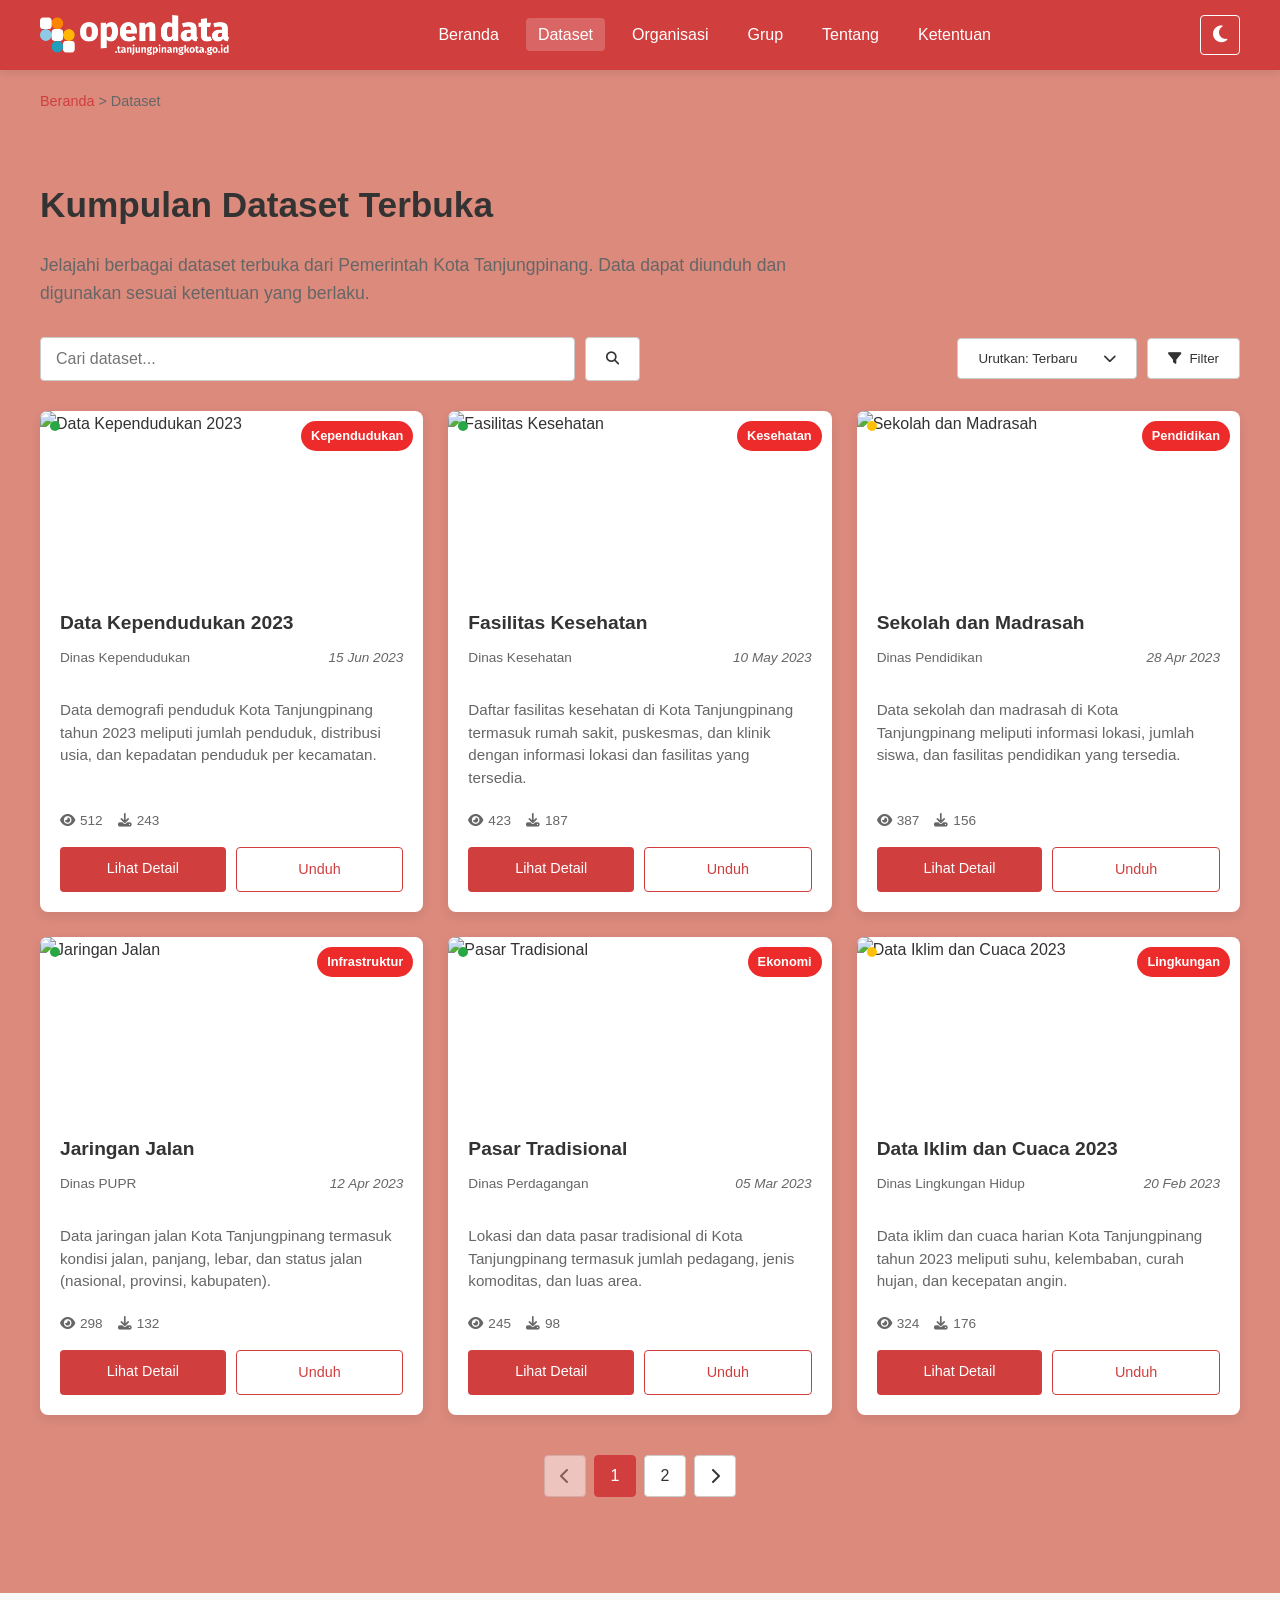
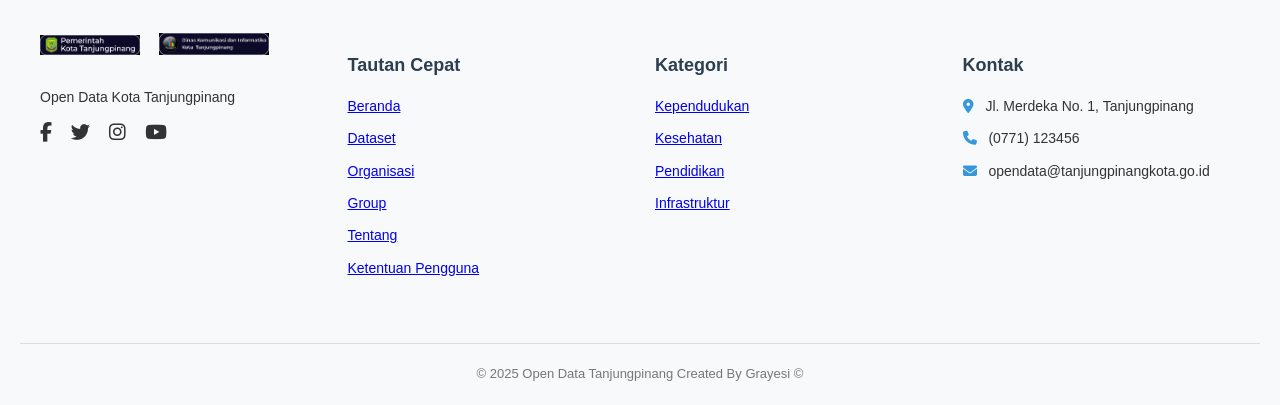
==== b.html @ 472422d4 "Update b.html" ====
<!DOCTYPE html>
<html lang="id">
<head>
    <meta charset="UTF-8">
    <meta name="viewport" content="width=device-width, initial-scale=1.0">
    <title>Dataset - Open Data Tanjungpinang</title>
    <link rel="stylesheet" href="https://cdnjs.cloudflare.com/ajax/libs/font-awesome/6.4.0/css/all.min.css">
    <link rel="stylesheet" href="C:\Front-End-Open-Data\Front-End-Open-Data\Menu Navbar\css\dataset.css">
</head>
<style>
    /* Gaya dasar yang sudah ada */
    :root {
        --primary: #d13e3e;
        --secondary: #CD1818;
        --accent: #ED2B2A;
        --light: #e7776f;
        --dark: #343a30;
        --success: #28a745;
        --bg-body: #db8a7c;
        --bg-card: white;
        --text-color: #333;
        --text-muted: #666;
        --header-bg: var(--primary);
        --header-text: white;
        --input-bg: white;
        --input-border: #ccc;
    }

    body.dark-mode {
        --primary: #e7776f;
        --secondary: #e7776f;
        --accent: #ec6b5a;
        --light: #34495e;
        --dark: #ecf0f1;
        --success: #cc4e2e;
        --bg-body: #1e2a38;
        --bg-card: #2c3e50;
        --text-color: #f8f9fa;
        --text-muted: #b0bec5;
        --header-bg: #1e2a38;
        --header-text: #f8f9fa;
        --input-bg: #34495e;
        --input-border: #4a647a;
    }

    body {
        margin: 0;
        font-family: 'Segoe UI', Arial, sans-serif;
        background-color: var(--bg-body);
        color: var(--text-color);
        line-height: 1.6;
        transition: background-color 0.5s, color 0.5s;
    }

    /* Header dan navigasi (tetap sama) */
    header {
        background-color: var(--header-bg);
        color: var(--header-text);
        padding: 15px 0;
        position: sticky;
        top: 0;
        z-index: 1000;
        box-shadow: 0 2px 10px rgba(0,0,0,0.1);
        transition: background-color 0.5s, color 0.5s;
    }

    nav {
        display: flex;
        justify-content: space-between;
        align-items: center;
        max-width: 1200px;
        margin: 0 auto;
        padding: 0 20px;
    }

    .logo {
        display: flex;
        align-items: center;
        gap: 10px;
    }

    .logo img {
        height: 40px;
        transition: transform 0.3s;
    }

    nav ul {
        list-style: none;
        margin: 0;
        padding: 0;
        display: flex;
        gap: 15px;
    }

    nav ul li a {
        color: var(--header-text);
        text-decoration: none;
        font-weight: 500;
        padding: 8px 12px;
        border-radius: 4px;
        transition: background-color 0.3s;
    }

    nav ul li a:hover, nav ul li a.active {
        background-color: rgba(255,255,255,0.2);
    }

    .mode-toggle {
        display: flex;
        gap: 10px;
        align-items: center;
    }

    .mode-toggle .icon-toggle {
        background: none;
        border: 1px solid var(--header-text);
        color: var(--header-text);
        width: 40px;
        height: 40px;
        border-radius: 4px;
        cursor: pointer;
        transition: background-color 0.3s, color 0.3s, border-color 0.3s;
        font-size: 1.2rem;
        display: flex;
        justify-content: center;
        align-items: center;
        box-sizing: border-box;
    }
    
    body.dark-mode .mode-toggle .icon-toggle {
        color: var(--dark);
        border-color: var(--dark);
    }

    .mobile-menu-btn {
        display: none;
        background: none;
        border: none;
        color: var(--header-text);
        font-size: 1.5rem;
        cursor: pointer;
    }

    /* Breadcrumb */
    .breadcrumb {
        max-width: 1200px;
        margin: 20px auto;
        padding: 0 20px;
        font-size: 0.9rem;
        color: var(--text-muted);
    }

    .breadcrumb a {
        color: var(--primary);
        text-decoration: none;
    }

    .breadcrumb a:hover {
        text-decoration: underline;
    }

    .dataset-page {
        max-width: 1200px;
        margin: 0 auto;
        padding: 20px;
    }

    .page-header {
        margin-bottom: 30px;
    }

    .page-header h1 {
        font-size: 2.2rem;
        color: var(--text-color);
        margin-bottom: 10px;
    }

    .page-description {
        color: var(--text-muted);
        font-size: 1.1rem;
        max-width: 800px;
    }

    /* Filter dan kontrol dataset */
    .dataset-controls {
        display: flex;
        flex-wrap: wrap;
        gap: 15px;
        margin-bottom: 30px;
        align-items: center;
        justify-content: space-between;
    }

    .search-filter {
        display: flex;
        gap: 10px;
        flex: 1;
        max-width: 600px;
    }

    .search-filter input {
        flex: 1;
        padding: 12px 15px;
        border: 1px solid var(--input-border);
        border-radius: 4px;
        background-color: var(--input-bg);
        color: var(--text-color);
        font-size: 1rem;
    }

    .filter-buttons {
        display: flex;
        gap: 10px;
    }

    .filter-btn {
        padding: 12px 20px;
        background-color: var(--bg-card);
        border: 1px solid var(--input-border);
        border-radius: 4px;
        color: var(--text-color);
        cursor: pointer;
        display: flex;
        align-items: center;
        gap: 8px;
        transition: all 0.3s;
    }

    .filter-btn:hover {
        background-color: var(--light);
        color: white;
    }

    .filter-btn.active {
        background-color: var(--primary);
        color: white;
        border-color: var(--primary);
    }

    .sort-dropdown {
        position: relative;
    }

    .sort-btn {
        padding: 12px 20px;
        background-color: var(--bg-card);
        border: 1px solid var(--input-border);
        border-radius: 4px;
        color: var(--text-color);
        cursor: pointer;
        display: flex;
        align-items: center;
        gap: 8px;
        min-width: 180px;
        justify-content: space-between;
    }

    .sort-options {
        position: absolute;
        top: 100%;
        left: 0;
        width: 100%;
        background-color: var(--bg-card);
        border: 1px solid var(--input-border);
        border-radius: 4px;
        margin-top: 5px;
        box-shadow: 0 4px 12px rgba(0,0,0,0.1);
        z-index: 100;
        display: none;
        overflow: hidden;
    }

    .sort-options.show {
        display: block;
    }

    .sort-option {
        padding: 12px 15px;
        cursor: pointer;
        transition: background-color 0.3s;
    }

    .sort-option:hover {
        background-color: var(--light);
        color: white;
    }

    /* Grid dataset */
    .dataset-grid {
        display: grid;
        grid-template-columns: repeat(auto-fill, minmax(300px, 1fr));
        gap: 25px;
        margin-bottom: 40px;
    }

    .dataset-card {
        background-color: var(--bg-card);
        border-radius: 8px;
        overflow: hidden;
        box-shadow: 0 4px 12px rgba(0,0,0,0.08);
        transition: transform 0.3s, box-shadow 0.3s;
        display: flex;
        flex-direction: column;
        height: 100%;
    }

    .dataset-card:hover {
        transform: translateY(-5px);
        box-shadow: 0 8px 24px rgba(0,0,0,0.12);
    }

    .card-header {
        position: relative;
    }

    .card-image {
        height: 160px;
        overflow: hidden;
    }

    .card-image img {
        width: 100%;
        height: 100%;
        object-fit: cover;
        transition: transform 0.5s;
    }

    .dataset-card:hover .card-image img {
        transform: scale(1.05);
    }

    .card-badge {
        position: absolute;
        top: 10px;
        right: 10px;
        background-color: var(--accent);
        color: white;
        padding: 5px 10px;
        border-radius: 20px;
        font-size: 0.8rem;
        font-weight: bold;
    }

    .status-indicator {
        position: absolute;
        top: 10px;
        left: 10px;
        width: 10px;
        height: 10px;
        border-radius: 50%;
    }

    .status-updated {
        background-color: var(--success);
    }

    .status-outdated {
        background-color: #ffc107;
    }

    .card-content {
        padding: 20px;
        flex-grow: 1;
        display: flex;
        flex-direction: column;
    }

    .card-title {
        font-size: 1.2rem;
        margin-bottom: 10px;
        color: var(--text-color);
        line-height: 1.4;
    }

    .card-meta {
        display: flex;
        justify-content: space-between;
        font-size: 0.85rem;
        color: var(--text-muted);
        margin-bottom: 15px;
    }

    .card-org {
        font-weight: 500;
    }

    .card-date {
        font-style: italic;
    }

    .card-desc {
        color: var(--text-muted);
        margin-bottom: 20px;
        font-size: 0.95rem;
        line-height: 1.5;
        flex-grow: 1;
    }

    .card-stats {
        display: flex;
        gap: 15px;
        margin-bottom: 15px;
        font-size: 0.85rem;
    }

    .stat {
        display: flex;
        align-items: center;
        gap: 5px;
        color: var(--text-muted);
    }

    .card-actions {
        display: flex;
        gap: 10px;
    }

    .card-btn {
        flex: 1;
        text-align: center;
        padding: 10px;
        border-radius: 4px;
        text-decoration: none;
        font-weight: 500;
        transition: all 0.3s;
        font-size: 0.9rem;
    }

    .btn-primary {
        background-color: var(--primary);
        color: white;
    }

    .btn-primary:hover {
        background-color: var(--secondary);
    }

    .btn-secondary {
        background-color: transparent;
        border: 1px solid var(--primary);
        color: var(--primary);
    }

    .btn-secondary:hover {
        background-color: var(--primary);
        color: white;
    }
    
    /* Gaya untuk pesan 'tidak ada hasil' */
    .no-results {
        text-align: center;
        margin-top: 50px;
        grid-column: 1 / -1; /* Mengambil seluruh lebar grid */
        color: var(--text-muted);
    }
    
    .no-results h3 {
        color: var(--text-color);
    }

    /* Pagination */
    .pagination {
        display: flex;
        justify-content: center;
        gap: 8px;
        margin-top: 40px;
        list-style: none;
        padding: 0;
    }

    .page-item {
        display: flex;
        align-items: center;
        justify-content: center;
    }

    .page-link {
        width: 40px;
        height: 40px;
        display: flex;
        align-items: center;
        justify-content: center;
        border-radius: 4px;
        background-color: var(--bg-card);
        color: var(--text-color);
        text-decoration: none;
        border: 1px solid var(--input-border);
        transition: all 0.3s;
    }

    .page-link:hover {
        background-color: var(--primary);
        color: white;
        border-color: var(--primary);
    }

    .page-link.active {
        background-color: var(--primary);
        color: white;
        border-color: var(--primary);
    }

    .page-link.disabled {
        opacity: 0.5;
        cursor: not-allowed;
    }

    /* Footer - Diperbaiki */
    footer {
        background-color: #f8f9fa;
        padding: 40px 0 20px;
        color: #333;
        font-size: 14px;
        transition: background-color 0.5s, color 0.5s;
        margin-top: 60px;
    }

    body.dark-mode footer {
        background-color: var(--header-bg);
        color: var(--dark);
    }

    .footer-content {
        display: flex;
        flex-wrap: wrap;
        justify-content: space-between;
        gap: 30px;
        max-width: 1200px;
        margin: 0 auto;
        padding: 0 20px;
    }

    .footer-col {
        flex: 1;
        min-width: 200px;
        margin-bottom: 20px;
    }

    /* PERUBAHAN PENTING: Gaya gambar di footer */
    .footer-col img {
        max-width: 120px;
        height: auto;
        margin-right: 15px;
        margin-bottom: 15px;
        object-fit: contain;
    }

    .footer-col img[src*="logo pemkot"] {
        max-width: 100px;
    }

    .footer-col img[src*="logo diskominfo"] {
        max-width: 110px;
    }

    .footer-col p {
        margin: 10px 0;
        line-height: 1.6;
        color: inherit;
    }

    body.dark-mode .footer-col p {
        color: var(--dark);
    }

    .footer-col .social-links a {
        color: inherit;
        margin-right: 15px;
        font-size: 1.2rem;
        transition: color 0.3s;
    }

    .footer-col .social-links a:hover {
        color: var(--primary);
    }

    .footer-col h3 {
        font-size: 18px;
        margin-bottom: 15px;
        color: #2c3e50;
    }

    body.dark-mode .footer-col h3 {
        color: var(--dark);
    }

    .footer-col ul {
        list-style: none;
        padding: 0;
    }

    .footer-col ul li {
        margin-bottom: 10px;
        color: inherit;
    }

    body.dark-mode .footer-col ul li {
        color: var(--dark);
    }

    .footer-col ul li i {
        margin-right: 8px;
        color: #3498db;
    }

    body.dark-mode .footer-col ul li i {
        color: var(--accent);
    }

    .copyright {
        text-align: center;
        margin-top: 30px;
        padding-top: 20px;
        border-top: 1px solid #ddd;
        font-size: 13px;
        color: #777;
        max-width: 1200px;
        margin: 30px auto 0;
        padding: 20px 20px 0;
    }

    body.dark-mode .copyright {
        color: var(--dark);
        border-top-color: rgba(255,255,255,0.1);
    }

    /* Responsive design */
    @media (max-width: 992px) {
        .dataset-controls {
            flex-direction: column;
            align-items: stretch;
        }
        
        .search-filter {
            max-width: 100%;
        }
    }

    @media (max-width: 768px) {
        nav ul {
            position: fixed;
            top: 70px;
            left: 0;
            width: 100%;
            background-color: var(--header-bg);
            flex-direction: column;
            align-items: center;
            padding: 20px 0;
            gap: 15px;
            transform: translateY(-150%);
            transition: transform 0.3s ease;
            z-index: 999;
        }

        nav ul.active {
            transform: translateY(0);
        }

        .mobile-menu-btn {
            display: block;
        }
        
        .dataset-grid {
            grid-template-columns: 1fr;
        }
        
        .filter-buttons {
            flex-wrap: wrap;
        }
        
        /* Responsive untuk footer */
        .footer-col {
            flex: 100%;
        }
        
        .footer-col img {
            max-width: 90px;
        }
    }

    /* Animasi */
    @keyframes fadeIn {
        from { opacity: 0; }
        to { opacity: 1; }
    }

    .fade-in {
        animation: fadeIn 0.5s ease;
    }
</style>
<body>
    <header>
        <nav>
            <div class="logo">
                <img src="../images/opendata tg.png" alt="Open Data Logo">
            </div>
            <button class="mobile-menu-btn" id="mobileMenuBtn">
                <i class="fas fa-bars"></i>
            </button>
            <ul id="mainMenu">
                <li><a href="../index.html">Beranda</a></li>
                <li><a href="dataset.html"class="active">Dataset</a></li>
                <li><a href="organisasi.html">Organisasi</a></li>
                <li><a href="grup.html">Grup</a></li>
                <li><a href="tentang.html">Tentang</a></li>
                <li><a href="ketentuan pengguna.html">Ketentuan</a></li>
            </ul>
            <div class="mode-toggle">
                <button id="darkModeBtn" class="icon-toggle" aria-label="Toggle Dark Mode">
                    <i class="fas fa-moon"></i>
                </button>
            </div>
        </nav>
    </header>

    <div class="breadcrumb">
        <a href="index.html">Beranda</a> > <span>Dataset</span>
    </div>

    <main class="dataset-page">
        <div class="page-header">
            <h1>Kumpulan Dataset Terbuka</h1>
            <p class="page-description">
                Jelajahi berbagai dataset terbuka dari Pemerintah Kota Tanjungpinang. 
                Data dapat diunduh dan digunakan sesuai ketentuan yang berlaku.
            </p>
        </div>

        <div class="dataset-controls">
            <div class="search-filter">
                <input type="text" id="datasetSearch" placeholder="Cari dataset...">
                <button class="filter-btn" id="searchBtn">
                    <i class="fas fa-search"></i>
                </button>
            </div>
            
            <div class="filter-buttons">
                <div class="sort-dropdown">
                    <button class="sort-btn" id="sortBtn">
                        <span>Urutkan: Terbaru</span>
                        <i class="fas fa-chevron-down"></i>
                    </button>
                    <div class="sort-options" id="sortOptions">
                        <div class="sort-option" data-sort="newest">Terbaru</div>
                        <div class="sort-option" data-sort="oldest">Terlama</div>
                        <div class="sort-option" data-sort="popular">Populer</div>
                        <div class="sort-option" data-sort="az">A-Z</div>
                        <div class="sort-option" data-sort="za">Z-A</div>
                    </div>
                </div>
                
                <button class="filter-btn" id="filterBtn">
                    <i class="fas fa-filter"></i>
                    Filter
                </button>
            </div>
        </div>

        <div class="dataset-grid" id="datasetGrid">
            </div>

        <ul class="pagination" id="pagination">
            </ul>
    </main>

    <footer>
        <div class="footer-content">
            <div class="footer-col">
                <img src="../images/logo pemkot.jpg" alt="Logo Pemkot">
                <img src="../images/logo diskominfo.jpg" alt="Logo Diskominfo">
                <p>Open Data Kota Tanjungpinang</p>
                <div class="social-links">
                    <a href="#"><i class="fab fa-facebook-f"></i></a>
                    <a href="#"><i class="fab fa-twitter"></i></a>
                    <a href="#"><i class="fab fa-instagram"></i></a>
                    <a href="#"><i class="fab fa-youtube"></i></a>
                </div>
            </div>
            <div class="footer-col">
                <h3>Tautan Cepat</h3>
                <ul>
                    <li><a href="index.html">Beranda</a></li>
                    <li><a href="dataset.html">Dataset</a></li>
                    <li><a href="organisasi.html">Organisasi</a></li>
                    <li><a href="grup.html">Group</a></li>
                    <li><a href="tentang.html">Tentang</a></li>
                    <li><a href="ketentuan pengguna.html">Ketentuan Pengguna</a></li>
                </ul>
            </div>
            <div class="footer-col">
                <h3>Kategori</h3>
                <ul>
                    <li><a href="#">Kependudukan</a></li>
                    <li><a href="#">Kesehatan</a></li>
                    <li><a href="#">Pendidikan</a></li>
                    <li><a href="#">Infrastruktur</a></li>
                </ul>
            </div>
            <div class="footer-col">
                <h3>Kontak</h3>
                <ul>
                    <li><i class="fas fa-map-marker-alt"></i> Jl. Merdeka No. 1, Tanjungpinang</li>
                    <li><i class="fas fa-phone"></i> (0771) 123456</li>
                    <li><i class="fas fa-envelope"></i> opendata@tanjungpinangkota.go.id</li>
                </ul>
            </div>
        </div>
        <div class="copyright">
            &copy; 2025 Open Data Tanjungpinang Created By Grayesi &copy;
        </div>
    </footer>

    <script>
        document.addEventListener('DOMContentLoaded', function() {
            // Data contoh dataset
            const datasets = [
                {
                    id: 1,
                    title: "Data Kependudukan 2023",
                    category: "Kependudukan",
                    org: "Dinas Kependudukan",
                    date: "15 Jun 2023",
                    desc: "Data demografi penduduk Kota Tanjungpinang tahun 2023 meliputi jumlah penduduk, distribusi usia, dan kepadatan penduduk per kecamatan.",
                    image: "https://images.unsplash.com/photo-1450101499163-c8848c66ca85?ixlib=rb-4.0.3&ixid=M3wxMjA3fDB8MHxwaG90by1wYWdlfHx8fGVufDB8fHx8fA%3D%3D&auto=format&fit=crop&w=1470&q=80",
                    downloads: 243,
                    views: 512,
                    format: "CSV",
                    size: "2.4 MB",
                    updated: true
                },
                {
                    id: 2,
                    title: "Fasilitas Kesehatan",
                    category: "Kesehatan",
                    org: "Dinas Kesehatan",
                    date: "10 May 2023",
                    desc: "Daftar fasilitas kesehatan di Kota Tanjungpinang termasuk rumah sakit, puskesmas, dan klinik dengan informasi lokasi dan fasilitas yang tersedia.",
                    image: "https://images.unsplash.com/photo-1576091160550-2173dba999ef?ixlib=rb-4.0.3&ixid=M3wxMjA3fDB8MHxwaG90by1wYWdlfHx8fGVufDB8fHx8fA%3D%3D&auto=format&fit=crop&w=1470&q=80",
                    downloads: 187,
                    views: 423,
                    format: "XLSX",
                    size: "1.2 MB",
                    updated: true
                },
                {
                    id: 3,
                    title: "Sekolah dan Madrasah",
                    category: "Pendidikan",
                    org: "Dinas Pendidikan",
                    date: "28 Apr 2023",
                    desc: "Data sekolah dan madrasah di Kota Tanjungpinang meliputi informasi lokasi, jumlah siswa, dan fasilitas pendidikan yang tersedia.",
                    image: "https://images.unsplash.com/photo-1523050854058-8df90110c9f1?ixlib=rb-4.0.3&ixid=M3wxMjA3fDB8MHxwaG90by1wYWdlfHx8fGVufDB8fHx8fA%3D%3D&auto=format&fit=crop&w=1470&q=80",
                    downloads: 156,
                    views: 387,
                    format: "CSV",
                    size: "1.8 MB",
                    updated: false
                },
                {
                    id: 4,
                    title: "Jaringan Jalan",
                    category: "Infrastruktur",
                    org: "Dinas PUPR",
                    date: "12 Apr 2023",
                    desc: "Data jaringan jalan Kota Tanjungpinang termasuk kondisi jalan, panjang, lebar, dan status jalan (nasional, provinsi, kabupaten).",
                    image: "https://images.unsplash.com/photo-1477959858617-67f85cf4f1df?ixlib=rb-4.0.3&ixid=M3wxMjA3fDB8MHxwaG90by1wYWdlfHx8fGVufDB8fHx8fA%3D%3D&auto=format&fit=crop&w=1413&q=80",
                    downloads: 132,
                    views: 298,
                    format: "SHP",
                    size: "4.5 MB",
                    updated: true
                },
                {
                    id: 5,
                    title: "Pasar Tradisional",
                    category: "Ekonomi",
                    org: "Dinas Perdagangan",
                    date: "05 Mar 2023",
                    desc: "Lokasi dan data pasar tradisional di Kota Tanjungpinang termasuk jumlah pedagang, jenis komoditas, dan luas area.",
                    image: "https://images.unsplash.com/photo-1580828343064-fde4fc206bc6?ixlib=rb-4.0.3&ixid=M3wxMjA3fDB8MHxwaG90by1wYWdlfHx8fGVufDB8fHx8fA%3D%3D&auto=format&fit=crop&w=1471&q=80",
                    downloads: 98,
                    views: 245,
                    format: "CSV",
                    size: "0.9 MB",
                    updated: true
                },
                {
                    id: 6,
                    title: "Data Iklim dan Cuaca 2023",
                    category: "Lingkungan",
                    org: "Dinas Lingkungan Hidup",
                    date: "20 Feb 2023",
                    desc: "Data iklim dan cuaca harian Kota Tanjungpinang tahun 2023 meliputi suhu, kelembaban, curah hujan, dan kecepatan angin.",
                    image: "https://images.unsplash.com/photo-1504608524841-42fe6f032b4b?ixlib=rb-4.0.3&ixid=M3wxMjA3fDB8MHxwaG90by1wYWdlfHx8fGVufDB8fHx8fA%3D%3D&auto=format&fit=crop&w=1465&q=80",
                    downloads: 176,
                    views: 324,
                    format: "CSV",
                    size: "3.2 MB",
                    updated: false
                },
                {
                    id: 7,
                    title: "Potensi Pariwisata",
                    category: "Pariwisata",
                    org: "Dinas Pariwisata",
                    date: "08 Feb 2023",
                    desc: "Data potensi pariwisata Kota Tanjungpinang termasuk objek wisata, jumlah pengunjung, dan fasilitas pendukung pariwisata.",
                    image: "https://images.unsplash.com/photo-1467269204594-9661b134dd2b?ixlib=rb-4.0.3&ixid=M3wxMjA3fDB8MHxwaG90by1wYWdlfHx8fGVufDB8fHx8fA%3D%3D&auto=format&fit=crop&w=1470&q=80",
                    downloads: 214,
                    views: 467,
                    format: "PDF",
                    size: "5.1 MB",
                    updated: true
                },
                {
                    id: 8,
                    title: "Data UMKM Terdaftar",
                    category: "Ekonomi",
                    org: "Dinas Koperasi dan UKM",
                    date: "25 Jan 2023",
                    desc: "Data Usaha Mikro, Kecil dan Menengah (UMKM) terdaftar di Kota Tanjungpinang meliputi jenis usaha, omzet, dan jumlah tenaga kerja.",
                    image: "https://images.unsplash.com/photo-1556742049-0cfed4f6a45d?ixlib=rb-4.0.3&ixid=M3wxMjA3fDB8MHxwaG90by1wYWdlfHx8fGVufDB8fHx8fA%3D%3D&auto=format&fit=crop&w=1470&q=80",
                    downloads: 198,
                    views: 412,
                    format: "XLSX",
                    size: "2.7 MB",
                    updated: true
                },
                {
                    id: 9,
                    title: "Peta Batas Administrasi",
                    category: "Infrastruktur",
                    org: "Dinas Komunikasi dan Informatika",
                    date: "17 Jan 2023",
                    desc: "Data geospasial batas wilayah administrasi kecamatan dan kelurahan di Kota Tanjungpinang.",
                    image: "https://images.unsplash.com/photo-1533720743609-b6846938a163?ixlib=rb-4.0.3&ixid=M3wxMjA3fDB8MHxwaG90by1wYWdlfHx8fGVufDB8fHx8fA%3D%3D&auto=format&fit=crop&w=1470&q=80",
                    downloads: 310,
                    views: 654,
                    format: "KML",
                    size: "3.5 MB",
                    updated: true
                },
                {
                    id: 10,
                    title: "Laporan Angka Kelahiran",
                    category: "Kependudukan",
                    org: "Dinas Kependudukan",
                    date: "10 Jan 2023",
                    desc: "Laporan tahunan angka kelahiran di Kota Tanjungpinang, dikelompokkan berdasarkan jenis kelamin dan kecamatan.",
                    image: "https://images.unsplash.com/photo-1517404215738-15263e9f9178?ixlib=rb-4.0.3&ixid=M3wxMjA3fDB8MHxwaG90by1wYWdlfHx8fGVufDB8fHx8fA%3D%3D&auto=format&fit=crop&w=1470&q=80",
                    downloads: 85,
                    views: 199,
                    format: "PDF",
                    size: "1.1 MB",
                    updated: false
                }
            ];

            // Variabel global
            let currentPage = 1;
            const itemsPerPage = 6;
            let filteredDatasets = [];
            let currentSort = 'newest';
            
            // Elemen DOM
            const datasetGrid = document.getElementById('datasetGrid');
            const pagination = document.getElementById('pagination');
            const searchInput = document.getElementById('datasetSearch');
            const searchBtn = document.getElementById('searchBtn');
            const sortBtn = document.getElementById('sortBtn');
            const sortBtnText = sortBtn.querySelector('span');
            const sortOptions = document.getElementById('sortOptions');
            const darkModeBtn = document.getElementById('darkModeBtn');
            const mobileMenuBtn = document.getElementById('mobileMenuBtn');
            const mainMenu = document.getElementById('mainMenu');

            // --- Fungsionalitas Utama ---

            /**
             * Merender kartu dataset ke dalam grid.
             */
            function renderDatasets() {
                datasetGrid.innerHTML = '';
                
                const startIndex = (currentPage - 1) * itemsPerPage;
                const endIndex = startIndex + itemsPerPage;
                const datasetsToRender = filteredDatasets.slice(startIndex, endIndex);
                
                if (datasetsToRender.length === 0) {
                    datasetGrid.innerHTML = `
                        <div class="no-results">
                            <i class="fas fa-box-open" style="font-size: 3rem; margin-bottom: 1rem;"></i>
                            <h3>Tidak ada dataset yang ditemukan</h3>
                            <p>Coba gunakan kata kunci lain atau ubah filter Anda.</p>
                        </div>
                    `;
                    return;
                }
                
                datasetsToRender.forEach(dataset => {
                    const card = document.createElement('div');
                    card.className = 'dataset-card fade-in';
                    card.innerHTML = `
                        <div class="card-header">
                            <div class="card-image">
                                <img src="${dataset.image}" alt="${dataset.title}" loading="lazy">
                            </div>
                            <span class="card-badge">${dataset.category}</span>
                            <span class="status-indicator ${dataset.updated ? 'status-updated' : 'status-outdated'}" title="${dataset.updated ? 'Telah Diperbarui' : 'Data Lama'}"></span>
                        </div>
                        <div class="card-content">
                            <h3 class="card-title">${dataset.title}</h3>
                            <div class="card-meta">
                                <span class="card-org">${dataset.org}</span>
                                <span class="card-date">${dataset.date}</span>
                            </div>
                            <p class="card-desc">${dataset.desc}</p>
                            <div class="card-stats">
                                <span class="stat"><i class="fas fa-eye"></i> ${dataset.views.toLocaleString('id-ID')}</span>
                                <span class="stat"><i class="fas fa-download"></i> ${dataset.downloads.toLocaleString('id-ID')}</span>
                            </div>
                            <div class="card-actions">
                                <a href="#" class="card-btn btn-primary">Lihat Detail</a>
                                <a href="#" class="card-btn btn-secondary">Unduh</a>
                            </div>
                        </div>
                    `;
                    datasetGrid.appendChild(card);
                });
            }

            /**
             * Merender kontrol paginasi.
             */
            function renderPagination() {
                pagination.innerHTML = '';
                const totalPages = Math.ceil(filteredDatasets.length / itemsPerPage);

                if (totalPages <= 1) return;

                const createPageLink = (page, content, isDisabled = false, isActive = false) => {
                    const li = document.createElement('li');
                    li.className = 'page-item';
                    const a = document.createElement('a');
                    a.href = '#';
                    a.className = 'page-link';
                    a.innerHTML = content;
                    if (isDisabled) a.classList.add('disabled');
                    if (isActive) a.classList.add('active');
                    if (!isDisabled) {
                        a.addEventListener('click', (e) => {
                            e.preventDefault();
                            currentPage = page;
                            renderDatasets();
                            renderPagination();
                            // Scroll to top for better UX on page change
                            window.scrollTo({ top: 0, behavior: 'smooth' });
                        });
                    }
                    li.appendChild(a);
                    return li;
                };
                
                // Tombol "Sebelumnya"
                pagination.appendChild(createPageLink(currentPage - 1, '<i class="fas fa-chevron-left"></i>', currentPage === 1));

                // Nomor halaman
                for (let i = 1; i <= totalPages; i++) {
                    pagination.appendChild(createPageLink(i, i, false, i === currentPage));
                }

                // Tombol "Berikutnya"
                pagination.appendChild(createPageLink(currentPage + 1, '<i class="fas fa-chevron-right"></i>', currentPage === totalPages));
            }

            /**
             * Mengaplikasikan pengurutan pada array dataset.
             * @param {Array} data - Array dataset yang akan diurutkan.
             * @returns {Array} Array yang sudah diurutkan.
             */
            function applySort(data) {
                 const sortedData = [...data];
                 switch(currentSort) {
                    case 'oldest':
                        sortedData.sort((a, b) => new Date(a.date) - new Date(b.date));
                        break;
                    case 'popular':
                        sortedData.sort((a, b) => b.views - a.views);
                        break;
                    case 'az':
                        sortedData.sort((a, b) => a.title.localeCompare(b.title));
                        break;
                    case 'za':
                        sortedData.sort((a, b) => b.title.localeCompare(a.title));
                        break;
                    case 'newest':
                    default:
                        sortedData.sort((a, b) => new Date(b.date) - new Date(a.date));
                        break;
                }
                return sortedData;
            }

            /**
             * Melakukan filter pencarian dan pengurutan, lalu merender ulang tampilan.
             */
            function performSearchAndFilter() {
                const searchTerm = searchInput.value.toLowerCase();
                
                let results = datasets.filter(d => 
                    d.title.toLowerCase().includes(searchTerm) ||
                    d.desc.toLowerCase().includes(searchTerm) ||
                    d.org.toLowerCase().includes(searchTerm) ||
                    d.category.toLowerCase().includes(searchTerm)
                );

                filteredDatasets = applySort(results);
                
                currentPage = 1;
                renderDatasets();
                renderPagination();
            }

            // --- Event Listeners ---

            // Pencarian
            searchBtn.addEventListener('click', performSearchAndFilter);
            searchInput.addEventListener('input', performSearchAndFilter); // Pencarian live

            // Dropdown Pengurutan
            sortBtn.addEventListener('click', (e) => {
                e.stopPropagation(); // Mencegah window click event
                sortOptions.classList.toggle('show');
            });

            sortOptions.addEventListener('click', (e) => {
                if (e.target.classList.contains('sort-option')) {
                    currentSort = e.target.dataset.sort;
                    sortBtnText.textContent = `Urutkan: ${e.target.textContent}`;
                    sortOptions.classList.remove('show');
                    performSearchAndFilter();
                }
            });

            // Menutup dropdown jika klik di luar area
            window.addEventListener('click', () => {
                if (sortOptions.classList.contains('show')) {
                    sortOptions.classList.remove('show');
                }
            });

            // Dark Mode
            const darkModeIcon = darkModeBtn.querySelector('i');
            function setDarkMode(isDark) {
                if (isDark) {
                    document.body.classList.add('dark-mode');
                    darkModeIcon.classList.replace('fa-moon', 'fa-sun');
                    localStorage.setItem('darkMode', 'enabled');
                } else {
                    document.body.classList.remove('dark-mode');
                    darkModeIcon.classList.replace('fa-sun', 'fa-moon');
                    localStorage.setItem('darkMode', 'disabled');
                }
            }
            darkModeBtn.addEventListener('click', () => setDarkMode(!document.body.classList.contains('dark-mode')));
            
            // Mobile Menu
            mobileMenuBtn.addEventListener('click', () => {
                mainMenu.classList.toggle('active');
                const icon = mobileMenuBtn.querySelector('i');
                icon.classList.toggle('fa-bars');
                icon.classList.toggle('fa-times');
            });

            // --- Inisialisasi ---
            function init() {
                // Mengecek preferensi dark mode yang tersimpan
                if (localStorage.getItem('darkMode') === 'enabled') {
                    setDarkMode(true);
                }
                // Memuat dan merender data awal
                performSearchAndFilter();
            }
            
            init();
        });
    </script>
</body>
</html>
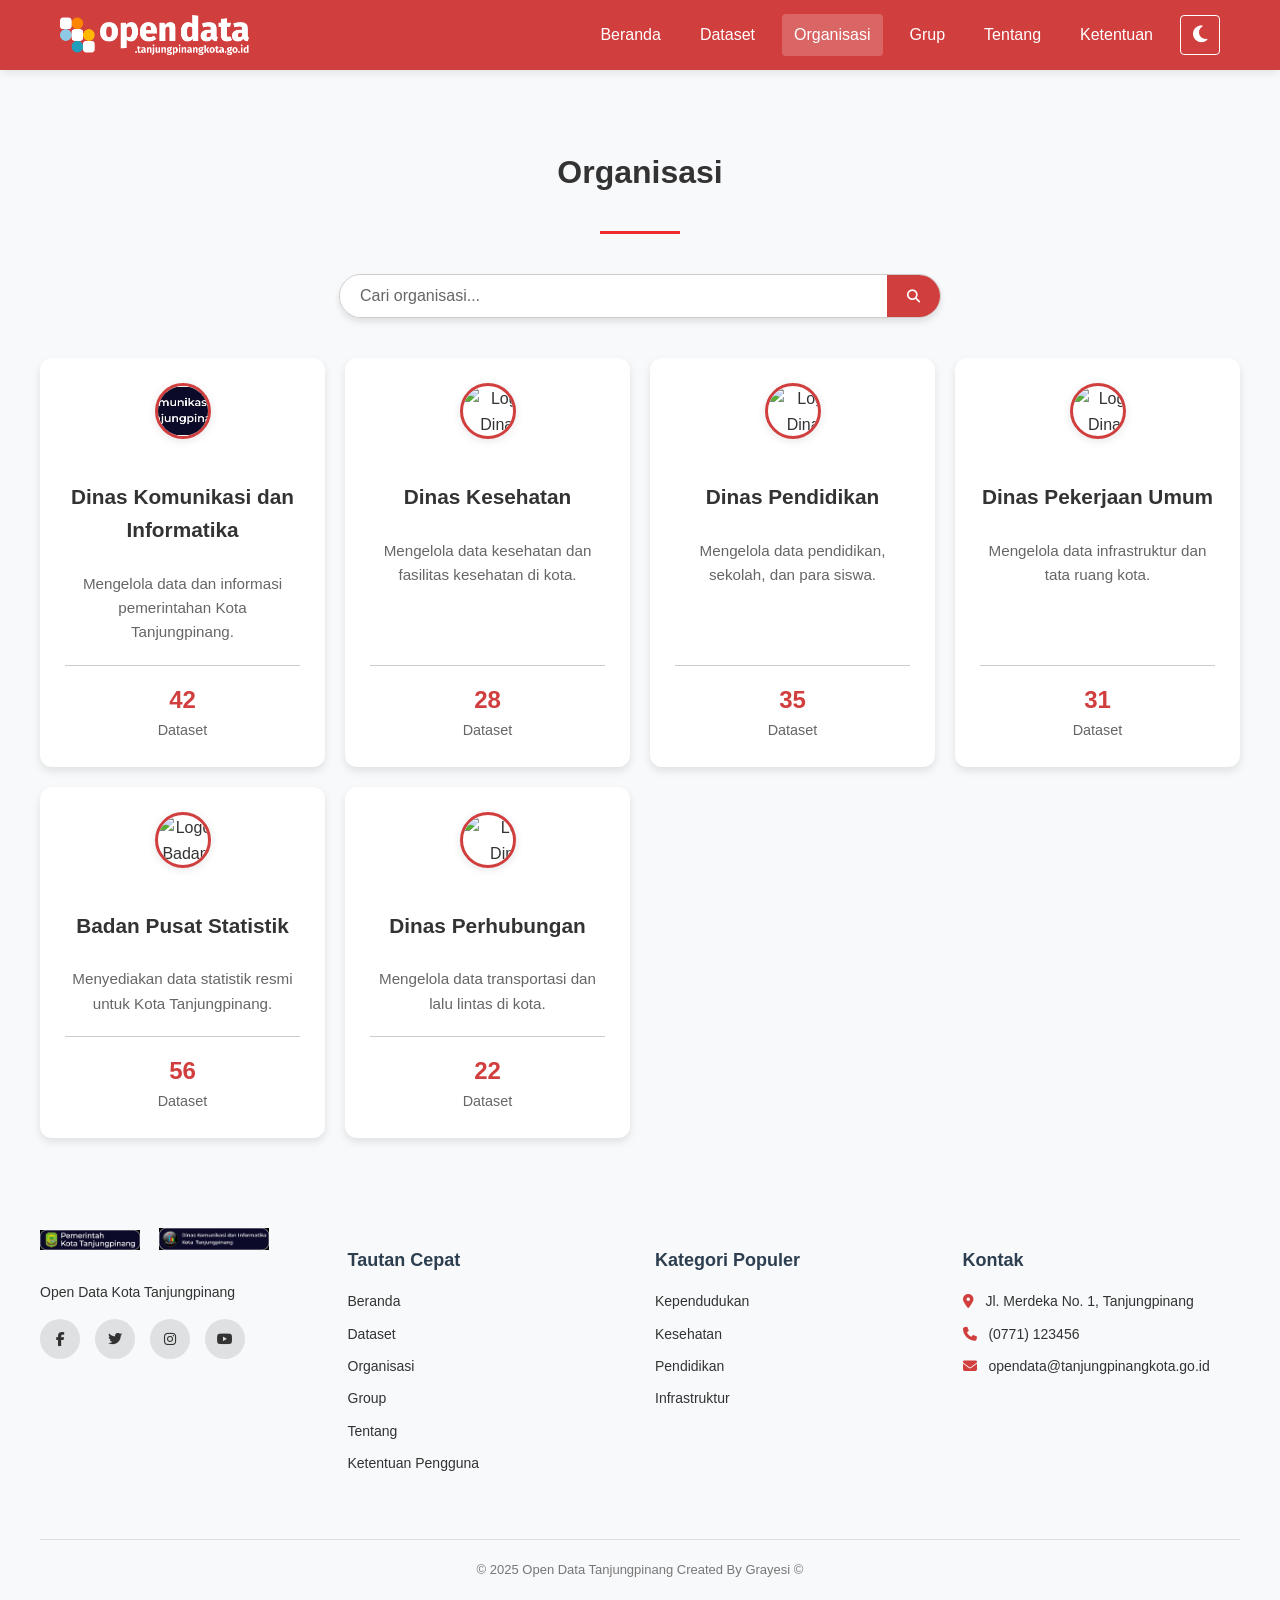
==== commit 4f20fd62: "update" ====
--- a/b.html
+++ b/b.html
@@ -3,692 +3,540 @@
 <head>
     <meta charset="UTF-8">
     <meta name="viewport" content="width=device-width, initial-scale=1.0">
-    <title>Dataset - Open Data Tanjungpinang</title>
+    <title>Organisasi - Open Data Tanjungpinang</title>
     <link rel="stylesheet" href="https://cdnjs.cloudflare.com/ajax/libs/font-awesome/6.4.0/css/all.min.css">
-    <link rel="stylesheet" href="C:\Front-End-Open-Data\Front-End-Open-Data\Menu Navbar\css\dataset.css">
-</head>
-<style>
-    /* Gaya dasar yang sudah ada */
-    :root {
-        --primary: #d13e3e;
-        --secondary: #CD1818;
-        --accent: #ED2B2A;
-        --light: #e7776f;
-        --dark: #343a30;
-        --success: #28a745;
-        --bg-body: #db8a7c;
-        --bg-card: white;
-        --text-color: #333;
-        --text-muted: #666;
-        --header-bg: var(--primary);
-        --header-text: white;
-        --input-bg: white;
-        --input-border: #ccc;
-    }
-
-    body.dark-mode {
-        --primary: #e7776f;
-        --secondary: #e7776f;
-        --accent: #ec6b5a;
-        --light: #34495e;
-        --dark: #ecf0f1;
-        --success: #cc4e2e;
-        --bg-body: #1e2a38;
-        --bg-card: #2c3e50;
-        --text-color: #f8f9fa;
-        --text-muted: #b0bec5;
-        --header-bg: #1e2a38;
-        --header-text: #f8f9fa;
-        --input-bg: #34495e;
-        --input-border: #4a647a;
-    }
-
-    body {
-        margin: 0;
-        font-family: 'Segoe UI', Arial, sans-serif;
-        background-color: var(--bg-body);
-        color: var(--text-color);
-        line-height: 1.6;
-        transition: background-color 0.5s, color 0.5s;
-    }
-
-    /* Header dan navigasi (tetap sama) */
-    header {
-        background-color: var(--header-bg);
-        color: var(--header-text);
-        padding: 15px 0;
-        position: sticky;
-        top: 0;
-        z-index: 1000;
-        box-shadow: 0 2px 10px rgba(0,0,0,0.1);
-        transition: background-color 0.5s, color 0.5s;
-    }
-
-    nav {
-        display: flex;
-        justify-content: space-between;
-        align-items: center;
-        max-width: 1200px;
-        margin: 0 auto;
-        padding: 0 20px;
-    }
-
-    .logo {
-        display: flex;
-        align-items: center;
-        gap: 10px;
-    }
-
-    .logo img {
-        height: 40px;
-        transition: transform 0.3s;
-    }
-
-    nav ul {
-        list-style: none;
-        margin: 0;
-        padding: 0;
-        display: flex;
-        gap: 15px;
-    }
-
-    nav ul li a {
-        color: var(--header-text);
-        text-decoration: none;
-        font-weight: 500;
-        padding: 8px 12px;
-        border-radius: 4px;
-        transition: background-color 0.3s;
-    }
-
-    nav ul li a:hover, nav ul li a.active {
-        background-color: rgba(255,255,255,0.2);
-    }
-
-    .mode-toggle {
-        display: flex;
-        gap: 10px;
-        align-items: center;
-    }
-
-    .mode-toggle .icon-toggle {
-        background: none;
-        border: 1px solid var(--header-text);
-        color: var(--header-text);
-        width: 40px;
-        height: 40px;
-        border-radius: 4px;
-        cursor: pointer;
-        transition: background-color 0.3s, color 0.3s, border-color 0.3s;
-        font-size: 1.2rem;
-        display: flex;
-        justify-content: center;
-        align-items: center;
-        box-sizing: border-box;
-    }
     
-    body.dark-mode .mode-toggle .icon-toggle {
-        color: var(--dark);
-        border-color: var(--dark);
-    }
-
-    .mobile-menu-btn {
-        display: none;
-        background: none;
-        border: none;
-        color: var(--header-text);
-        font-size: 1.5rem;
-        cursor: pointer;
-    }
-
-    /* Breadcrumb */
-    .breadcrumb {
-        max-width: 1200px;
-        margin: 20px auto;
-        padding: 0 20px;
-        font-size: 0.9rem;
-        color: var(--text-muted);
-    }
-
-    .breadcrumb a {
-        color: var(--primary);
-        text-decoration: none;
-    }
-
-    .breadcrumb a:hover {
-        text-decoration: underline;
-    }
-
-    .dataset-page {
-        max-width: 1200px;
-        margin: 0 auto;
-        padding: 20px;
-    }
-
-    .page-header {
-        margin-bottom: 30px;
-    }
-
-    .page-header h1 {
-        font-size: 2.2rem;
-        color: var(--text-color);
-        margin-bottom: 10px;
-    }
-
-    .page-description {
-        color: var(--text-muted);
-        font-size: 1.1rem;
-        max-width: 800px;
-    }
-
-    /* Filter dan kontrol dataset */
-    .dataset-controls {
-        display: flex;
-        flex-wrap: wrap;
-        gap: 15px;
-        margin-bottom: 30px;
-        align-items: center;
-        justify-content: space-between;
-    }
-
-    .search-filter {
-        display: flex;
-        gap: 10px;
-        flex: 1;
-        max-width: 600px;
-    }
-
-    .search-filter input {
-        flex: 1;
-        padding: 12px 15px;
-        border: 1px solid var(--input-border);
-        border-radius: 4px;
-        background-color: var(--input-bg);
-        color: var(--text-color);
-        font-size: 1rem;
-    }
-
-    .filter-buttons {
-        display: flex;
-        gap: 10px;
-    }
-
-    .filter-btn {
-        padding: 12px 20px;
-        background-color: var(--bg-card);
-        border: 1px solid var(--input-border);
-        border-radius: 4px;
-        color: var(--text-color);
-        cursor: pointer;
-        display: flex;
-        align-items: center;
-        gap: 8px;
-        transition: all 0.3s;
-    }
-
-    .filter-btn:hover {
-        background-color: var(--light);
-        color: white;
-    }
-
-    .filter-btn.active {
-        background-color: var(--primary);
-        color: white;
-        border-color: var(--primary);
-    }
-
-    .sort-dropdown {
-        position: relative;
-    }
-
-    .sort-btn {
-        padding: 12px 20px;
-        background-color: var(--bg-card);
-        border: 1px solid var(--input-border);
-        border-radius: 4px;
-        color: var(--text-color);
-        cursor: pointer;
-        display: flex;
-        align-items: center;
-        gap: 8px;
-        min-width: 180px;
-        justify-content: space-between;
-    }
-
-    .sort-options {
-        position: absolute;
-        top: 100%;
-        left: 0;
-        width: 100%;
-        background-color: var(--bg-card);
-        border: 1px solid var(--input-border);
-        border-radius: 4px;
-        margin-top: 5px;
-        box-shadow: 0 4px 12px rgba(0,0,0,0.1);
-        z-index: 100;
-        display: none;
-        overflow: hidden;
-    }
-
-    .sort-options.show {
-        display: block;
-    }
-
-    .sort-option {
-        padding: 12px 15px;
-        cursor: pointer;
-        transition: background-color 0.3s;
-    }
-
-    .sort-option:hover {
-        background-color: var(--light);
-        color: white;
-    }
-
-    /* Grid dataset */
-    .dataset-grid {
-        display: grid;
-        grid-template-columns: repeat(auto-fill, minmax(300px, 1fr));
-        gap: 25px;
-        margin-bottom: 40px;
-    }
-
-    .dataset-card {
-        background-color: var(--bg-card);
-        border-radius: 8px;
-        overflow: hidden;
-        box-shadow: 0 4px 12px rgba(0,0,0,0.08);
-        transition: transform 0.3s, box-shadow 0.3s;
-        display: flex;
-        flex-direction: column;
-        height: 100%;
-    }
-
-    .dataset-card:hover {
-        transform: translateY(-5px);
-        box-shadow: 0 8px 24px rgba(0,0,0,0.12);
-    }
-
-    .card-header {
-        position: relative;
-    }
-
-    .card-image {
-        height: 160px;
-        overflow: hidden;
-    }
-
-    .card-image img {
-        width: 100%;
-        height: 100%;
-        object-fit: cover;
-        transition: transform 0.5s;
-    }
-
-    .dataset-card:hover .card-image img {
-        transform: scale(1.05);
-    }
-
-    .card-badge {
-        position: absolute;
-        top: 10px;
-        right: 10px;
-        background-color: var(--accent);
-        color: white;
-        padding: 5px 10px;
-        border-radius: 20px;
-        font-size: 0.8rem;
-        font-weight: bold;
-    }
-
-    .status-indicator {
-        position: absolute;
-        top: 10px;
-        left: 10px;
-        width: 10px;
-        height: 10px;
-        border-radius: 50%;
-    }
-
-    .status-updated {
-        background-color: var(--success);
-    }
-
-    .status-outdated {
-        background-color: #ffc107;
-    }
-
-    .card-content {
-        padding: 20px;
-        flex-grow: 1;
-        display: flex;
-        flex-direction: column;
-    }
-
-    .card-title {
-        font-size: 1.2rem;
-        margin-bottom: 10px;
-        color: var(--text-color);
-        line-height: 1.4;
-    }
-
-    .card-meta {
-        display: flex;
-        justify-content: space-between;
-        font-size: 0.85rem;
-        color: var(--text-muted);
-        margin-bottom: 15px;
-    }
-
-    .card-org {
-        font-weight: 500;
-    }
-
-    .card-date {
-        font-style: italic;
-    }
-
-    .card-desc {
-        color: var(--text-muted);
-        margin-bottom: 20px;
-        font-size: 0.95rem;
-        line-height: 1.5;
-        flex-grow: 1;
-    }
-
-    .card-stats {
-        display: flex;
-        gap: 15px;
-        margin-bottom: 15px;
-        font-size: 0.85rem;
-    }
-
-    .stat {
-        display: flex;
-        align-items: center;
-        gap: 5px;
-        color: var(--text-muted);
-    }
-
-    .card-actions {
-        display: flex;
-        gap: 10px;
-    }
-
-    .card-btn {
-        flex: 1;
-        text-align: center;
-        padding: 10px;
-        border-radius: 4px;
-        text-decoration: none;
-        font-weight: 500;
-        transition: all 0.3s;
-        font-size: 0.9rem;
-    }
-
-    .btn-primary {
-        background-color: var(--primary);
-        color: white;
-    }
-
-    .btn-primary:hover {
-        background-color: var(--secondary);
-    }
-
-    .btn-secondary {
-        background-color: transparent;
-        border: 1px solid var(--primary);
-        color: var(--primary);
-    }
-
-    .btn-secondary:hover {
-        background-color: var(--primary);
-        color: white;
-    }
-    
-    /* Gaya untuk pesan 'tidak ada hasil' */
-    .no-results {
-        text-align: center;
-        margin-top: 50px;
-        grid-column: 1 / -1; /* Mengambil seluruh lebar grid */
-        color: var(--text-muted);
-    }
-    
-    .no-results h3 {
-        color: var(--text-color);
-    }
-
-    /* Pagination */
-    .pagination {
-        display: flex;
-        justify-content: center;
-        gap: 8px;
-        margin-top: 40px;
-        list-style: none;
-        padding: 0;
-    }
-
-    .page-item {
-        display: flex;
-        align-items: center;
-        justify-content: center;
-    }
-
-    .page-link {
-        width: 40px;
-        height: 40px;
-        display: flex;
-        align-items: center;
-        justify-content: center;
-        border-radius: 4px;
-        background-color: var(--bg-card);
-        color: var(--text-color);
-        text-decoration: none;
-        border: 1px solid var(--input-border);
-        transition: all 0.3s;
-    }
-
-    .page-link:hover {
-        background-color: var(--primary);
-        color: white;
-        border-color: var(--primary);
-    }
-
-    .page-link.active {
-        background-color: var(--primary);
-        color: white;
-        border-color: var(--primary);
-    }
-
-    .page-link.disabled {
-        opacity: 0.5;
-        cursor: not-allowed;
-    }
-
-    /* Footer - Diperbaiki */
-    footer {
-        background-color: #f8f9fa;
-        padding: 40px 0 20px;
-        color: #333;
-        font-size: 14px;
-        transition: background-color 0.5s, color 0.5s;
-        margin-top: 60px;
-    }
-
-    body.dark-mode footer {
-        background-color: var(--header-bg);
-        color: var(--dark);
-    }
-
-    .footer-content {
-        display: flex;
-        flex-wrap: wrap;
-        justify-content: space-between;
-        gap: 30px;
-        max-width: 1200px;
-        margin: 0 auto;
-        padding: 0 20px;
-    }
-
-    .footer-col {
-        flex: 1;
-        min-width: 200px;
-        margin-bottom: 20px;
-    }
-
-    /* PERUBAHAN PENTING: Gaya gambar di footer */
-    .footer-col img {
-        max-width: 120px;
-        height: auto;
-        margin-right: 15px;
-        margin-bottom: 15px;
-        object-fit: contain;
-    }
-
-    .footer-col img[src*="logo pemkot"] {
-        max-width: 100px;
-    }
-
-    .footer-col img[src*="logo diskominfo"] {
-        max-width: 110px;
-    }
-
-    .footer-col p {
-        margin: 10px 0;
-        line-height: 1.6;
-        color: inherit;
-    }
-
-    body.dark-mode .footer-col p {
-        color: var(--dark);
-    }
-
-    .footer-col .social-links a {
-        color: inherit;
-        margin-right: 15px;
-        font-size: 1.2rem;
-        transition: color 0.3s;
-    }
-
-    .footer-col .social-links a:hover {
-        color: var(--primary);
-    }
-
-    .footer-col h3 {
-        font-size: 18px;
-        margin-bottom: 15px;
-        color: #2c3e50;
-    }
-
-    body.dark-mode .footer-col h3 {
-        color: var(--dark);
-    }
-
-    .footer-col ul {
-        list-style: none;
-        padding: 0;
-    }
-
-    .footer-col ul li {
-        margin-bottom: 10px;
-        color: inherit;
-    }
-
-    body.dark-mode .footer-col ul li {
-        color: var(--dark);
-    }
-
-    .footer-col ul li i {
-        margin-right: 8px;
-        color: #3498db;
-    }
-
-    body.dark-mode .footer-col ul li i {
-        color: var(--accent);
-    }
-
-    .copyright {
-        text-align: center;
-        margin-top: 30px;
-        padding-top: 20px;
-        border-top: 1px solid #ddd;
-        font-size: 13px;
-        color: #777;
-        max-width: 1200px;
-        margin: 30px auto 0;
-        padding: 20px 20px 0;
-    }
-
-    body.dark-mode .copyright {
-        color: var(--dark);
-        border-top-color: rgba(255,255,255,0.1);
-    }
-
-    /* Responsive design */
-    @media (max-width: 992px) {
-        .dataset-controls {
+    <style>
+        /* CSS yang Anda berikan telah digabungkan di sini */
+        :root {
+            --primary: #d13e3e;
+            --secondary: #CD1818;
+            --accent: #ED2B2A;
+            --light: #e7776f;
+            --dark: #343a30;
+            --success: #28a745;
+            --bg-body: #f8f9fa;
+            --bg-card: white;
+            --text-color: #333;
+            --text-muted: #666;
+            --header-bg: var(--primary);
+            --header-text: white;
+            --input-bg: white;
+            --input-border: #ccc;
+        }
+
+        body.dark-mode {
+            --primary: #e7776f;
+            --secondary: #e7776f;
+            --accent: #ec6b5a;
+            --light: #34495e;
+            --dark: #ecf0f1;
+            --success: #cc4e2e;
+            --bg-body: #1e2a38;
+            --bg-card: #2c3e50;
+            --text-color: #f8f9fa;
+            --text-muted: #b0bec5;
+            --header-bg: #1e2a38;
+            --header-text: #f8f9fa;
+            --input-bg: #34495e;
+            --input-border: #4a647a;
+        }
+
+        body {
+            margin: 0;
+            font-family: 'Segoe UI', Arial, sans-serif;
+            background-color: var(--bg-body);
+            color: var(--text-color);
+            line-height: 1.6;
+            transition: background-color 0.5s, color 0.5s;
+            min-height: 100vh;
+            display: flex;
             flex-direction: column;
-            align-items: stretch;
-        }
-        
-        .search-filter {
-            max-width: 100%;
-        }
-    }
-
-    @media (max-width: 768px) {
-        nav ul {
+        }
+
+        /* Header Styles */
+        header {
+            background-color: var(--header-bg);
+            color: var(--header-text);
+            position: sticky;
+            top: 0;
+            z-index: 1000;
+            box-shadow: 0 2px 10px rgba(0,0,0,0.1);
+            transition: background-color 0.5s, color 0.5s;
+            width: 100%;
+        }
+
+        nav {
+            display: flex;
+            justify-content: space-between;
+            align-items: center;
+            max-width: 1200px;
+            margin: 0 auto;
+            padding: 15px 20px;
+            height: 70px;
+            box-sizing: border-box;
+        }
+
+        .logo {
+            display: flex;
+            align-items: center;
+            gap: 10px;
+        }
+
+        .logo img {
+            height: 40px;
+            transition: transform 0.3s;
+        }
+
+        .logo:hover img {
+            transform: scale(1.05);
+        }
+
+        #mainMenu {
+            list-style: none;
+            margin: 0;
+            padding: 0;
+            display: flex;
+            gap: 15px;
+            align-items: center;
+        }
+
+        #mainMenu li a {
+            color: var(--header-text);
+            text-decoration: none;
+            font-weight: 500;
+            padding: 8px 12px;
+            border-radius: 4px;
+            transition: background-color 0.3s;
+            display: block;
+        }
+
+        #mainMenu li a:hover, #mainMenu li a.active {
+            background-color: rgba(255,255,255,0.2);
+        }
+
+        .icon-toggle {
+            background: none;
+            border: 1px solid var(--header-text);
+            color: var(--header-text);
+            width: 40px;
+            height: 40px;
+            border-radius: 4px;
+            cursor: pointer;
+            transition: background-color 0.3s, color 0.3s, border-color 0.3s;
+            font-size: 1.2rem;
+            display: flex;
+            justify-content: center;
+            align-items: center;
+            box-sizing: border-box;
+        }
+
+        .icon-toggle:hover {
+            background-color: var(--header-text);
+            color: var(--header-bg);
+        }
+
+        .mobile-menu-btn {
+            display: none;
+            background: none;
+            border: none;
+            color: var(--header-text);
+            font-size: 1.5rem;
+            cursor: pointer;
+        }
+
+        /* Main Content Styles */
+        main {
+            flex: 1;
+            padding: 50px 0;
+        }
+
+        .container {
+            max-width: 1200px;
+            margin: 0 auto;
+            padding: 0 20px;
+        }
+
+        .section-title {
+            text-align: center;
+            margin-bottom: 40px;
+            position: relative;
+        }
+
+        .section-title h2 {
+            font-size: 2rem;
+            color: var(--text-color);
+            display: inline-block;
+            padding-bottom: 10px;
+        }
+
+        .section-title h2::after {
+            content: '';
+            position: absolute;
+            bottom: 0;
+            left: 50%;
+            transform: translateX(-50%);
+            width: 80px;
+            height: 3px;
+            background-color: var(--accent);
+        }
+
+        /* Pencarian Organisasi */
+        .org-search-container {
+            max-width: 600px;
+            margin: 0 auto 40px;
+            display: flex;
+            border-radius: 50px;
+            overflow: hidden;
+            box-shadow: 0 4px 6px rgba(0, 0, 0, 0.1);
+            border: 1px solid var(--input-border);
+            transition: background-color 0.5s, border-color 0.5s;
+        }
+
+        .org-search-container input {
+            flex: 1;
+            padding: 12px 20px;
+            border: none;
+            font-size: 1rem;
+            outline: none;
+            background: var(--input-bg);
+            color: var(--text-color);
+        }
+
+        .org-search-container input::placeholder {
+            color: var(--text-muted);
+        }
+
+        .org-search-container button {
+            padding: 0 20px;
+            border: none;
+            background-color: var(--primary);
+            color: white;
+            cursor: pointer;
+            transition: background-color 0.3s;
+        }
+
+        .org-search-container button:hover {
+            background-color: var(--secondary);
+        }
+
+        /* Grid Organisasi */
+        .organizations-grid {
+            display: grid;
+            grid-template-columns: repeat(auto-fill, minmax(250px, 1fr));
+            gap: 20px;
+        }
+
+        .organization-card {
+            background-color: var(--bg-card);
+            border-radius: 12px;
+            box-shadow: 0 4px 8px rgba(0,0,0,0.1);
+            overflow: hidden;
+            transition: transform 0.3s, box-shadow 0.3s, background-color 0.5s;
+            display: flex;
+            flex-direction: column;
+            align-items: center;
+            text-align: center;
+            padding: 25px;
+        }
+
+        .organization-card:hover {
+            transform: translateY(-8px);
+            box-shadow: 0 8px 25px rgba(0,0,0,0.15);
+        }
+
+        .org-logo {
+            width: 50px;
+            height: 50px;
+            border-radius: 50%;
+            overflow: hidden;
+            margin-bottom: 20px;
+            border: 3px solid var(--primary);
+            box-shadow: 0 2px 10px rgba(0,0,0,0.1);
+            background-color: white;
+        }
+
+        .org-logo img {
+            width: 100%;
+            height: 100%;
+            object-fit: cover;
+        }
+
+        .org-name {
+            font-size: 1.3rem;
+            font-weight: 600;
+            color: var(--text-color);
+            margin-bottom: 10px;
+        }
+
+        .org-description {
+            font-size: 0.95rem;
+            color: var(--text-muted);
+            margin-bottom: 20px;
+            flex-grow: 1;
+        }
+
+        .org-stats {
+            display: flex;
+            justify-content: center;
+            width: 100%;
+            border-top: 1px solid var(--input-border);
+            padding-top: 15px;
+        }
+
+        .stat-item .count {
+            font-size: 1.5rem;
+            font-weight: bold;
+            color: var(--primary);
+        }
+
+        .stat-item .label {
+            font-size: 0.9rem;
+            color: var(--text-muted);
+        }
+
+        /* Footer Styles */
+        footer {
+            background-color: #f8f9fa;
+            padding: 40px 0 20px;
+            color: #333;
+            font-size: 14px;
+            transition: background-color 0.5s, color 0.5s;
+        }
+
+        body.dark-mode footer {
+            background-color: var(--header-bg);
+            color: var(--dark);
+        }
+
+        .footer-content {
+            display: flex;
+            flex-wrap: wrap;
+            justify-content: space-between;
+            gap: 30px;
+        }
+
+        .footer-col {
+            flex: 1;
+            min-width: 200px;
+            margin-bottom: 20px;
+        }
+
+        .footer-col img {
+            max-width: 120px;
+            height: auto;
+            margin-right: 15px;
+            margin-bottom: 15px;
+            object-fit: contain;
+        }
+
+        .footer-col img[src*="logo pemkot"] {
+            max-width: 100px;
+        }
+
+        .footer-col img[src*="logo diskominfo"] {
+            max-width: 110px;
+        }
+
+        .footer-col p {
+            margin: 10px 0;
+            line-height: 1.6;
+            color: inherit;
+        }
+
+        body.dark-mode .footer-col p {
+            color: var(--dark);
+        }
+
+        .social-links {
+            display: flex;
+            gap: 15px;
+            margin-top: 15px;
+        }
+
+        .social-links a {
+            display: flex;
+            align-items: center;
+            justify-content: center;
+            width: 40px;
+            height: 40px;
+            background-color: rgba(0,0,0,0.1);
+            border-radius: 50%;
+            color: #333;
+            text-decoration: none;
+            transition: all 0.3s;
+        }
+
+        body.dark-mode .social-links a {
+            background-color: rgba(255,255,255,0.1);
+            color: var(--dark);
+        }
+
+        .social-links a:hover {
+            background-color: var(--accent);
+            color: white;
+        }
+
+        .footer-col h3 {
+            font-size: 18px;
+            margin-bottom: 15px;
+            color: #2c3e50;
+        }
+
+        body.dark-mode .footer-col h3 {
+            color: var(--dark);
+        }
+
+        .footer-col ul {
+            list-style: none;
+            padding: 0;
+        }
+
+        .footer-col ul li {
+            margin-bottom: 10px;
+        }
+        .footer-col ul a {
+            color: inherit;
+            text-decoration: none;
+            transition: color 0.3s;
+        }
+        .footer-col ul a:hover {
+            color: var(--primary);
+        }
+
+        .footer-col ul li i {
+            margin-right: 8px;
+            color: var(--primary);
+        }
+
+        .copyright {
+            text-align: center;
+            margin-top: 30px;
+            padding-top: 20px;
+            border-top: 1px solid #ddd;
+            font-size: 13px;
+            color: #777;
+        }
+
+        body.dark-mode .copyright {
+            color: var(--dark);
+            border-top-color: rgba(255,255,255,0.1);
+        }
+
+        /* Loader */
+        .loader {
             position: fixed;
-            top: 70px;
+            top: 0;
             left: 0;
             width: 100%;
-            background-color: var(--header-bg);
-            flex-direction: column;
+            height: 100%;
+            background-color: var(--bg-body); /* Menggunakan variabel agar konsisten */
+            display: flex;
+            justify-content: center;
             align-items: center;
-            padding: 20px 0;
-            gap: 15px;
-            transform: translateY(-150%);
-            transition: transform 0.3s ease;
-            z-index: 999;
-        }
-
-        nav ul.active {
-            transform: translateY(0);
-        }
-
-        .mobile-menu-btn {
-            display: block;
-        }
-        
-        .dataset-grid {
-            grid-template-columns: 1fr;
-        }
-        
-        .filter-buttons {
-            flex-wrap: wrap;
-        }
-        
-        /* Responsive untuk footer */
-        .footer-col {
-            flex: 100%;
-        }
-        
-        .footer-col img {
-            max-width: 90px;
-        }
-    }
-
-    /* Animasi */
-    @keyframes fadeIn {
-        from { opacity: 0; }
-        to { opacity: 1; }
-    }
-
-    .fade-in {
-        animation: fadeIn 0.5s ease;
-    }
-</style>
+            z-index: 9999;
+            transition: opacity 0.5s;
+        }
+
+        .loader-content {
+            text-align: center;
+        }
+
+        .spinner {
+            width: 50px;
+            height: 50px;
+            border: 5px solid rgba(0, 0, 0, 0.1);
+            border-radius: 50%;
+            border-top-color: var(--primary);
+            animation: spin 1s ease-in-out infinite;
+            margin: 0 auto 15px;
+        }
+
+        @keyframes spin {
+            to { transform: rotate(360deg); }
+        }
+
+        .loader p {
+            color: var(--text-color);
+            font-size: 1.1rem;
+        }
+
+        /* Toast notification */
+        .toast {
+            position: fixed;
+            top: 20px;
+            right: -100%; /* Mulai dari luar layar */
+            padding: 15px 25px;
+            background-color: #333;
+            color: white;
+            border-radius: 5px;
+            box-shadow: 0 4px 6px rgba(0,0,0,0.1);
+            z-index: 1000;
+            transition: right 0.5s ease-in-out;
+        }
+
+        .toast.show {
+            right: 20px; /* Muncul ke dalam layar */
+        }
+
+        /* Responsive adjustments */
+        @media (max-width: 768px) {
+            .footer-col {
+                flex: 100%;
+            }
+            
+            .footer-col img {
+                max-width: 90px;
+            }
+            
+            #mainMenu {
+                position: fixed;
+                top: 70px;
+                left: -100%;
+                width: 100%;
+                height: calc(100vh - 70px);
+                background-color: var(--header-bg);
+                flex-direction: column;
+                align-items: center;
+                justify-content: center;
+                padding: 20px;
+                transition: left 0.3s ease-in-out;
+                z-index: 999;
+            }
+
+            #mainMenu.active {
+                left: 0;
+            }
+
+            #mainMenu li {
+                width: 100%;
+                text-align: center;
+            }
+
+            #mainMenu a {
+                padding: 15px;
+                font-size: 1.2rem;
+            }
+
+            .mobile-menu-btn {
+                display: block;
+            }
+
+            .organizations-grid {
+                grid-template-columns: 1fr;
+            }
+        }
+    </style>
+</head>
 <body>
+    <div class="loader" id="loader">
+        <div class="loader-content">
+            <div class="spinner"></div>
+            <p>Memuat Data...</p>
+        </div>
+    </div>
+    <div class="toast" id="toast"></div>
+
     <header>
         <nav>
             <div class="logo">
@@ -699,487 +547,242 @@
             </button>
             <ul id="mainMenu">
                 <li><a href="../index.html">Beranda</a></li>
-                <li><a href="dataset.html"class="active">Dataset</a></li>
-                <li><a href="organisasi.html">Organisasi</a></li>
+                <li><a href="dataset.html">Dataset</a></li>
+                <li><a href="organisasi.html" class="active">Organisasi</a></li>
                 <li><a href="grup.html">Grup</a></li>
                 <li><a href="tentang.html">Tentang</a></li>
                 <li><a href="ketentuan pengguna.html">Ketentuan</a></li>
+                <li>
+                    <button id="darkModeBtn" class="icon-toggle" aria-label="Toggle Dark Mode">
+                        <i class="fas fa-moon"></i>
+                    </button>
+                </li>
             </ul>
-            <div class="mode-toggle">
-                <button id="darkModeBtn" class="icon-toggle" aria-label="Toggle Dark Mode">
-                    <i class="fas fa-moon"></i>
-                </button>
-            </div>
         </nav>
     </header>
 
-    <div class="breadcrumb">
-        <a href="index.html">Beranda</a> > <span>Dataset</span>
-    </div>
-
-    <main class="dataset-page">
-        <div class="page-header">
-            <h1>Kumpulan Dataset Terbuka</h1>
-            <p class="page-description">
-                Jelajahi berbagai dataset terbuka dari Pemerintah Kota Tanjungpinang. 
-                Data dapat diunduh dan digunakan sesuai ketentuan yang berlaku.
-            </p>
-        </div>
-
-        <div class="dataset-controls">
-            <div class="search-filter">
-                <input type="text" id="datasetSearch" placeholder="Cari dataset...">
-                <button class="filter-btn" id="searchBtn">
-                    <i class="fas fa-search"></i>
-                </button>
+    <main>
+        <section class="organizations-section">
+            <div class="container">
+                <div class="section-title">
+                    <h2>Organisasi</h2>
+                </div>
+                <div class="org-search-container">
+                    <input type="text" id="orgSearchInput" placeholder="Cari organisasi...">
+                    <button id="orgSearchBtn" aria-label="Cari"><i class="fas fa-search"></i></button>
+                </div>
+                <div class="organizations-grid" id="organizationsGrid">
+                    </div>
             </div>
-            
-            <div class="filter-buttons">
-                <div class="sort-dropdown">
-                    <button class="sort-btn" id="sortBtn">
-                        <span>Urutkan: Terbaru</span>
-                        <i class="fas fa-chevron-down"></i>
-                    </button>
-                    <div class="sort-options" id="sortOptions">
-                        <div class="sort-option" data-sort="newest">Terbaru</div>
-                        <div class="sort-option" data-sort="oldest">Terlama</div>
-                        <div class="sort-option" data-sort="popular">Populer</div>
-                        <div class="sort-option" data-sort="az">A-Z</div>
-                        <div class="sort-option" data-sort="za">Z-A</div>
+        </section>
+    </main>
+
+    <footer>
+        <div class="container">
+            <div class="footer-content">
+                <div class="footer-col">
+                    <img src="../images/logo pemkot.jpg" alt="Logo Pemerintah Kota Tanjungpinang">
+                    <img src="../images/logo diskominfo.jpg" alt="Logo Diskominfo Tanjungpinang">
+                    <p>Open Data Kota Tanjungpinang</p>
+                    <div class="social-links">
+                        <a href="#" aria-label="Facebook"><i class="fab fa-facebook-f"></i></a>
+                        <a href="#" aria-label="Twitter"><i class="fab fa-twitter"></i></a>
+                        <a href="#" aria-label="Instagram"><i class="fab fa-instagram"></i></a>
+                        <a href="#" aria-label="Youtube"><i class="fab fa-youtube"></i></a>
                     </div>
                 </div>
-                
-                <button class="filter-btn" id="filterBtn">
-                    <i class="fas fa-filter"></i>
-                    Filter
-                </button>
+                <div class="footer-col">
+                    <h3>Tautan Cepat</h3>
+                    <ul>
+                        <li><a href="../index.html">Beranda</a></li>
+                        <li><a href="dataset.html">Dataset</a></li>
+                        <li><a href="organisasi.html">Organisasi</a></li>
+                        <li><a href="grup.html">Group</a></li>
+                        <li><a href="tentang.html">Tentang</a></li>
+                        <li><a href="ketentuan pengguna.html">Ketentuan Pengguna</a></li>
+                    </ul>
+                </div>
+                <div class="footer-col">
+                    <h3>Kategori Populer</h3>
+                    <ul>
+                        <li><a href="#">Kependudukan</a></li>
+                        <li><a href="#">Kesehatan</a></li>
+                        <li><a href="#">Pendidikan</a></li>
+                        <li><a href="#">Infrastruktur</a></li>
+                    </ul>
+                </div>
+                <div class="footer-col">
+                    <h3>Kontak</h3>
+                    <ul>
+                        <li><i class="fas fa-map-marker-alt"></i> Jl. Merdeka No. 1, Tanjungpinang</li>
+                        <li><i class="fas fa-phone"></i> (0771) 123456</li>
+                        <li><i class="fas fa-envelope"></i> opendata@tanjungpinangkota.go.id</li>
+                    </ul>
+                </div>
+            </div>
+            <div class="copyright">
+                &copy; 2025 Open Data Tanjungpinang Created By Grayesi &copy;
             </div>
         </div>
-
-        <div class="dataset-grid" id="datasetGrid">
-            </div>
-
-        <ul class="pagination" id="pagination">
-            </ul>
-    </main>
-
-    <footer>
-        <div class="footer-content">
-            <div class="footer-col">
-                <img src="../images/logo pemkot.jpg" alt="Logo Pemkot">
-                <img src="../images/logo diskominfo.jpg" alt="Logo Diskominfo">
-                <p>Open Data Kota Tanjungpinang</p>
-                <div class="social-links">
-                    <a href="#"><i class="fab fa-facebook-f"></i></a>
-                    <a href="#"><i class="fab fa-twitter"></i></a>
-                    <a href="#"><i class="fab fa-instagram"></i></a>
-                    <a href="#"><i class="fab fa-youtube"></i></a>
-                </div>
-            </div>
-            <div class="footer-col">
-                <h3>Tautan Cepat</h3>
-                <ul>
-                    <li><a href="index.html">Beranda</a></li>
-                    <li><a href="dataset.html">Dataset</a></li>
-                    <li><a href="organisasi.html">Organisasi</a></li>
-                    <li><a href="grup.html">Group</a></li>
-                    <li><a href="tentang.html">Tentang</a></li>
-                    <li><a href="ketentuan pengguna.html">Ketentuan Pengguna</a></li>
-                </ul>
-            </div>
-            <div class="footer-col">
-                <h3>Kategori</h3>
-                <ul>
-                    <li><a href="#">Kependudukan</a></li>
-                    <li><a href="#">Kesehatan</a></li>
-                    <li><a href="#">Pendidikan</a></li>
-                    <li><a href="#">Infrastruktur</a></li>
-                </ul>
-            </div>
-            <div class="footer-col">
-                <h3>Kontak</h3>
-                <ul>
-                    <li><i class="fas fa-map-marker-alt"></i> Jl. Merdeka No. 1, Tanjungpinang</li>
-                    <li><i class="fas fa-phone"></i> (0771) 123456</li>
-                    <li><i class="fas fa-envelope"></i> opendata@tanjungpinangkota.go.id</li>
-                </ul>
-            </div>
-        </div>
-        <div class="copyright">
-            &copy; 2025 Open Data Tanjungpinang Created By Grayesi &copy;
-        </div>
     </footer>
-
+    
     <script>
         document.addEventListener('DOMContentLoaded', function() {
-            // Data contoh dataset
-            const datasets = [
+            // === ELEMEN DOM ===
+            const loader = document.getElementById('loader');
+            const mobileMenuBtn = document.getElementById('mobileMenuBtn');
+            const mainMenu = document.getElementById('mainMenu');
+            const darkModeBtn = document.getElementById('darkModeBtn');
+            const body = document.body;
+            const orgSearchInput = document.getElementById('orgSearchInput');
+            const orgSearchBtn = document.getElementById('orgSearchBtn');
+            const organizationsGrid = document.getElementById('organizationsGrid');
+            const toast = document.getElementById('toast');
+
+            // === DATA CONTOH ===
+            const sampleOrganizations = [
                 {
-                    id: 1,
-                    title: "Data Kependudukan 2023",
-                    category: "Kependudukan",
-                    org: "Dinas Kependudukan",
-                    date: "15 Jun 2023",
-                    desc: "Data demografi penduduk Kota Tanjungpinang tahun 2023 meliputi jumlah penduduk, distribusi usia, dan kepadatan penduduk per kecamatan.",
-                    image: "https://images.unsplash.com/photo-1450101499163-c8848c66ca85?ixlib=rb-4.0.3&ixid=M3wxMjA3fDB8MHxwaG90by1wYWdlfHx8fGVufDB8fHx8fA%3D%3D&auto=format&fit=crop&w=1470&q=80",
-                    downloads: 243,
-                    views: 512,
-                    format: "CSV",
-                    size: "2.4 MB",
-                    updated: true
+                    name: "Dinas Komunikasi dan Informatika",
+                    description: "Mengelola data dan informasi pemerintahan Kota Tanjungpinang.",
+                    datasets: 42,
+                    image: "../images/logo diskominfo.jpg"
                 },
                 {
-                    id: 2,
-                    title: "Fasilitas Kesehatan",
-                    category: "Kesehatan",
-                    org: "Dinas Kesehatan",
-                    date: "10 May 2023",
-                    desc: "Daftar fasilitas kesehatan di Kota Tanjungpinang termasuk rumah sakit, puskesmas, dan klinik dengan informasi lokasi dan fasilitas yang tersedia.",
-                    image: "https://images.unsplash.com/photo-1576091160550-2173dba999ef?ixlib=rb-4.0.3&ixid=M3wxMjA3fDB8MHxwaG90by1wYWdlfHx8fGVufDB8fHx8fA%3D%3D&auto=format&fit=crop&w=1470&q=80",
-                    downloads: 187,
-                    views: 423,
-                    format: "XLSX",
-                    size: "1.2 MB",
-                    updated: true
+                    name: "Dinas Kesehatan",
+                    description: "Mengelola data kesehatan dan fasilitas kesehatan di kota.",
+                    datasets: 28,
+                    image: "https://images.unsplash.com/photo-1532938911079-1b06ac7ceec7?ixlib=rb-4.0.3&ixid=M3wxMjA3fDB8MHxwaG90by1wYWdlfHx8fGVufDB8fHx8fA%3D%3D&auto=format&fit=crop&w=1470&q=80"
                 },
                 {
-                    id: 3,
-                    title: "Sekolah dan Madrasah",
-                    category: "Pendidikan",
-                    org: "Dinas Pendidikan",
-                    date: "28 Apr 2023",
-                    desc: "Data sekolah dan madrasah di Kota Tanjungpinang meliputi informasi lokasi, jumlah siswa, dan fasilitas pendidikan yang tersedia.",
-                    image: "https://images.unsplash.com/photo-1523050854058-8df90110c9f1?ixlib=rb-4.0.3&ixid=M3wxMjA3fDB8MHxwaG90by1wYWdlfHx8fGVufDB8fHx8fA%3D%3D&auto=format&fit=crop&w=1470&q=80",
-                    downloads: 156,
-                    views: 387,
-                    format: "CSV",
-                    size: "1.8 MB",
-                    updated: false
+                    name: "Dinas Pendidikan",
+                    description: "Mengelola data pendidikan, sekolah, dan para siswa.",
+                    datasets: 35,
+                    image: "https://images.unsplash.com/photo-1523050854058-8df90110c9f1?ixlib=rb-4.0.3&ixid=M3wxMjA3fDB8MHxwaG90by1wYWdlfHx8fGVufDB8fHx8fA%3D%3D&auto=format&fit=crop&w=1470&q=80"
                 },
                 {
-                    id: 4,
-                    title: "Jaringan Jalan",
-                    category: "Infrastruktur",
-                    org: "Dinas PUPR",
-                    date: "12 Apr 2023",
-                    desc: "Data jaringan jalan Kota Tanjungpinang termasuk kondisi jalan, panjang, lebar, dan status jalan (nasional, provinsi, kabupaten).",
-                    image: "https://images.unsplash.com/photo-1477959858617-67f85cf4f1df?ixlib=rb-4.0.3&ixid=M3wxMjA3fDB8MHxwaG90by1wYWdlfHx8fGVufDB8fHx8fA%3D%3D&auto=format&fit=crop&w=1413&q=80",
-                    downloads: 132,
-                    views: 298,
-                    format: "SHP",
-                    size: "4.5 MB",
-                    updated: true
+                    name: "Dinas Pekerjaan Umum",
+                    description: "Mengelola data infrastruktur dan tata ruang kota.",
+                    datasets: 31,
+                    image: "https://images.unsplash.com/photo-1449824913935-59a10b8d2000?ixlib=rb-4.0.3&ixid=M3wxMjA3fDB8MHxwaG90by1wYWdlfHx8fGVufDB8fHx8fA%3D%3D&auto=format&fit=crop&w=1470&q=80"
                 },
                 {
-                    id: 5,
-                    title: "Pasar Tradisional",
-                    category: "Ekonomi",
-                    org: "Dinas Perdagangan",
-                    date: "05 Mar 2023",
-                    desc: "Lokasi dan data pasar tradisional di Kota Tanjungpinang termasuk jumlah pedagang, jenis komoditas, dan luas area.",
-                    image: "https://images.unsplash.com/photo-1580828343064-fde4fc206bc6?ixlib=rb-4.0.3&ixid=M3wxMjA3fDB8MHxwaG90by1wYWdlfHx8fGVufDB8fHx8fA%3D%3D&auto=format&fit=crop&w=1471&q=80",
-                    downloads: 98,
-                    views: 245,
-                    format: "CSV",
-                    size: "0.9 MB",
-                    updated: true
+                    name: "Badan Pusat Statistik",
+                    description: "Menyediakan data statistik resmi untuk Kota Tanjungpinang.",
+                    datasets: 56,
+                    image: "https://images.unsplash.com/photo-1551288049-bebda4e38f71?ixlib=rb-4.0.3&ixid=M3wxMjA3fDB8MHxwaG90by1wYWdlfHx8fGVufDB8fHx8fA%3D%3D&auto=format&fit=crop&w=1470&q=80"
                 },
                 {
-                    id: 6,
-                    title: "Data Iklim dan Cuaca 2023",
-                    category: "Lingkungan",
-                    org: "Dinas Lingkungan Hidup",
-                    date: "20 Feb 2023",
-                    desc: "Data iklim dan cuaca harian Kota Tanjungpinang tahun 2023 meliputi suhu, kelembaban, curah hujan, dan kecepatan angin.",
-                    image: "https://images.unsplash.com/photo-1504608524841-42fe6f032b4b?ixlib=rb-4.0.3&ixid=M3wxMjA3fDB8MHxwaG90by1wYWdlfHx8fGVufDB8fHx8fA%3D%3D&auto=format&fit=crop&w=1465&q=80",
-                    downloads: 176,
-                    views: 324,
-                    format: "CSV",
-                    size: "3.2 MB",
-                    updated: false
-                },
-                {
-                    id: 7,
-                    title: "Potensi Pariwisata",
-                    category: "Pariwisata",
-                    org: "Dinas Pariwisata",
-                    date: "08 Feb 2023",
-                    desc: "Data potensi pariwisata Kota Tanjungpinang termasuk objek wisata, jumlah pengunjung, dan fasilitas pendukung pariwisata.",
-                    image: "https://images.unsplash.com/photo-1467269204594-9661b134dd2b?ixlib=rb-4.0.3&ixid=M3wxMjA3fDB8MHxwaG90by1wYWdlfHx8fGVufDB8fHx8fA%3D%3D&auto=format&fit=crop&w=1470&q=80",
-                    downloads: 214,
-                    views: 467,
-                    format: "PDF",
-                    size: "5.1 MB",
-                    updated: true
-                },
-                {
-                    id: 8,
-                    title: "Data UMKM Terdaftar",
-                    category: "Ekonomi",
-                    org: "Dinas Koperasi dan UKM",
-                    date: "25 Jan 2023",
-                    desc: "Data Usaha Mikro, Kecil dan Menengah (UMKM) terdaftar di Kota Tanjungpinang meliputi jenis usaha, omzet, dan jumlah tenaga kerja.",
-                    image: "https://images.unsplash.com/photo-1556742049-0cfed4f6a45d?ixlib=rb-4.0.3&ixid=M3wxMjA3fDB8MHxwaG90by1wYWdlfHx8fGVufDB8fHx8fA%3D%3D&auto=format&fit=crop&w=1470&q=80",
-                    downloads: 198,
-                    views: 412,
-                    format: "XLSX",
-                    size: "2.7 MB",
-                    updated: true
-                },
-                {
-                    id: 9,
-                    title: "Peta Batas Administrasi",
-                    category: "Infrastruktur",
-                    org: "Dinas Komunikasi dan Informatika",
-                    date: "17 Jan 2023",
-                    desc: "Data geospasial batas wilayah administrasi kecamatan dan kelurahan di Kota Tanjungpinang.",
-                    image: "https://images.unsplash.com/photo-1533720743609-b6846938a163?ixlib=rb-4.0.3&ixid=M3wxMjA3fDB8MHxwaG90by1wYWdlfHx8fGVufDB8fHx8fA%3D%3D&auto=format&fit=crop&w=1470&q=80",
-                    downloads: 310,
-                    views: 654,
-                    format: "KML",
-                    size: "3.5 MB",
-                    updated: true
-                },
-                {
-                    id: 10,
-                    title: "Laporan Angka Kelahiran",
-                    category: "Kependudukan",
-                    org: "Dinas Kependudukan",
-                    date: "10 Jan 2023",
-                    desc: "Laporan tahunan angka kelahiran di Kota Tanjungpinang, dikelompokkan berdasarkan jenis kelamin dan kecamatan.",
-                    image: "https://images.unsplash.com/photo-1517404215738-15263e9f9178?ixlib=rb-4.0.3&ixid=M3wxMjA3fDB8MHxwaG90by1wYWdlfHx8fGVufDB8fHx8fA%3D%3D&auto=format&fit=crop&w=1470&q=80",
-                    downloads: 85,
-                    views: 199,
-                    format: "PDF",
-                    size: "1.1 MB",
-                    updated: false
+                    name: "Dinas Perhubungan",
+                    description: "Mengelola data transportasi dan lalu lintas di kota.",
+                    datasets: 22,
+                    image: "https://images.unsplash.com/photo-1544620347-c4fd4a3d5957?ixlib=rb-4.0.3&ixid=M3wxMjA3fDB8MHxwaG90by1wYWdlfHx8fGVufDB8fHx8fA%3D%3D&auto=format&fit=crop&w=1470&q=80"
                 }
             ];
 
-            // Variabel global
-            let currentPage = 1;
-            const itemsPerPage = 6;
-            let filteredDatasets = [];
-            let currentSort = 'newest';
-            
-            // Elemen DOM
-            const datasetGrid = document.getElementById('datasetGrid');
-            const pagination = document.getElementById('pagination');
-            const searchInput = document.getElementById('datasetSearch');
-            const searchBtn = document.getElementById('searchBtn');
-            const sortBtn = document.getElementById('sortBtn');
-            const sortBtnText = sortBtn.querySelector('span');
-            const sortOptions = document.getElementById('sortOptions');
-            const darkModeBtn = document.getElementById('darkModeBtn');
-            const mobileMenuBtn = document.getElementById('mobileMenuBtn');
-            const mainMenu = document.getElementById('mainMenu');
-
-            // --- Fungsionalitas Utama ---
-
-            /**
-             * Merender kartu dataset ke dalam grid.
-             */
-            function renderDatasets() {
-                datasetGrid.innerHTML = '';
-                
-                const startIndex = (currentPage - 1) * itemsPerPage;
-                const endIndex = startIndex + itemsPerPage;
-                const datasetsToRender = filteredDatasets.slice(startIndex, endIndex);
-                
-                if (datasetsToRender.length === 0) {
-                    datasetGrid.innerHTML = `
-                        <div class="no-results">
-                            <i class="fas fa-box-open" style="font-size: 3rem; margin-bottom: 1rem;"></i>
-                            <h3>Tidak ada dataset yang ditemukan</h3>
-                            <p>Coba gunakan kata kunci lain atau ubah filter Anda.</p>
-                        </div>
-                    `;
+            // === FUNGSI-FUNGSI ===
+
+            // Fungsi untuk menampilkan notifikasi toast
+            function showToast(message) {
+                toast.textContent = message;
+                toast.classList.add('show');
+                setTimeout(() => {
+                    toast.classList.remove('show');
+                }, 3000);
+            }
+
+            // Fungsi untuk merender kartu organisasi
+            function renderOrganizations(organizations) {
+                organizationsGrid.innerHTML = '';
+                if (organizations.length === 0) {
+                    organizationsGrid.innerHTML = `
+                        <div class="no-results" style="grid-column: 1 / -1; text-align: center; padding: 40px;">
+                            <i class="fas fa-search" style="font-size: 3rem; color: var(--text-muted); margin-bottom: 20px;"></i>
+                            <h3 style="color: var(--text-color);">Tidak ada organisasi ditemukan</h3>
+                            <p style="color: var(--text-muted);">Coba gunakan kata kunci pencarian yang berbeda.</p>
+                        </div>`;
                     return;
                 }
-                
-                datasetsToRender.forEach(dataset => {
-                    const card = document.createElement('div');
-                    card.className = 'dataset-card fade-in';
-                    card.innerHTML = `
-                        <div class="card-header">
-                            <div class="card-image">
-                                <img src="${dataset.image}" alt="${dataset.title}" loading="lazy">
+                organizations.forEach(org => {
+                    const orgCard = document.createElement('div');
+                    orgCard.className = 'organization-card';
+                    orgCard.innerHTML = `
+                        <div class="org-logo">
+                            <img src="${org.image}" alt="Logo ${org.name}">
+                        </div>
+                        <h3 class="org-name">${org.name}</h3>
+                        <p class="org-description">${org.description}</p>
+                        <div class="org-stats">
+                            <div class="stat-item">
+                                <div class="count">${org.datasets}</div>
+                                <div class="label">Dataset</div>
                             </div>
-                            <span class="card-badge">${dataset.category}</span>
-                            <span class="status-indicator ${dataset.updated ? 'status-updated' : 'status-outdated'}" title="${dataset.updated ? 'Telah Diperbarui' : 'Data Lama'}"></span>
-                        </div>
-                        <div class="card-content">
-                            <h3 class="card-title">${dataset.title}</h3>
-                            <div class="card-meta">
-                                <span class="card-org">${dataset.org}</span>
-                                <span class="card-date">${dataset.date}</span>
-                            </div>
-                            <p class="card-desc">${dataset.desc}</p>
-                            <div class="card-stats">
-                                <span class="stat"><i class="fas fa-eye"></i> ${dataset.views.toLocaleString('id-ID')}</span>
-                                <span class="stat"><i class="fas fa-download"></i> ${dataset.downloads.toLocaleString('id-ID')}</span>
-                            </div>
-                            <div class="card-actions">
-                                <a href="#" class="card-btn btn-primary">Lihat Detail</a>
-                                <a href="#" class="card-btn btn-secondary">Unduh</a>
-                            </div>
-                        </div>
-                    `;
-                    datasetGrid.appendChild(card);
+                        </div>`;
+                    organizationsGrid.appendChild(orgCard);
                 });
             }
-
-            /**
-             * Merender kontrol paginasi.
-             */
-            function renderPagination() {
-                pagination.innerHTML = '';
-                const totalPages = Math.ceil(filteredDatasets.length / itemsPerPage);
-
-                if (totalPages <= 1) return;
-
-                const createPageLink = (page, content, isDisabled = false, isActive = false) => {
-                    const li = document.createElement('li');
-                    li.className = 'page-item';
-                    const a = document.createElement('a');
-                    a.href = '#';
-                    a.className = 'page-link';
-                    a.innerHTML = content;
-                    if (isDisabled) a.classList.add('disabled');
-                    if (isActive) a.classList.add('active');
-                    if (!isDisabled) {
-                        a.addEventListener('click', (e) => {
-                            e.preventDefault();
-                            currentPage = page;
-                            renderDatasets();
-                            renderPagination();
-                            // Scroll to top for better UX on page change
-                            window.scrollTo({ top: 0, behavior: 'smooth' });
-                        });
-                    }
-                    li.appendChild(a);
-                    return li;
-                };
-                
-                // Tombol "Sebelumnya"
-                pagination.appendChild(createPageLink(currentPage - 1, '<i class="fas fa-chevron-left"></i>', currentPage === 1));
-
-                // Nomor halaman
-                for (let i = 1; i <= totalPages; i++) {
-                    pagination.appendChild(createPageLink(i, i, false, i === currentPage));
-                }
-
-                // Tombol "Berikutnya"
-                pagination.appendChild(createPageLink(currentPage + 1, '<i class="fas fa-chevron-right"></i>', currentPage === totalPages));
-            }
-
-            /**
-             * Mengaplikasikan pengurutan pada array dataset.
-             * @param {Array} data - Array dataset yang akan diurutkan.
-             * @returns {Array} Array yang sudah diurutkan.
-             */
-            function applySort(data) {
-                 const sortedData = [...data];
-                 switch(currentSort) {
-                    case 'oldest':
-                        sortedData.sort((a, b) => new Date(a.date) - new Date(b.date));
-                        break;
-                    case 'popular':
-                        sortedData.sort((a, b) => b.views - a.views);
-                        break;
-                    case 'az':
-                        sortedData.sort((a, b) => a.title.localeCompare(b.title));
-                        break;
-                    case 'za':
-                        sortedData.sort((a, b) => b.title.localeCompare(a.title));
-                        break;
-                    case 'newest':
-                    default:
-                        sortedData.sort((a, b) => new Date(b.date) - new Date(a.date));
-                        break;
-                }
-                return sortedData;
-            }
-
-            /**
-             * Melakukan filter pencarian dan pengurutan, lalu merender ulang tampilan.
-             */
-            function performSearchAndFilter() {
-                const searchTerm = searchInput.value.toLowerCase();
-                
-                let results = datasets.filter(d => 
-                    d.title.toLowerCase().includes(searchTerm) ||
-                    d.desc.toLowerCase().includes(searchTerm) ||
-                    d.org.toLowerCase().includes(searchTerm) ||
-                    d.category.toLowerCase().includes(searchTerm)
+            
+            // Fungsi untuk memfilter organisasi
+            function filterOrganizations() {
+                const searchTerm = orgSearchInput.value.toLowerCase();
+                const filteredOrgs = sampleOrganizations.filter(org => 
+                    org.name.toLowerCase().includes(searchTerm) || 
+                    org.description.toLowerCase().includes(searchTerm)
                 );
-
-                filteredDatasets = applySort(results);
-                
-                currentPage = 1;
-                renderDatasets();
-                renderPagination();
-            }
-
-            // --- Event Listeners ---
-
-            // Pencarian
-            searchBtn.addEventListener('click', performSearchAndFilter);
-            searchInput.addEventListener('input', performSearchAndFilter); // Pencarian live
-
-            // Dropdown Pengurutan
-            sortBtn.addEventListener('click', (e) => {
-                e.stopPropagation(); // Mencegah window click event
-                sortOptions.classList.toggle('show');
-            });
-
-            sortOptions.addEventListener('click', (e) => {
-                if (e.target.classList.contains('sort-option')) {
-                    currentSort = e.target.dataset.sort;
-                    sortBtnText.textContent = `Urutkan: ${e.target.textContent}`;
-                    sortOptions.classList.remove('show');
-                    performSearchAndFilter();
-                }
-            });
-
-            // Menutup dropdown jika klik di luar area
-            window.addEventListener('click', () => {
-                if (sortOptions.classList.contains('show')) {
-                    sortOptions.classList.remove('show');
-                }
-            });
-
-            // Dark Mode
-            const darkModeIcon = darkModeBtn.querySelector('i');
+                renderOrganizations(filteredOrgs);
+            }
+
+            // Fungsi untuk Dark Mode
             function setDarkMode(isDark) {
                 if (isDark) {
-                    document.body.classList.add('dark-mode');
-                    darkModeIcon.classList.replace('fa-moon', 'fa-sun');
+                    body.classList.add('dark-mode');
+                    darkModeBtn.innerHTML = '<i class="fas fa-sun"></i>';
                     localStorage.setItem('darkMode', 'enabled');
                 } else {
-                    document.body.classList.remove('dark-mode');
-                    darkModeIcon.classList.replace('fa-sun', 'fa-moon');
+                    body.classList.remove('dark-mode');
+                    darkModeBtn.innerHTML = '<i class="fas fa-moon"></i>';
                     localStorage.setItem('darkMode', 'disabled');
                 }
             }
-            darkModeBtn.addEventListener('click', () => setDarkMode(!document.body.classList.contains('dark-mode')));
+
+            // === EVENT LISTENERS ===
             
-            // Mobile Menu
+            // Loader
+            setTimeout(() => {
+                loader.style.opacity = '0';
+                setTimeout(() => loader.style.display = 'none', 500);
+            }, 1000);
+            
+            // Menu Mobile
             mobileMenuBtn.addEventListener('click', () => {
                 mainMenu.classList.toggle('active');
                 const icon = mobileMenuBtn.querySelector('i');
-                icon.classList.toggle('fa-bars');
-                icon.classList.toggle('fa-times');
+                icon.className = mainMenu.classList.contains('active') ? 'fas fa-times' : 'fas fa-bars';
             });
-
-            // --- Inisialisasi ---
+            
+            // Dark Mode
+            darkModeBtn.addEventListener('click', () => setDarkMode(!body.classList.contains('dark-mode')));
+
+            // Pencarian
+            orgSearchBtn.addEventListener('click', () => {
+                filterOrganizations();
+                showToast(`Menampilkan hasil untuk: "${orgSearchInput.value}"`);
+            });
+            orgSearchInput.addEventListener('input', filterOrganizations); // Live search
+            orgSearchInput.addEventListener('keypress', (e) => {
+                if (e.key === 'Enter') {
+                    filterOrganizations();
+                    showToast(`Menampilkan hasil untuk: "${orgSearchInput.value}"`);
+                }
+            });
+            
+            // === INISIALISASI ===
             function init() {
-                // Mengecek preferensi dark mode yang tersimpan
+                // Muat preferensi dark mode
                 if (localStorage.getItem('darkMode') === 'enabled') {
                     setDarkMode(true);
                 }
-                // Memuat dan merender data awal
-                performSearchAndFilter();
+                // Render semua organisasi saat pertama kali halaman dimuat
+                renderOrganizations(sampleOrganizations);
             }
             
             init();
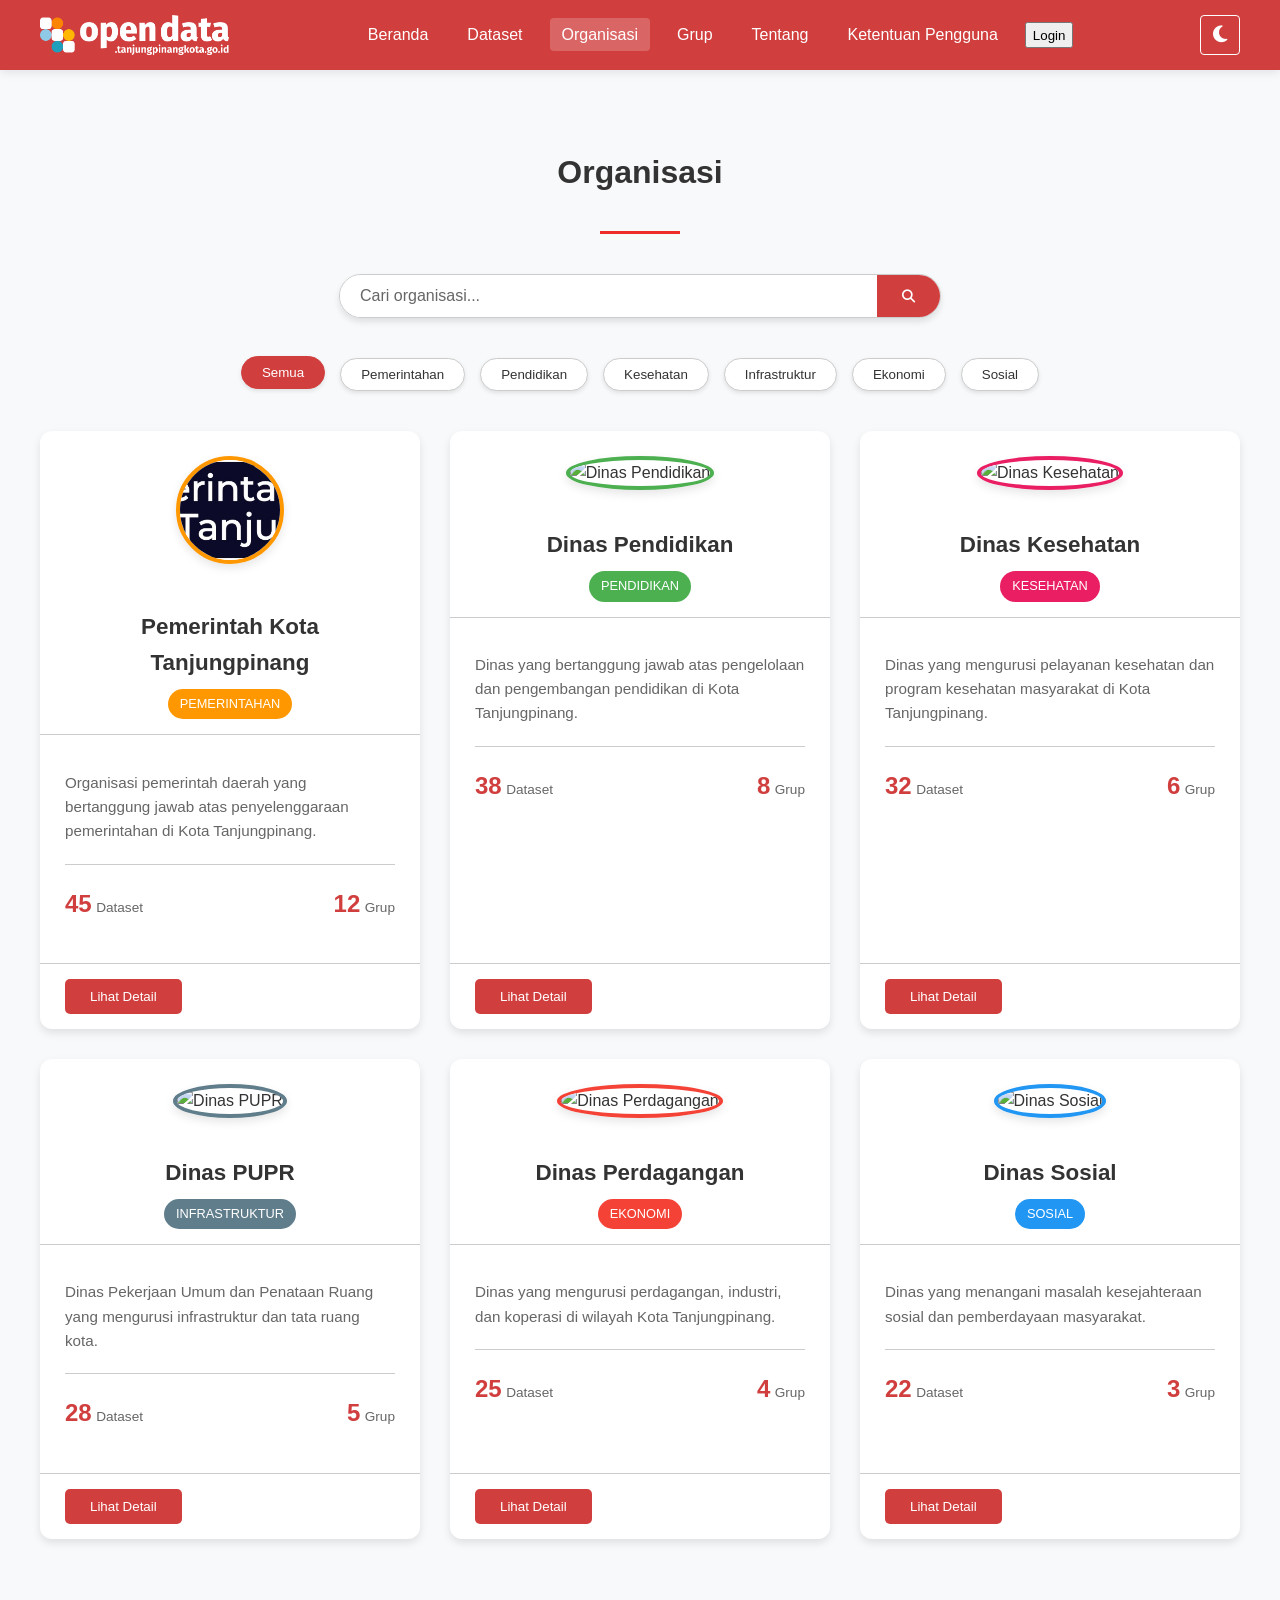
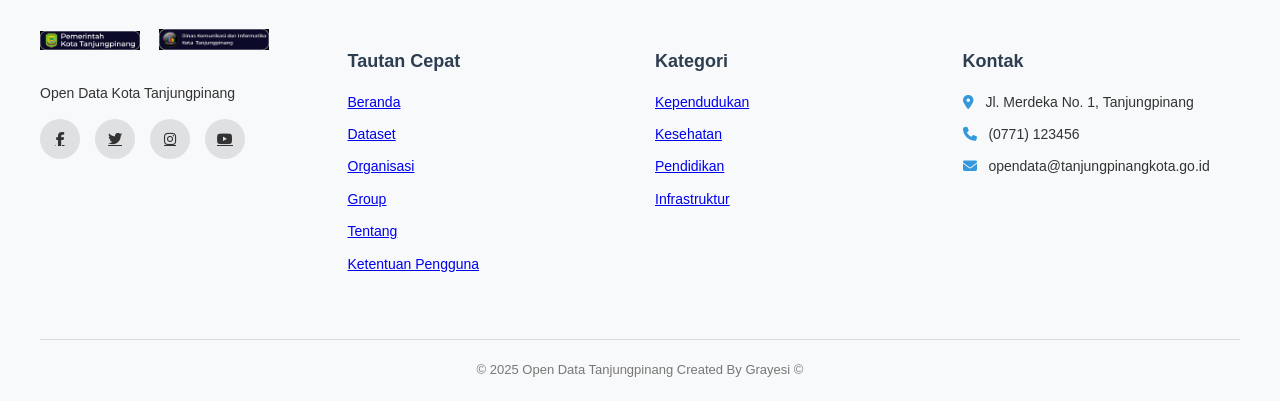
==== commit db12b705: "update" ====
--- a/b.html
+++ b/b.html
@@ -5,9 +5,7 @@
     <meta name="viewport" content="width=device-width, initial-scale=1.0">
     <title>Organisasi - Open Data Tanjungpinang</title>
     <link rel="stylesheet" href="https://cdnjs.cloudflare.com/ajax/libs/font-awesome/6.4.0/css/all.min.css">
-    
     <style>
-        /* CSS yang Anda berikan telah digabungkan di sini */
         :root {
             --primary: #d13e3e;
             --secondary: #CD1818;
@@ -49,21 +47,18 @@
             color: var(--text-color);
             line-height: 1.6;
             transition: background-color 0.5s, color 0.5s;
-            min-height: 100vh;
-            display: flex;
-            flex-direction: column;
         }
 
         /* Header Styles */
         header {
             background-color: var(--header-bg);
             color: var(--header-text);
+            padding: 15px 0;
             position: sticky;
             top: 0;
             z-index: 1000;
             box-shadow: 0 2px 10px rgba(0,0,0,0.1);
             transition: background-color 0.5s, color 0.5s;
-            width: 100%;
         }
 
         nav {
@@ -72,9 +67,7 @@
             align-items: center;
             max-width: 1200px;
             margin: 0 auto;
-            padding: 15px 20px;
-            height: 70px;
-            box-sizing: border-box;
+            padding: 0 20px;
         }
 
         .logo {
@@ -92,30 +85,39 @@
             transform: scale(1.05);
         }
 
-        #mainMenu {
+        .logo-text {
+            font-weight: bold;
+            font-size: 1.2rem;
+        }
+
+        nav ul {
             list-style: none;
             margin: 0;
             padding: 0;
             display: flex;
             gap: 15px;
-            align-items: center;
-        }
-
-        #mainMenu li a {
+        }
+
+        nav ul li a {
             color: var(--header-text);
             text-decoration: none;
             font-weight: 500;
             padding: 8px 12px;
             border-radius: 4px;
             transition: background-color 0.3s;
-            display: block;
-        }
-
-        #mainMenu li a:hover, #mainMenu li a.active {
+        }
+
+        nav ul li a:hover, nav ul li a.active {
             background-color: rgba(255,255,255,0.2);
         }
 
-        .icon-toggle {
+        .mode-toggle {
+            display: flex;
+            gap: 10px;
+            align-items: center;
+        }
+
+        .mode-toggle .icon-toggle {
             background: none;
             border: 1px solid var(--header-text);
             color: var(--header-text);
@@ -131,9 +133,15 @@
             box-sizing: border-box;
         }
 
-        .icon-toggle:hover {
+        .mode-toggle .icon-toggle:hover {
             background-color: var(--header-text);
             color: var(--header-bg);
+        }
+
+        .mode-toggle .icon-toggle.active {
+            background-color: var(--accent);
+            border-color: var(--accent);
+            color: white;
         }
 
         .mobile-menu-btn {
@@ -181,7 +189,7 @@
             background-color: var(--accent);
         }
 
-        /* Pencarian Organisasi */
+        /* Pencarian dan Filter Organisasi */
         .org-search-container {
             max-width: 600px;
             margin: 0 auto 40px;
@@ -208,7 +216,7 @@
         }
 
         .org-search-container button {
-            padding: 0 20px;
+            padding: 0 25px;
             border: none;
             background-color: var(--primary);
             color: white;
@@ -220,14 +228,41 @@
             background-color: var(--secondary);
         }
 
+        .categories-filter {
+            display: flex;
+            flex-wrap: wrap;
+            justify-content: center;
+            gap: 15px;
+            margin-bottom: 40px;
+        }
+
+        .category-btn {
+            padding: 8px 20px;
+            border: 1px solid var(--input-border);
+            border-radius: 30px;
+            background-color: var(--bg-card);
+            color: var(--text-color);
+            cursor: pointer;
+            transition: all 0.3s;
+            box-shadow: 0 2px 4px rgba(0,0,0,0.1);
+            font-weight: 500;
+        }
+
+        .category-btn:hover, .category-btn.active {
+            background-color: var(--primary);
+            color: white;
+            transform: translateY(-2px);
+            border-color: var(--primary);
+        }
+
         /* Grid Organisasi */
-        .organizations-grid {
+        .orgs-grid {
             display: grid;
-            grid-template-columns: repeat(auto-fill, minmax(250px, 1fr));
-            gap: 20px;
-        }
-
-        .organization-card {
+            grid-template-columns: repeat(auto-fill, minmax(300px, 1fr));
+            gap: 30px;
+        }
+
+        .org-card {
             background-color: var(--bg-card);
             border-radius: 12px;
             box-shadow: 0 4px 8px rgba(0,0,0,0.1);
@@ -235,53 +270,83 @@
             transition: transform 0.3s, box-shadow 0.3s, background-color 0.5s;
             display: flex;
             flex-direction: column;
-            align-items: center;
-            text-align: center;
-            padding: 25px;
-        }
-
-        .organization-card:hover {
+        }
+
+        .org-card:hover {
             transform: translateY(-8px);
             box-shadow: 0 8px 25px rgba(0,0,0,0.15);
         }
 
-        .org-logo {
-            width: 50px;
-            height: 50px;
+        .org-header {
+            padding: 25px 25px 15px;
+            text-align: center;
+            border-bottom: 1px solid var(--input-border);
+        }
+
+        .org-image {
+            width: 100px;
+            height: 100px;
             border-radius: 50%;
-            overflow: hidden;
-            margin-bottom: 20px;
-            border: 3px solid var(--primary);
-            box-shadow: 0 2px 10px rgba(0,0,0,0.1);
-            background-color: white;
-        }
-
-        .org-logo img {
-            width: 100%;
-            height: 100%;
             object-fit: cover;
-        }
+            margin: 0 auto 15px;
+            border: 4px solid #fff;
+            box-shadow: 0 4px 10px rgba(0,0,0,0.1);
+        }
+
+        /* Warna untuk kategori */
+        .government .org-image { border-color: #FF9800; }
+        .education .org-image { border-color: #4CAF50; }
+        .health .org-image { border-color: #E91E63; }
+        .infrastructure .org-image { border-color: #607D8B; }
+        .economic .org-image { border-color: #F44336; }
+        .social .org-image { border-color: #2196F3; }
 
         .org-name {
-            font-size: 1.3rem;
+            font-size: 1.4rem;
             font-weight: 600;
             color: var(--text-color);
-            margin-bottom: 10px;
+            margin-bottom: 8px;
+        }
+
+        .org-category {
+            display: inline-block;
+            padding: 5px 12px;
+            border-radius: 20px;
+            font-size: 0.8rem;
+            font-weight: 500;
+            color: white;
+            text-transform: uppercase;
+        }
+
+        .government .org-category { background-color: #FF9800; }
+        .education .org-category { background-color: #4CAF50; }
+        .health .org-category { background-color: #E91E63; }
+        .infrastructure .org-category { background-color: #607D8B; }
+        .economic .org-category { background-color: #F44336; }
+        .social .org-category { background-color: #2196F3; }
+
+        .org-body {
+            padding: 20px 25px;
+            flex-grow: 1;
         }
 
         .org-description {
             font-size: 0.95rem;
             color: var(--text-muted);
+            line-height: 1.6;
             margin-bottom: 20px;
-            flex-grow: 1;
-        }
-
+        }
+        
         .org-stats {
             display: flex;
-            justify-content: center;
-            width: 100%;
+            justify-content: space-between;
+            margin-bottom: 20px;
             border-top: 1px solid var(--input-border);
-            padding-top: 15px;
+            padding-top: 20px;
+        }
+
+        .stat-item {
+            text-align: center;
         }
 
         .stat-item .count {
@@ -291,8 +356,32 @@
         }
 
         .stat-item .label {
-            font-size: 0.9rem;
+            font-size: 0.85rem;
             color: var(--text-muted);
+        }
+        
+        .org-footer {
+            padding: 15px 25px;
+            border-top: 1px solid var(--input-border);
+            display: flex;
+            justify-content: space-between;
+            align-items: center;
+        }
+
+        .view-btn {
+            padding: 10px 25px;
+            border: none;
+            border-radius: 5px;
+            background-color: var(--primary);
+            color: white;
+            cursor: pointer;
+            transition: background-color 0.3s, transform 0.2s;
+            font-weight: 500;
+        }
+
+        .view-btn:hover {
+            background-color: var(--secondary);
+            transform: translateY(-2px);
         }
 
         /* Footer Styles */
@@ -363,7 +452,6 @@
             background-color: rgba(0,0,0,0.1);
             border-radius: 50%;
             color: #333;
-            text-decoration: none;
             transition: all 0.3s;
         }
 
@@ -394,19 +482,20 @@
 
         .footer-col ul li {
             margin-bottom: 10px;
-        }
-        .footer-col ul a {
             color: inherit;
-            text-decoration: none;
-            transition: color 0.3s;
-        }
-        .footer-col ul a:hover {
-            color: var(--primary);
+        }
+
+        body.dark-mode .footer-col ul li {
+            color: var(--dark);
         }
 
         .footer-col ul li i {
             margin-right: 8px;
-            color: var(--primary);
+            color: #3498db;
+        }
+
+        body.dark-mode .footer-col ul li i {
+            color: var(--accent);
         }
 
         .copyright {
@@ -423,62 +512,6 @@
             border-top-color: rgba(255,255,255,0.1);
         }
 
-        /* Loader */
-        .loader {
-            position: fixed;
-            top: 0;
-            left: 0;
-            width: 100%;
-            height: 100%;
-            background-color: var(--bg-body); /* Menggunakan variabel agar konsisten */
-            display: flex;
-            justify-content: center;
-            align-items: center;
-            z-index: 9999;
-            transition: opacity 0.5s;
-        }
-
-        .loader-content {
-            text-align: center;
-        }
-
-        .spinner {
-            width: 50px;
-            height: 50px;
-            border: 5px solid rgba(0, 0, 0, 0.1);
-            border-radius: 50%;
-            border-top-color: var(--primary);
-            animation: spin 1s ease-in-out infinite;
-            margin: 0 auto 15px;
-        }
-
-        @keyframes spin {
-            to { transform: rotate(360deg); }
-        }
-
-        .loader p {
-            color: var(--text-color);
-            font-size: 1.1rem;
-        }
-
-        /* Toast notification */
-        .toast {
-            position: fixed;
-            top: 20px;
-            right: -100%; /* Mulai dari luar layar */
-            padding: 15px 25px;
-            background-color: #333;
-            color: white;
-            border-radius: 5px;
-            box-shadow: 0 4px 6px rgba(0,0,0,0.1);
-            z-index: 1000;
-            transition: right 0.5s ease-in-out;
-        }
-
-        .toast.show {
-            right: 20px; /* Muncul ke dalam layar */
-        }
-
         /* Responsive adjustments */
         @media (max-width: 768px) {
             .footer-col {
@@ -489,54 +522,43 @@
                 max-width: 90px;
             }
             
-            #mainMenu {
+            nav ul {
                 position: fixed;
                 top: 70px;
-                left: -100%;
+                left: 0;
                 width: 100%;
-                height: calc(100vh - 70px);
                 background-color: var(--header-bg);
                 flex-direction: column;
                 align-items: center;
-                justify-content: center;
-                padding: 20px;
-                transition: left 0.3s ease-in-out;
+                padding: 20px 0;
+                gap: 15px;
+                transform: translateY(-150%);
+                transition: transform 0.3s ease, background-color 0.5s;
                 z-index: 999;
             }
 
-            #mainMenu.active {
-                left: 0;
-            }
-
-            #mainMenu li {
-                width: 100%;
-                text-align: center;
-            }
-
-            #mainMenu a {
-                padding: 15px;
-                font-size: 1.2rem;
+            nav ul.active {
+                transform: translateY(0);
             }
 
             .mobile-menu-btn {
                 display: block;
             }
 
-            .organizations-grid {
-                grid-template-columns: 1fr;
+            .categories-filter {
+                overflow-x: auto;
+                justify-content: flex-start;
+                padding-bottom: 10px;
+            }
+            
+            .org-image {
+                width: 80px;
+                height: 80px;
             }
         }
     </style>
 </head>
 <body>
-    <div class="loader" id="loader">
-        <div class="loader-content">
-            <div class="spinner"></div>
-            <p>Memuat Data...</p>
-        </div>
-    </div>
-    <div class="toast" id="toast"></div>
-
     <header>
         <nav>
             <div class="logo">
@@ -551,30 +573,186 @@
                 <li><a href="organisasi.html" class="active">Organisasi</a></li>
                 <li><a href="grup.html">Grup</a></li>
                 <li><a href="tentang.html">Tentang</a></li>
-                <li><a href="ketentuan pengguna.html">Ketentuan</a></li>
-                <li>
-                    <button id="darkModeBtn" class="icon-toggle" aria-label="Toggle Dark Mode">
-                        <i class="fas fa-moon"></i>
-                    </button>
-                </li>
+                <li><a href="ketentuan-pengguna.html">Ketentuan Pengguna</a></li>
+                <button class="btn btn-outline-light" data-bs-toggle="modal" data-bs-target="#loginModal">Login</button>
             </ul>
+            <div class="mode-toggle">
+                <button id="darkModeBtn" class="icon-toggle" aria-label="Toggle Dark Mode">
+                    <i class="fas fa-moon"></i>
+                </button>
+            </div>
         </nav>
     </header>
 
     <main>
-        <section class="organizations-section">
-            <div class="container">
+        <div class="container">
+            <section class="orgs-section">
                 <div class="section-title">
                     <h2>Organisasi</h2>
                 </div>
+
                 <div class="org-search-container">
-                    <input type="text" id="orgSearchInput" placeholder="Cari organisasi...">
-                    <button id="orgSearchBtn" aria-label="Cari"><i class="fas fa-search"></i></button>
+                    <input type="text" placeholder="Cari organisasi...">
+                    <button><i class="fas fa-search"></i></button>
                 </div>
-                <div class="organizations-grid" id="organizationsGrid">
+
+                <div class="categories-filter">
+                    <button class="category-btn active">Semua</button>
+                    <button class="category-btn">Pemerintahan</button>
+                    <button class="category-btn">Pendidikan</button>
+                    <button class="category-btn">Kesehatan</button>
+                    <button class="category-btn">Infrastruktur</button>
+                    <button class="category-btn">Ekonomi</button>
+                    <button class="category-btn">Sosial</button>
+                </div>
+
+                <div class="orgs-grid">
+                    <div class="org-card government">
+                        <div class="org-header">
+                            <img src="../images/logo pemkot.jpg" alt="Pemerintah Kota Tanjungpinang" class="org-image">
+                            <h3 class="org-name">Pemerintah Kota Tanjungpinang</h3>
+                            <span class="org-category">Pemerintahan</span>
+                        </div>
+                        <div class="org-body">
+                            <p class="org-description">Organisasi pemerintah daerah yang bertanggung jawab atas penyelenggaraan pemerintahan di Kota Tanjungpinang.</p>
+                            <div class="org-stats">
+                                <div class="stat-item">
+                                    <span class="count">45</span>
+                                    <span class="label">Dataset</span>
+                                </div>
+                                <div class="stat-item">
+                                    <span class="count">12</span>
+                                    <span class="label">Grup</span>
+                                </div>
+                            </div>
+                        </div>
+                        <div class="org-footer">
+                            <button class="view-btn">Lihat Detail</button>
+                        </div>
                     </div>
-            </div>
-        </section>
+
+                    <div class="org-card education">
+                        <div class="org-header">
+                            <img src="../images/logo-dinas-pendidikan.png" alt="Dinas Pendidikan" class="org-image">
+                            <h3 class="org-name">Dinas Pendidikan</h3>
+                            <span class="org-category">Pendidikan</span>
+                        </div>
+                        <div class="org-body">
+                            <p class="org-description">Dinas yang bertanggung jawab atas pengelolaan dan pengembangan pendidikan di Kota Tanjungpinang.</p>
+                            <div class="org-stats">
+                                <div class="stat-item">
+                                    <span class="count">38</span>
+                                    <span class="label">Dataset</span>
+                                </div>
+                                <div class="stat-item">
+                                    <span class="count">8</span>
+                                    <span class="label">Grup</span>
+                                </div>
+                            </div>
+                        </div>
+                        <div class="org-footer">
+                            <button class="view-btn">Lihat Detail</button>
+                        </div>
+                    </div>
+                    
+                    <div class="org-card health">
+                        <div class="org-header">
+                            <img src="../images/logo-dinas-kesehatan.png" alt="Dinas Kesehatan" class="org-image">
+                            <h3 class="org-name">Dinas Kesehatan</h3>
+                            <span class="org-category">Kesehatan</span>
+                        </div>
+                        <div class="org-body">
+                            <p class="org-description">Dinas yang mengurusi pelayanan kesehatan dan program kesehatan masyarakat di Kota Tanjungpinang.</p>
+                            <div class="org-stats">
+                                <div class="stat-item">
+                                    <span class="count">32</span>
+                                    <span class="label">Dataset</span>
+                                </div>
+                                <div class="stat-item">
+                                    <span class="count">6</span>
+                                    <span class="label">Grup</span>
+                                </div>
+                            </div>
+                        </div>
+                        <div class="org-footer">
+                            <button class="view-btn">Lihat Detail</button>
+                        </div>
+                    </div>
+
+                    <div class="org-card infrastructure">
+                        <div class="org-header">
+                            <img src="../images/logo-dinas-pupr.png" alt="Dinas PUPR" class="org-image">
+                            <h3 class="org-name">Dinas PUPR</h3>
+                            <span class="org-category">Infrastruktur</span>
+                        </div>
+                        <div class="org-body">
+                            <p class="org-description">Dinas Pekerjaan Umum dan Penataan Ruang yang mengurusi infrastruktur dan tata ruang kota.</p>
+                            <div class="org-stats">
+                                <div class="stat-item">
+                                    <span class="count">28</span>
+                                    <span class="label">Dataset</span>
+                                </div>
+                                <div class="stat-item">
+                                    <span class="count">5</span>
+                                    <span class="label">Grup</span>
+                                </div>
+                            </div>
+                        </div>
+                        <div class="org-footer">
+                            <button class="view-btn">Lihat Detail</button>
+                        </div>
+                    </div>
+
+                    <div class="org-card economic">
+                        <div class="org-header">
+                            <img src="../images/logo-dinas-perdagangan.png" alt="Dinas Perdagangan" class="org-image">
+                            <h3 class="org-name">Dinas Perdagangan</h3>
+                            <span class="org-category">Ekonomi</span>
+                        </div>
+                        <div class="org-body">
+                            <p class="org-description">Dinas yang mengurusi perdagangan, industri, dan koperasi di wilayah Kota Tanjungpinang.</p>
+                            <div class="org-stats">
+                                <div class="stat-item">
+                                    <span class="count">25</span>
+                                    <span class="label">Dataset</span>
+                                </div>
+                                <div class="stat-item">
+                                    <span class="count">4</span>
+                                    <span class="label">Grup</span>
+                                </div>
+                            </div>
+                        </div>
+                        <div class="org-footer">
+                            <button class="view-btn">Lihat Detail</button>
+                        </div>
+                    </div>
+
+                    <div class="org-card social">
+                        <div class="org-header">
+                            <img src="../images/logo-dinas-sosial.png" alt="Dinas Sosial" class="org-image">
+                            <h3 class="org-name">Dinas Sosial</h3>
+                            <span class="org-category">Sosial</span>
+                        </div>
+                        <div class="org-body">
+                            <p class="org-description">Dinas yang menangani masalah kesejahteraan sosial dan pemberdayaan masyarakat.</p>
+                            <div class="org-stats">
+                                <div class="stat-item">
+                                    <span class="count">22</span>
+                                    <span class="label">Dataset</span>
+                                </div>
+                                <div class="stat-item">
+                                    <span class="count">3</span>
+                                    <span class="label">Grup</span>
+                                </div>
+                            </div>
+                        </div>
+                        <div class="org-footer">
+                            <button class="view-btn">Lihat Detail</button>
+                        </div>
+                    </div>
+                </div>
+            </section>
+        </div>
     </main>
 
     <footer>
@@ -585,10 +763,10 @@
                     <img src="../images/logo diskominfo.jpg" alt="Logo Diskominfo Tanjungpinang">
                     <p>Open Data Kota Tanjungpinang</p>
                     <div class="social-links">
-                        <a href="#" aria-label="Facebook"><i class="fab fa-facebook-f"></i></a>
-                        <a href="#" aria-label="Twitter"><i class="fab fa-twitter"></i></a>
-                        <a href="#" aria-label="Instagram"><i class="fab fa-instagram"></i></a>
-                        <a href="#" aria-label="Youtube"><i class="fab fa-youtube"></i></a>
+                        <a href="#"><i class="fab fa-facebook-f"></i></a>
+                        <a href="#"><i class="fab fa-twitter"></i></a>
+                        <a href="#"><i class="fab fa-instagram"></i></a>
+                        <a href="#"><i class="fab fa-youtube"></i></a>
                     </div>
                 </div>
                 <div class="footer-col">
@@ -596,14 +774,14 @@
                     <ul>
                         <li><a href="../index.html">Beranda</a></li>
                         <li><a href="dataset.html">Dataset</a></li>
-                        <li><a href="organisasi.html">Organisasi</a></li>
+                        <li><a href="organisasi.html" class="active">Organisasi</a></li>
                         <li><a href="grup.html">Group</a></li>
                         <li><a href="tentang.html">Tentang</a></li>
-                        <li><a href="ketentuan pengguna.html">Ketentuan Pengguna</a></li>
+                        <li><a href="ketentuan-pengguna.html">Ketentuan Pengguna</a></li>
                     </ul>
                 </div>
                 <div class="footer-col">
-                    <h3>Kategori Populer</h3>
+                    <h3>Kategori</h3>
                     <ul>
                         <li><a href="#">Kependudukan</a></li>
                         <li><a href="#">Kesehatan</a></li>
@@ -628,164 +806,83 @@
     
     <script>
         document.addEventListener('DOMContentLoaded', function() {
-            // === ELEMEN DOM ===
-            const loader = document.getElementById('loader');
+            // --- Logika Mode Malam ---
+            const body = document.body;
+            const darkModeBtn = document.getElementById('darkModeBtn');
+
+            function toggleDarkMode() {
+                body.classList.toggle('dark-mode');
+                const isDarkMode = body.classList.contains('dark-mode');
+                localStorage.setItem('darkMode', isDarkMode);
+                darkModeBtn.classList.toggle('active', isDarkMode);
+                
+                // Ganti ikon mode gelap/terang
+                if (isDarkMode) {
+                    darkModeBtn.innerHTML = '<i class="fas fa-sun"></i>';
+                } else {
+                    darkModeBtn.innerHTML = '<i class="fas fa-moon"></i>';
+                }
+            }
+
+            darkModeBtn.addEventListener('click', toggleDarkMode);
+
+            function loadUserPreferences() {
+                const isDarkMode = localStorage.getItem('darkMode') === 'true';
+                
+                if (isDarkMode) {
+                    body.classList.add('dark-mode');
+                    darkModeBtn.classList.add('active');
+                    darkModeBtn.innerHTML = '<i class="fas fa-sun"></i>';
+                }
+            }
+
+            // --- Akhir Logika Mode Malam ---
+
+            // Mobile menu toggle
             const mobileMenuBtn = document.getElementById('mobileMenuBtn');
             const mainMenu = document.getElementById('mainMenu');
-            const darkModeBtn = document.getElementById('darkModeBtn');
-            const body = document.body;
-            const orgSearchInput = document.getElementById('orgSearchInput');
-            const orgSearchBtn = document.getElementById('orgSearchBtn');
-            const organizationsGrid = document.getElementById('organizationsGrid');
-            const toast = document.getElementById('toast');
-
-            // === DATA CONTOH ===
-            const sampleOrganizations = [
-                {
-                    name: "Dinas Komunikasi dan Informatika",
-                    description: "Mengelola data dan informasi pemerintahan Kota Tanjungpinang.",
-                    datasets: 42,
-                    image: "../images/logo diskominfo.jpg"
-                },
-                {
-                    name: "Dinas Kesehatan",
-                    description: "Mengelola data kesehatan dan fasilitas kesehatan di kota.",
-                    datasets: 28,
-                    image: "https://images.unsplash.com/photo-1532938911079-1b06ac7ceec7?ixlib=rb-4.0.3&ixid=M3wxMjA3fDB8MHxwaG90by1wYWdlfHx8fGVufDB8fHx8fA%3D%3D&auto=format&fit=crop&w=1470&q=80"
-                },
-                {
-                    name: "Dinas Pendidikan",
-                    description: "Mengelola data pendidikan, sekolah, dan para siswa.",
-                    datasets: 35,
-                    image: "https://images.unsplash.com/photo-1523050854058-8df90110c9f1?ixlib=rb-4.0.3&ixid=M3wxMjA3fDB8MHxwaG90by1wYWdlfHx8fGVufDB8fHx8fA%3D%3D&auto=format&fit=crop&w=1470&q=80"
-                },
-                {
-                    name: "Dinas Pekerjaan Umum",
-                    description: "Mengelola data infrastruktur dan tata ruang kota.",
-                    datasets: 31,
-                    image: "https://images.unsplash.com/photo-1449824913935-59a10b8d2000?ixlib=rb-4.0.3&ixid=M3wxMjA3fDB8MHxwaG90by1wYWdlfHx8fGVufDB8fHx8fA%3D%3D&auto=format&fit=crop&w=1470&q=80"
-                },
-                {
-                    name: "Badan Pusat Statistik",
-                    description: "Menyediakan data statistik resmi untuk Kota Tanjungpinang.",
-                    datasets: 56,
-                    image: "https://images.unsplash.com/photo-1551288049-bebda4e38f71?ixlib=rb-4.0.3&ixid=M3wxMjA3fDB8MHxwaG90by1wYWdlfHx8fGVufDB8fHx8fA%3D%3D&auto=format&fit=crop&w=1470&q=80"
-                },
-                {
-                    name: "Dinas Perhubungan",
-                    description: "Mengelola data transportasi dan lalu lintas di kota.",
-                    datasets: 22,
-                    image: "https://images.unsplash.com/photo-1544620347-c4fd4a3d5957?ixlib=rb-4.0.3&ixid=M3wxMjA3fDB8MHxwaG90by1wYWdlfHx8fGVufDB8fHx8fA%3D%3D&auto=format&fit=crop&w=1470&q=80"
-                }
-            ];
-
-            // === FUNGSI-FUNGSI ===
-
-            // Fungsi untuk menampilkan notifikasi toast
-            function showToast(message) {
-                toast.textContent = message;
-                toast.classList.add('show');
-                setTimeout(() => {
-                    toast.classList.remove('show');
-                }, 3000);
-            }
-
-            // Fungsi untuk merender kartu organisasi
-            function renderOrganizations(organizations) {
-                organizationsGrid.innerHTML = '';
-                if (organizations.length === 0) {
-                    organizationsGrid.innerHTML = `
-                        <div class="no-results" style="grid-column: 1 / -1; text-align: center; padding: 40px;">
-                            <i class="fas fa-search" style="font-size: 3rem; color: var(--text-muted); margin-bottom: 20px;"></i>
-                            <h3 style="color: var(--text-color);">Tidak ada organisasi ditemukan</h3>
-                            <p style="color: var(--text-muted);">Coba gunakan kata kunci pencarian yang berbeda.</p>
-                        </div>`;
-                    return;
-                }
-                organizations.forEach(org => {
-                    const orgCard = document.createElement('div');
-                    orgCard.className = 'organization-card';
-                    orgCard.innerHTML = `
-                        <div class="org-logo">
-                            <img src="${org.image}" alt="Logo ${org.name}">
-                        </div>
-                        <h3 class="org-name">${org.name}</h3>
-                        <p class="org-description">${org.description}</p>
-                        <div class="org-stats">
-                            <div class="stat-item">
-                                <div class="count">${org.datasets}</div>
-                                <div class="label">Dataset</div>
-                            </div>
-                        </div>`;
-                    organizationsGrid.appendChild(orgCard);
+
+            mobileMenuBtn.addEventListener('click', function() {
+                mainMenu.classList.toggle('active');
+                this.innerHTML = mainMenu.classList.contains('active') ?
+                    '<i class="fas fa-times"></i>' : '<i class="fas fa-bars"></i>';
+            });
+
+            // Filter kategori
+            const categoryButtons = document.querySelectorAll('.category-btn');
+            const orgCards = document.querySelectorAll('.org-card');
+            
+            categoryButtons.forEach(button => {
+                button.addEventListener('click', () => {
+                    // Hapus kelas aktif dari semua tombol
+                    categoryButtons.forEach(btn => btn.classList.remove('active'));
+                    // Tambahkan kelas aktif ke tombol yang diklik
+                    button.classList.add('active');
+                    
+                    const filter = button.textContent.trim();
+                    
+                    if (filter === 'Semua') {
+                        orgCards.forEach(card => {
+                            card.style.display = 'flex';
+                        });
+                    } else {
+                        orgCards.forEach(card => {
+                            if (card.classList.contains(filter.toLowerCase())) {
+                                card.style.display = 'flex';
+                            } else {
+                                card.style.display = 'none';
+                            }
+                        });
+                    }
                 });
+            });
+
+            // Initialize the app
+            function initApp() {
+                loadUserPreferences();
             }
             
-            // Fungsi untuk memfilter organisasi
-            function filterOrganizations() {
-                const searchTerm = orgSearchInput.value.toLowerCase();
-                const filteredOrgs = sampleOrganizations.filter(org => 
-                    org.name.toLowerCase().includes(searchTerm) || 
-                    org.description.toLowerCase().includes(searchTerm)
-                );
-                renderOrganizations(filteredOrgs);
-            }
-
-            // Fungsi untuk Dark Mode
-            function setDarkMode(isDark) {
-                if (isDark) {
-                    body.classList.add('dark-mode');
-                    darkModeBtn.innerHTML = '<i class="fas fa-sun"></i>';
-                    localStorage.setItem('darkMode', 'enabled');
-                } else {
-                    body.classList.remove('dark-mode');
-                    darkModeBtn.innerHTML = '<i class="fas fa-moon"></i>';
-                    localStorage.setItem('darkMode', 'disabled');
-                }
-            }
-
-            // === EVENT LISTENERS ===
-            
-            // Loader
-            setTimeout(() => {
-                loader.style.opacity = '0';
-                setTimeout(() => loader.style.display = 'none', 500);
-            }, 1000);
-            
-            // Menu Mobile
-            mobileMenuBtn.addEventListener('click', () => {
-                mainMenu.classList.toggle('active');
-                const icon = mobileMenuBtn.querySelector('i');
-                icon.className = mainMenu.classList.contains('active') ? 'fas fa-times' : 'fas fa-bars';
-            });
-            
-            // Dark Mode
-            darkModeBtn.addEventListener('click', () => setDarkMode(!body.classList.contains('dark-mode')));
-
-            // Pencarian
-            orgSearchBtn.addEventListener('click', () => {
-                filterOrganizations();
-                showToast(`Menampilkan hasil untuk: "${orgSearchInput.value}"`);
-            });
-            orgSearchInput.addEventListener('input', filterOrganizations); // Live search
-            orgSearchInput.addEventListener('keypress', (e) => {
-                if (e.key === 'Enter') {
-                    filterOrganizations();
-                    showToast(`Menampilkan hasil untuk: "${orgSearchInput.value}"`);
-                }
-            });
-            
-            // === INISIALISASI ===
-            function init() {
-                // Muat preferensi dark mode
-                if (localStorage.getItem('darkMode') === 'enabled') {
-                    setDarkMode(true);
-                }
-                // Render semua organisasi saat pertama kali halaman dimuat
-                renderOrganizations(sampleOrganizations);
-            }
-            
-            init();
+            initApp();
         });
     </script>
 </body>
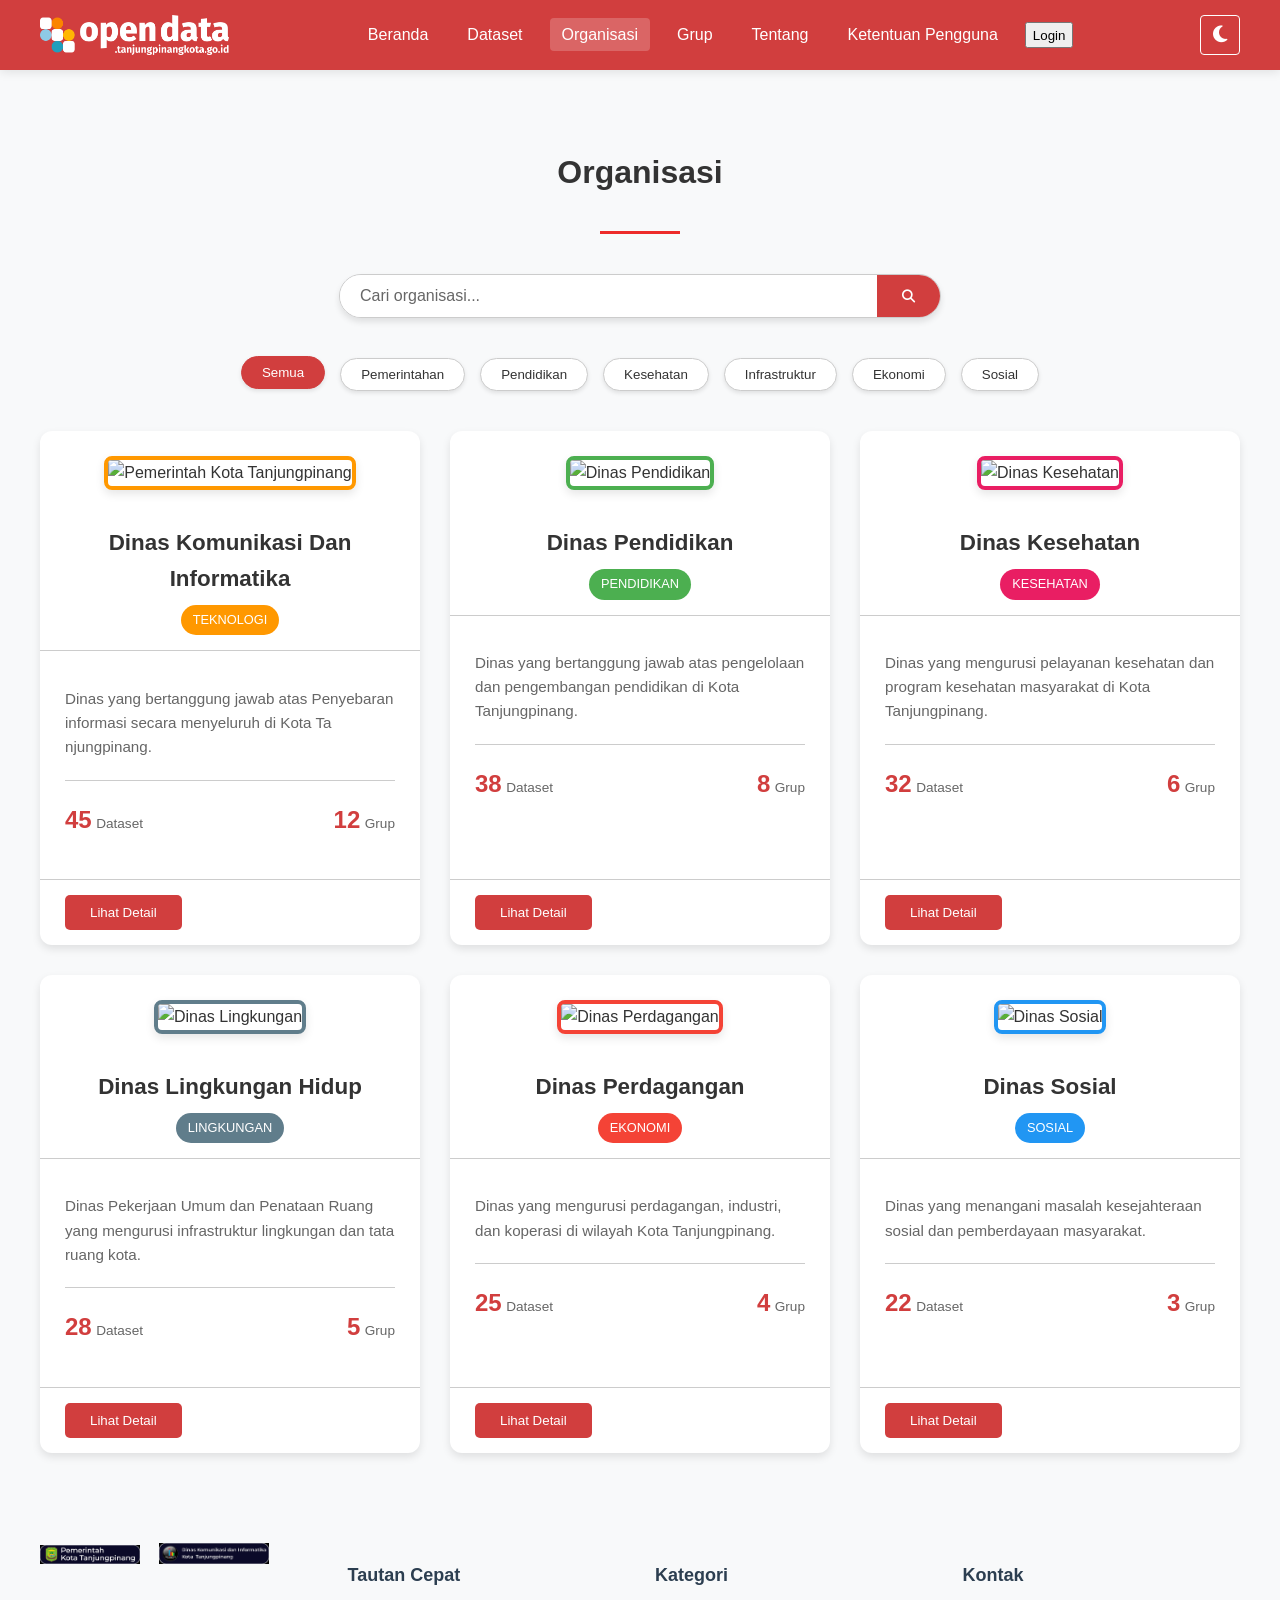
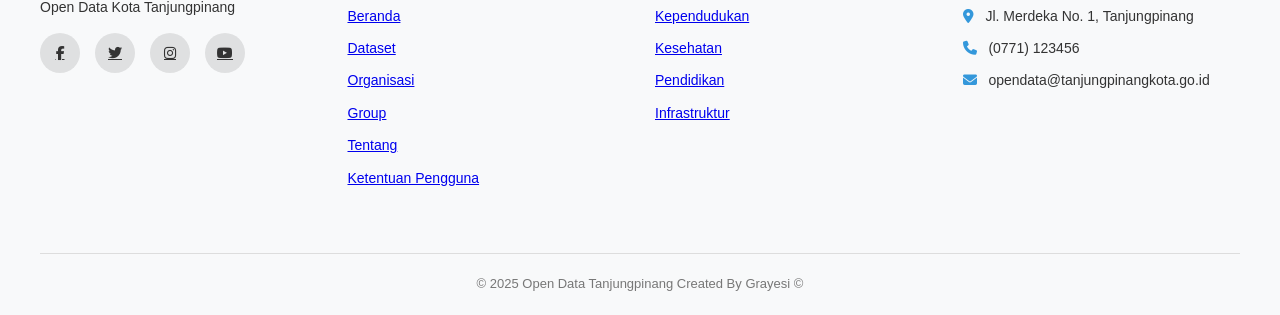
==== commit d8bb555d: "update" ====
--- a/b.html
+++ b/b.html
@@ -283,14 +283,16 @@
             border-bottom: 1px solid var(--input-border);
         }
 
+        /* PERUBAHAN: Gambar organisasi diubah menjadi kotak */
         .org-image {
             width: 100px;
             height: 100px;
-            border-radius: 50%;
-            object-fit: cover;
-            margin: 0 auto 15px;
+            object-fit: center;
+            object-position: center;
+            margin: 0 auto 13px;
             border: 4px solid #fff;
             box-shadow: 0 4px 10px rgba(0,0,0,0.1);
+            border-radius: 8px; /* Ubah dari border-radius: 50% (lingkaran) menjadi 8px (kotak dengan sudut melengkung) */
         }
 
         /* Warna untuk kategori */
@@ -569,11 +571,11 @@
             </button>
             <ul id="mainMenu">
                 <li><a href="../index.html">Beranda</a></li>
-                <li><a href="dataset.html">Dataset</a></li>
-                <li><a href="organisasi.html" class="active">Organisasi</a></li>
-                <li><a href="grup.html">Grup</a></li>
-                <li><a href="tentang.html">Tentang</a></li>
-                <li><a href="ketentuan-pengguna.html">Ketentuan Pengguna</a></li>
+                <li><a href="../Menu Navbar/dataset.html">Dataset</a></li>
+                <li><a href="../Menu Navbar/organisasi.html" class="active">Organisasi</a></li>
+                <li><a href="../Menu Navbar/grup.html">Grup</a></li>
+                <li><a href="../Menu Navbar/tentang.html">Tentang</a></li>
+                <li><a href="../Menu Navbar/ketentuan pengguna.html">Ketentuan Pengguna</a></li>
                 <button class="btn btn-outline-light" data-bs-toggle="modal" data-bs-target="#loginModal">Login</button>
             </ul>
             <div class="mode-toggle">
@@ -609,12 +611,13 @@
                 <div class="orgs-grid">
                     <div class="org-card government">
                         <div class="org-header">
-                            <img src="../images/logo pemkot.jpg" alt="Pemerintah Kota Tanjungpinang" class="org-image">
-                            <h3 class="org-name">Pemerintah Kota Tanjungpinang</h3>
-                            <span class="org-category">Pemerintahan</span>
+                            <!-- PERUBAHAN: Link gambar diubah dengan path yang jelas -->
+                            <img src="https://opendata.tanjungpinangkota.go.id/uploads/group/2022-07-21-065413.94432099diskominfo.jpg" alt="Pemerintah Kota Tanjungpinang" class="org-image">
+                            <h3 class="org-name">Dinas Komunikasi Dan Informatika</h3>
+                            <span class="org-category">TEKNOLOGI</span>
                         </div>
                         <div class="org-body">
-                            <p class="org-description">Organisasi pemerintah daerah yang bertanggung jawab atas penyelenggaraan pemerintahan di Kota Tanjungpinang.</p>
+                            <p class="org-description">Dinas yang bertanggung jawab atas Penyebaran informasi secara menyeluruh di Kota Ta    njungpinang.</p>
                             <div class="org-stats">
                                 <div class="stat-item">
                                     <span class="count">45</span>
@@ -633,7 +636,8 @@
 
                     <div class="org-card education">
                         <div class="org-header">
-                            <img src="../images/logo-dinas-pendidikan.png" alt="Dinas Pendidikan" class="org-image">
+                            <!-- PERUBAHAN: Link gambar diubah dengan path yang jelas -->
+                            <img src="https://opendata.tanjungpinangkota.go.id/uploads/group/2022-07-21-064928.082343Disdik.jpeg" alt="Dinas Pendidikan" class="org-image">
                             <h3 class="org-name">Dinas Pendidikan</h3>
                             <span class="org-category">Pendidikan</span>
                         </div>
@@ -657,7 +661,8 @@
                     
                     <div class="org-card health">
                         <div class="org-header">
-                            <img src="../images/logo-dinas-kesehatan.png" alt="Dinas Kesehatan" class="org-image">
+                            <!-- PERUBAHAN: Link gambar diubah dengan path yang jelas -->
+                            <img src="https://opendata.tanjungpinangkota.go.id/uploads/group/2022-07-21-062558.873232logo-dinkes.jpg" alt="Dinas Kesehatan" class="org-image">
                             <h3 class="org-name">Dinas Kesehatan</h3>
                             <span class="org-category">Kesehatan</span>
                         </div>
@@ -681,12 +686,13 @@
 
                     <div class="org-card infrastructure">
                         <div class="org-header">
-                            <img src="../images/logo-dinas-pupr.png" alt="Dinas PUPR" class="org-image">
-                            <h3 class="org-name">Dinas PUPR</h3>
-                            <span class="org-category">Infrastruktur</span>
+                            <!-- PERUBAHAN: Link gambar diubah dengan path yang jelas -->
+                            <img src="https://opendata.tanjungpinangkota.go.id/uploads/group/2022-07-21-065409.156444BPBD.jpg" alt="Dinas Lingkungan" class="org-image">
+                            <h3 class="org-name">Dinas Lingkungan Hidup</h3>
+                            <span class="org-category">LINGKUNGAN</span>
                         </div>
                         <div class="org-body">
-                            <p class="org-description">Dinas Pekerjaan Umum dan Penataan Ruang yang mengurusi infrastruktur dan tata ruang kota.</p>
+                            <p class="org-description">Dinas Pekerjaan Umum dan Penataan Ruang yang mengurusi infrastruktur lingkungan dan tata ruang kota.</p>
                             <div class="org-stats">
                                 <div class="stat-item">
                                     <span class="count">28</span>
@@ -705,7 +711,8 @@
 
                     <div class="org-card economic">
                         <div class="org-header">
-                            <img src="../images/logo-dinas-perdagangan.png" alt="Dinas Perdagangan" class="org-image">
+                            <!-- PERUBAHAN: Link gambar diubah dengan path yang jelas -->
+                            <img src="https://opendata.tanjungpinangkota.go.id/uploads/group/2022-07-21-070520.391301logo-disdagin.png" alt="Dinas Perdagangan" class="org-image">
                             <h3 class="org-name">Dinas Perdagangan</h3>
                             <span class="org-category">Ekonomi</span>
                         </div>
@@ -729,7 +736,8 @@
 
                     <div class="org-card social">
                         <div class="org-header">
-                            <img src="../images/logo-dinas-sosial.png" alt="Dinas Sosial" class="org-image">
+                            <!-- PERUBAHAN: Link gambar diubah dengan path yang jelas -->
+                            <img src="https://opendata.tanjungpinangkota.go.id/uploads/group/2022-07-21-065528.971808logo-dinsos.png" alt="Dinas Sosial" class="org-image">
                             <h3 class="org-name">Dinas Sosial</h3>
                             <span class="org-category">Sosial</span>
                         </div>
@@ -759,8 +767,9 @@
         <div class="container">
             <div class="footer-content">
                 <div class="footer-col">
+                    <!-- PERUBAHAN: Link gambar footer diubah dengan path yang jelas -->
                     <img src="../images/logo pemkot.jpg" alt="Logo Pemerintah Kota Tanjungpinang">
-                    <img src="../images/logo diskominfo.jpg" alt="Logo Diskominfo Tanjungpinang">
+                    <img src="..//images/logo diskominfo.jpg" alt="Logo Diskominfo Tanjungpinang">
                     <p>Open Data Kota Tanjungpinang</p>
                     <div class="social-links">
                         <a href="#"><i class="fab fa-facebook-f"></i></a>
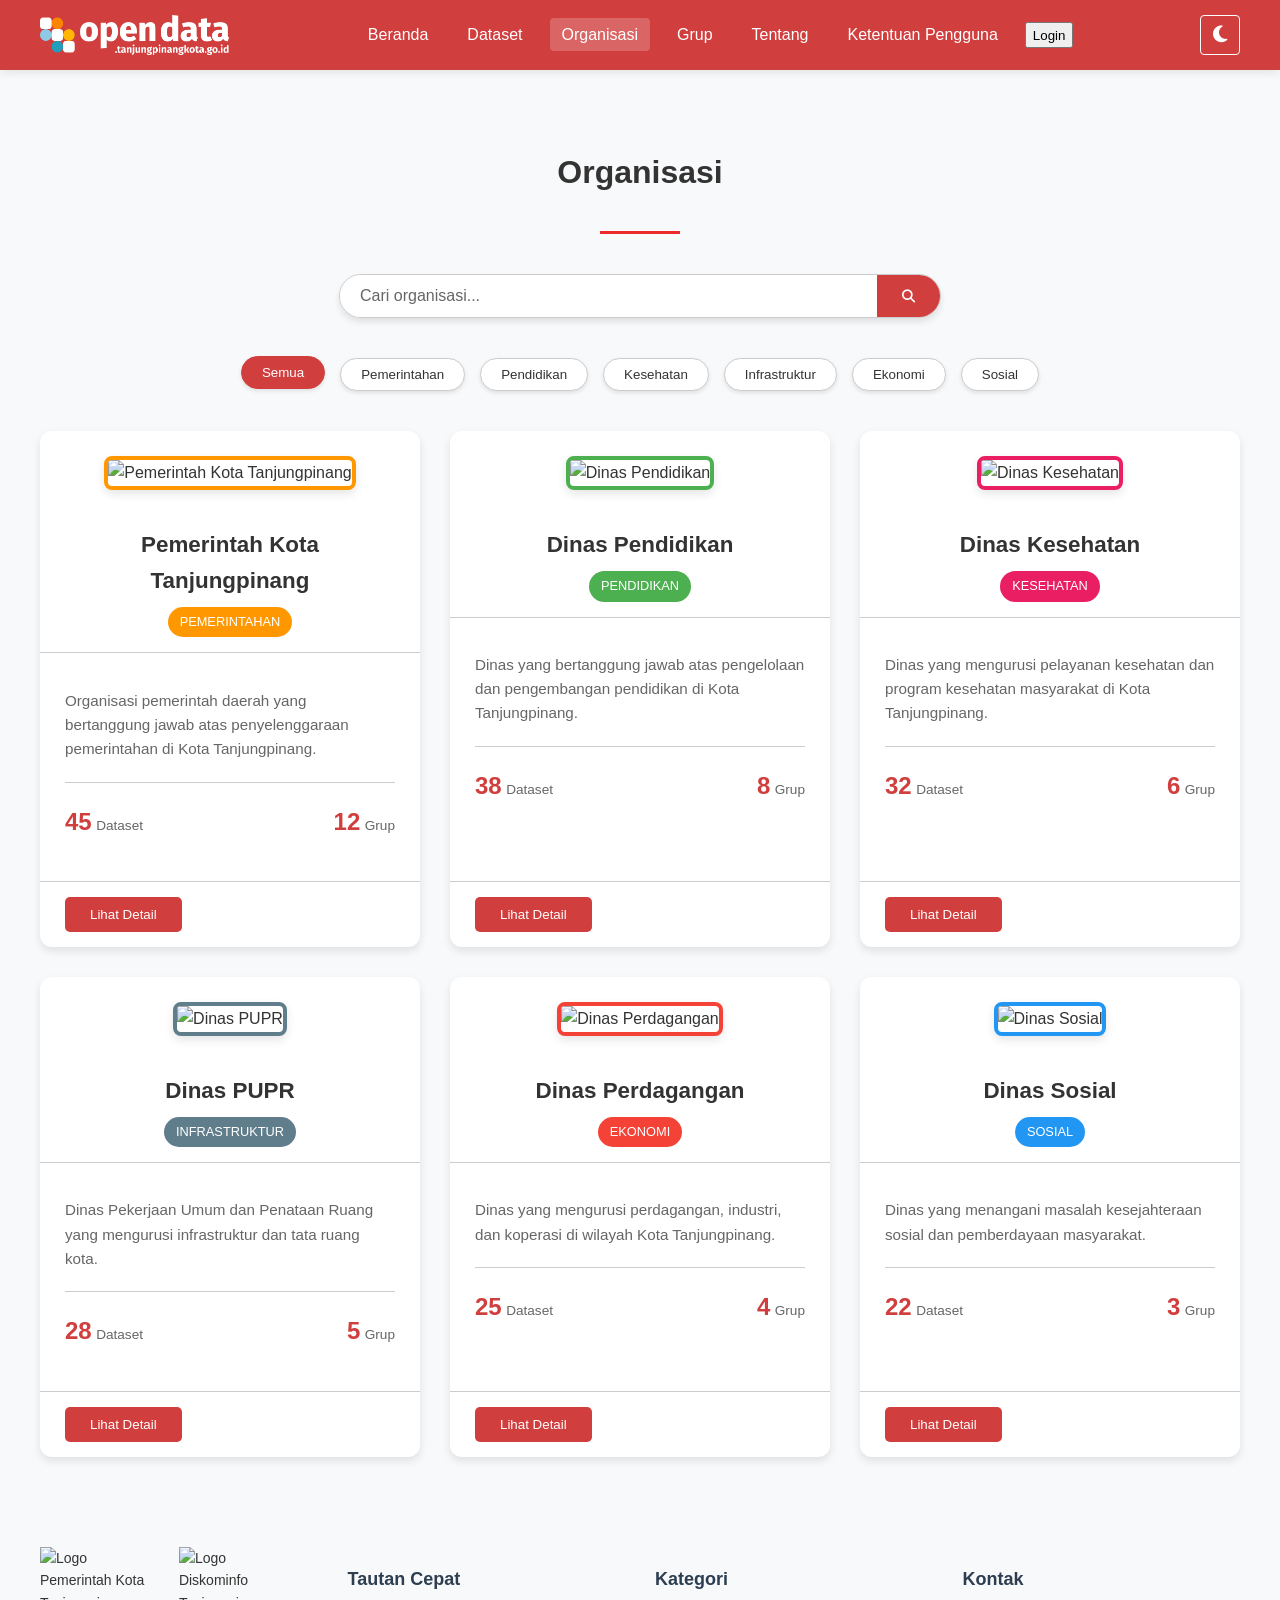
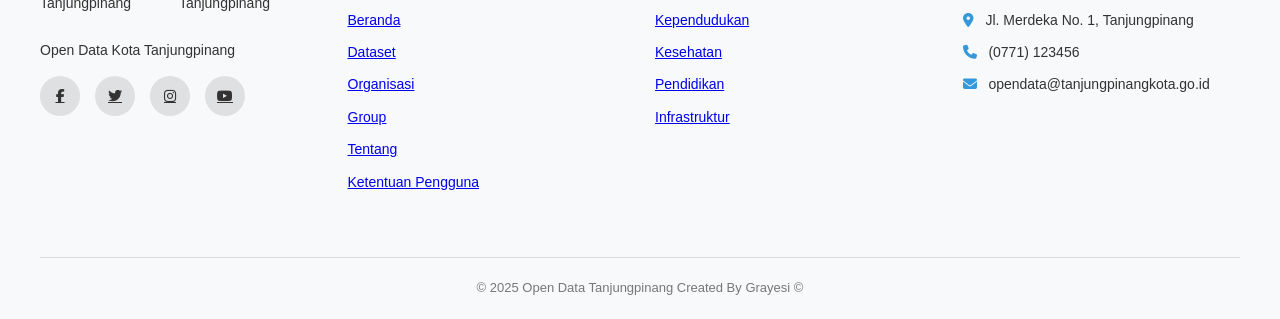
==== commit c0d4f44c: "Update b.html" ====
--- a/b.html
+++ b/b.html
@@ -287,9 +287,8 @@
         .org-image {
             width: 100px;
             height: 100px;
-            object-fit: center;
-            object-position: center;
-            margin: 0 auto 13px;
+            object-fit: cover;
+            margin: 0 auto 15px;
             border: 4px solid #fff;
             box-shadow: 0 4px 10px rgba(0,0,0,0.1);
             border-radius: 8px; /* Ubah dari border-radius: 50% (lingkaran) menjadi 8px (kotak dengan sudut melengkung) */
@@ -571,11 +570,11 @@
             </button>
             <ul id="mainMenu">
                 <li><a href="../index.html">Beranda</a></li>
-                <li><a href="../Menu Navbar/dataset.html">Dataset</a></li>
-                <li><a href="../Menu Navbar/organisasi.html" class="active">Organisasi</a></li>
-                <li><a href="../Menu Navbar/grup.html">Grup</a></li>
-                <li><a href="../Menu Navbar/tentang.html">Tentang</a></li>
-                <li><a href="../Menu Navbar/ketentuan pengguna.html">Ketentuan Pengguna</a></li>
+                <li><a href="dataset.html">Dataset</a></li>
+                <li><a href="organisasi.html" class="active">Organisasi</a></li>
+                <li><a href="grup.html">Grup</a></li>
+                <li><a href="tentang.html">Tentang</a></li>
+                <li><a href="ketentuan-pengguna.html">Ketentuan Pengguna</a></li>
                 <button class="btn btn-outline-light" data-bs-toggle="modal" data-bs-target="#loginModal">Login</button>
             </ul>
             <div class="mode-toggle">
@@ -612,12 +611,12 @@
                     <div class="org-card government">
                         <div class="org-header">
                             <!-- PERUBAHAN: Link gambar diubah dengan path yang jelas -->
-                            <img src="https://opendata.tanjungpinangkota.go.id/uploads/group/2022-07-21-065413.94432099diskominfo.jpg" alt="Pemerintah Kota Tanjungpinang" class="org-image">
-                            <h3 class="org-name">Dinas Komunikasi Dan Informatika</h3>
-                            <span class="org-category">TEKNOLOGI</span>
+                            <img src="https://via.placeholder.com/100x100/FF9800/FFFFFF?text=Pemkot" alt="Pemerintah Kota Tanjungpinang" class="org-image">
+                            <h3 class="org-name">Pemerintah Kota Tanjungpinang</h3>
+                            <span class="org-category">Pemerintahan</span>
                         </div>
                         <div class="org-body">
-                            <p class="org-description">Dinas yang bertanggung jawab atas Penyebaran informasi secara menyeluruh di Kota Ta    njungpinang.</p>
+                            <p class="org-description">Organisasi pemerintah daerah yang bertanggung jawab atas penyelenggaraan pemerintahan di Kota Tanjungpinang.</p>
                             <div class="org-stats">
                                 <div class="stat-item">
                                     <span class="count">45</span>
@@ -637,7 +636,7 @@
                     <div class="org-card education">
                         <div class="org-header">
                             <!-- PERUBAHAN: Link gambar diubah dengan path yang jelas -->
-                            <img src="https://opendata.tanjungpinangkota.go.id/uploads/group/2022-07-21-064928.082343Disdik.jpeg" alt="Dinas Pendidikan" class="org-image">
+                            <img src="https://via.placeholder.com/100x100/4CAF50/FFFFFF?text=Pendidikan" alt="Dinas Pendidikan" class="org-image">
                             <h3 class="org-name">Dinas Pendidikan</h3>
                             <span class="org-category">Pendidikan</span>
                         </div>
@@ -662,7 +661,7 @@
                     <div class="org-card health">
                         <div class="org-header">
                             <!-- PERUBAHAN: Link gambar diubah dengan path yang jelas -->
-                            <img src="https://opendata.tanjungpinangkota.go.id/uploads/group/2022-07-21-062558.873232logo-dinkes.jpg" alt="Dinas Kesehatan" class="org-image">
+                            <img src="https://via.placeholder.com/100x100/E91E63/FFFFFF?text=Kesehatan" alt="Dinas Kesehatan" class="org-image">
                             <h3 class="org-name">Dinas Kesehatan</h3>
                             <span class="org-category">Kesehatan</span>
                         </div>
@@ -687,12 +686,12 @@
                     <div class="org-card infrastructure">
                         <div class="org-header">
                             <!-- PERUBAHAN: Link gambar diubah dengan path yang jelas -->
-                            <img src="https://opendata.tanjungpinangkota.go.id/uploads/group/2022-07-21-065409.156444BPBD.jpg" alt="Dinas Lingkungan" class="org-image">
-                            <h3 class="org-name">Dinas Lingkungan Hidup</h3>
-                            <span class="org-category">LINGKUNGAN</span>
+                            <img src="https://via.placeholder.com/100x100/607D8B/FFFFFF?text=PUPR" alt="Dinas PUPR" class="org-image">
+                            <h3 class="org-name">Dinas PUPR</h3>
+                            <span class="org-category">Infrastruktur</span>
                         </div>
                         <div class="org-body">
-                            <p class="org-description">Dinas Pekerjaan Umum dan Penataan Ruang yang mengurusi infrastruktur lingkungan dan tata ruang kota.</p>
+                            <p class="org-description">Dinas Pekerjaan Umum dan Penataan Ruang yang mengurusi infrastruktur dan tata ruang kota.</p>
                             <div class="org-stats">
                                 <div class="stat-item">
                                     <span class="count">28</span>
@@ -712,7 +711,7 @@
                     <div class="org-card economic">
                         <div class="org-header">
                             <!-- PERUBAHAN: Link gambar diubah dengan path yang jelas -->
-                            <img src="https://opendata.tanjungpinangkota.go.id/uploads/group/2022-07-21-070520.391301logo-disdagin.png" alt="Dinas Perdagangan" class="org-image">
+                            <img src="https://via.placeholder.com/100x100/F44336/FFFFFF?text=Dagang" alt="Dinas Perdagangan" class="org-image">
                             <h3 class="org-name">Dinas Perdagangan</h3>
                             <span class="org-category">Ekonomi</span>
                         </div>
@@ -737,7 +736,7 @@
                     <div class="org-card social">
                         <div class="org-header">
                             <!-- PERUBAHAN: Link gambar diubah dengan path yang jelas -->
-                            <img src="https://opendata.tanjungpinangkota.go.id/uploads/group/2022-07-21-065528.971808logo-dinsos.png" alt="Dinas Sosial" class="org-image">
+                            <img src="https://via.placeholder.com/100x100/2196F3/FFFFFF?text=Sosial" alt="Dinas Sosial" class="org-image">
                             <h3 class="org-name">Dinas Sosial</h3>
                             <span class="org-category">Sosial</span>
                         </div>
@@ -768,8 +767,8 @@
             <div class="footer-content">
                 <div class="footer-col">
                     <!-- PERUBAHAN: Link gambar footer diubah dengan path yang jelas -->
-                    <img src="../images/logo pemkot.jpg" alt="Logo Pemerintah Kota Tanjungpinang">
-                    <img src="..//images/logo diskominfo.jpg" alt="Logo Diskominfo Tanjungpinang">
+                    <img src="https://via.placeholder.com/100x40/FF9800/FFFFFF?text=Pemkot" alt="Logo Pemerintah Kota Tanjungpinang">
+                    <img src="https://via.placeholder.com/110x40/2196F3/FFFFFF?text=Diskominfo" alt="Logo Diskominfo Tanjungpinang">
                     <p>Open Data Kota Tanjungpinang</p>
                     <div class="social-links">
                         <a href="#"><i class="fab fa-facebook-f"></i></a>
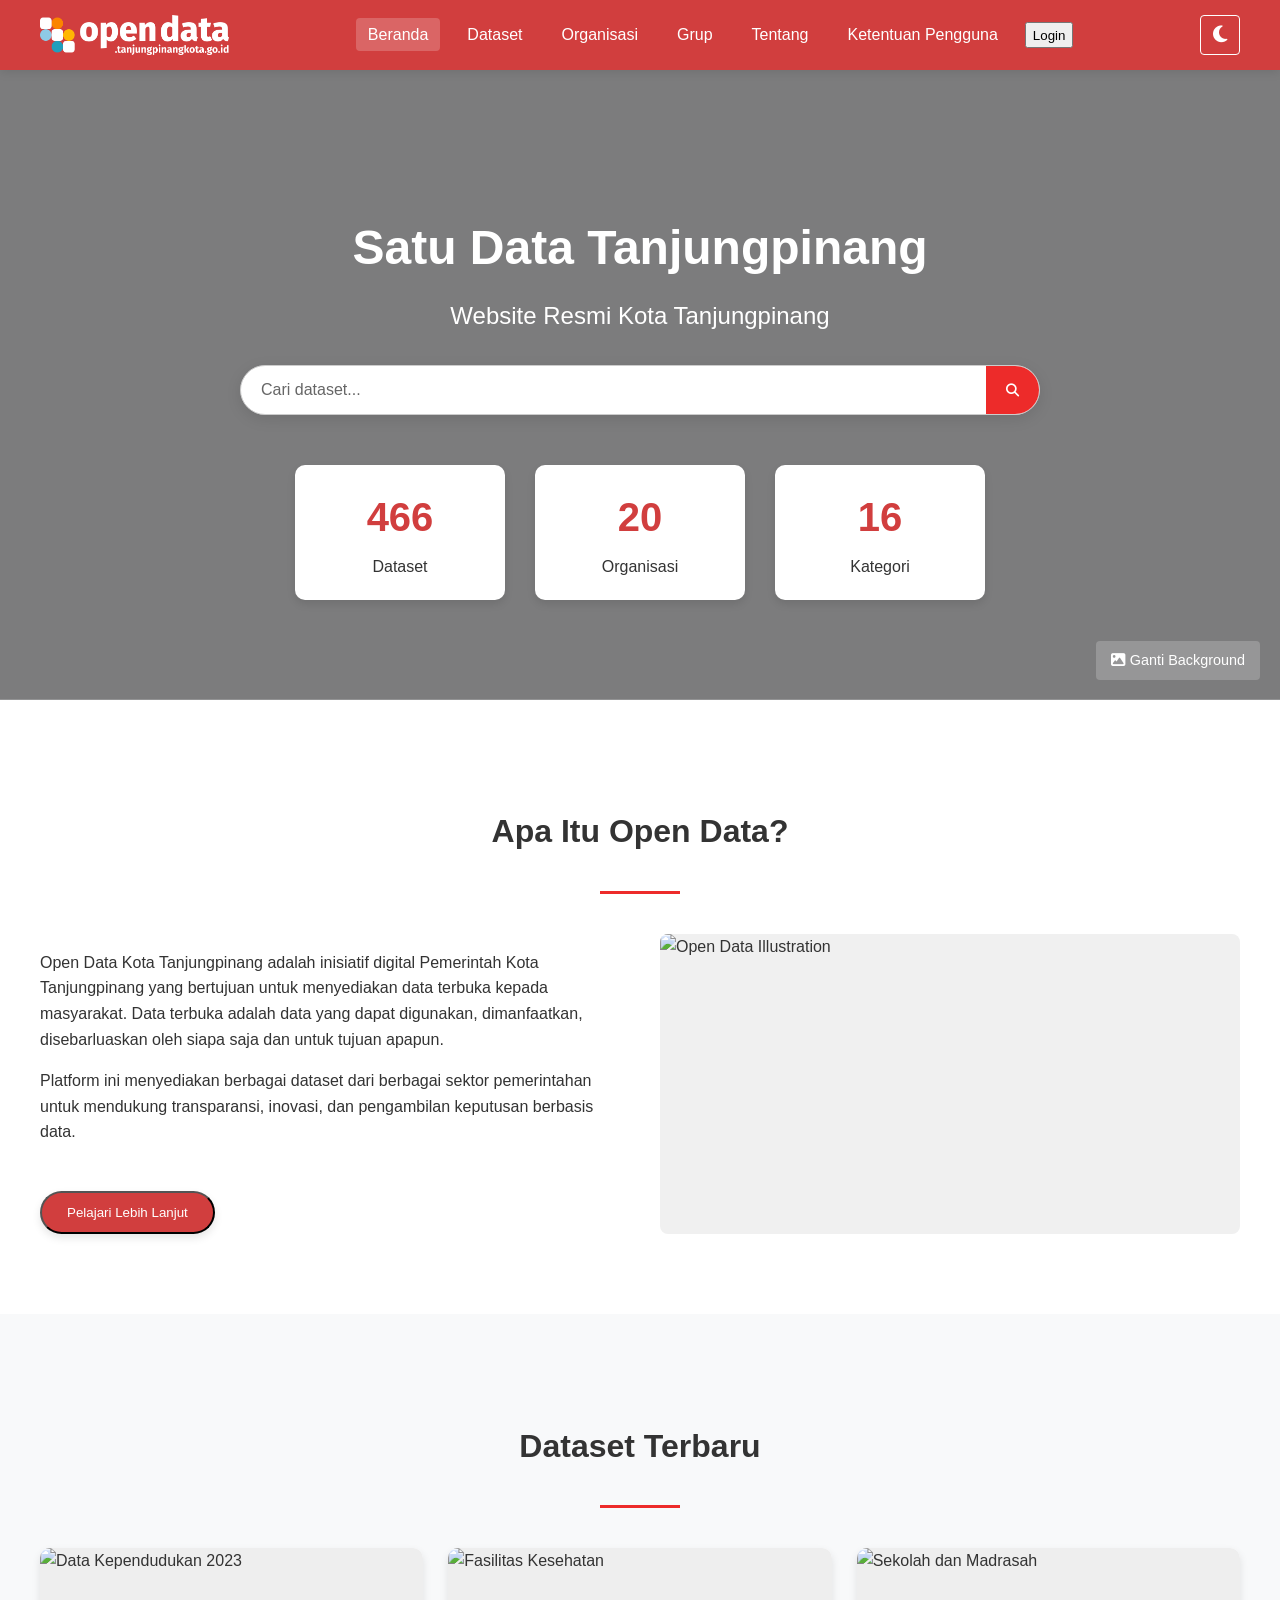
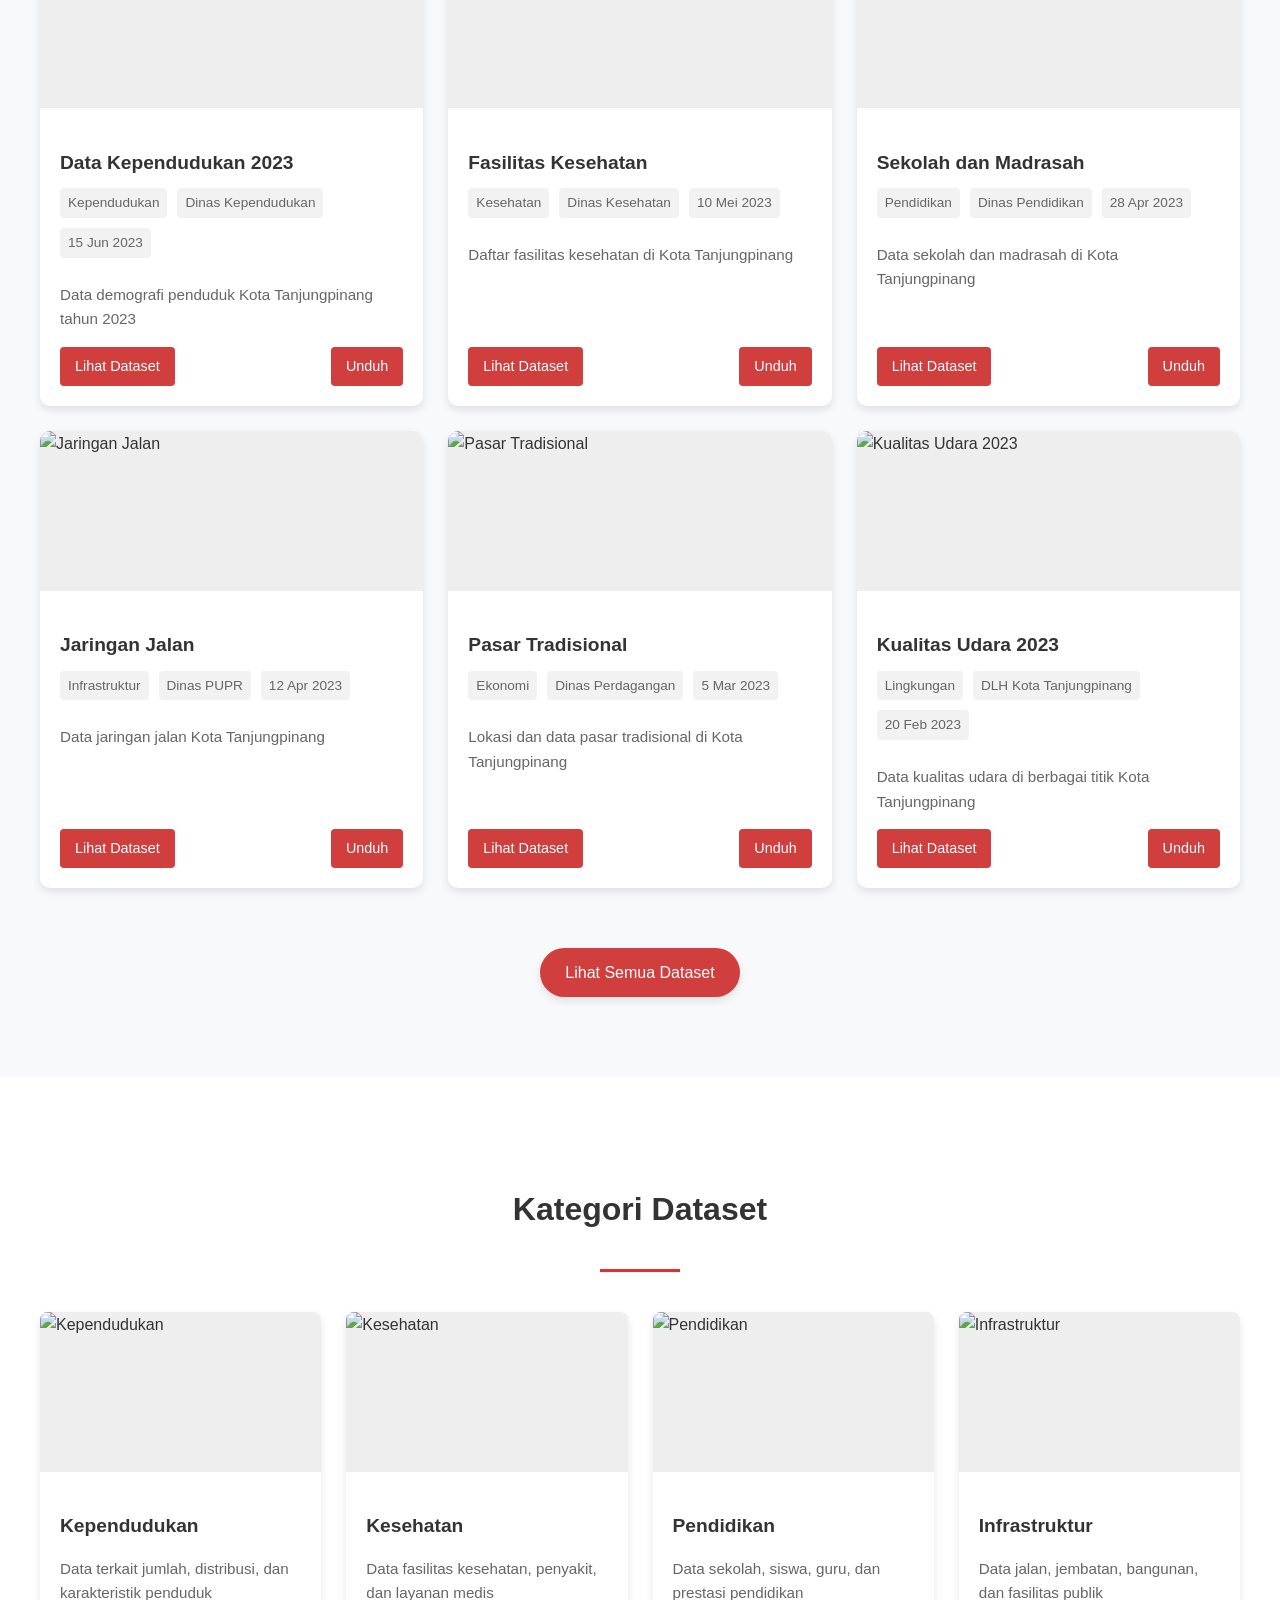
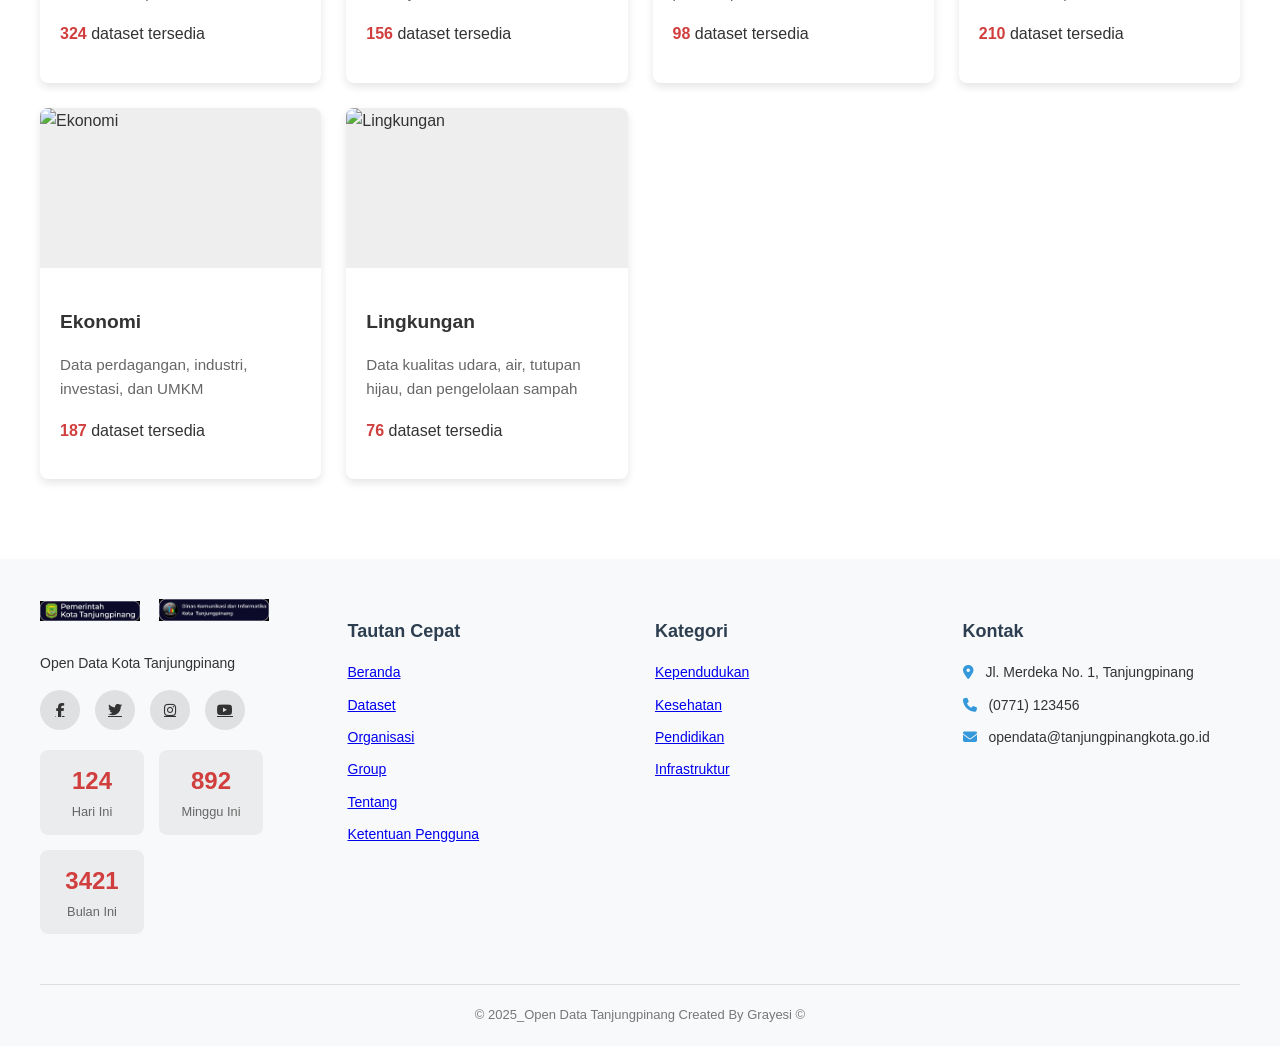
==== commit fa2a1b94: "update" ====
--- a/b.html
+++ b/b.html
@@ -3,772 +3,997 @@
 <head>
     <meta charset="UTF-8">
     <meta name="viewport" content="width=device-width, initial-scale=1.0">
-    <title>Organisasi - Open Data Tanjungpinang</title>
+    <title>Open Data Tanjungpinang</title>
     <link rel="stylesheet" href="https://cdnjs.cloudflare.com/ajax/libs/font-awesome/6.4.0/css/all.min.css">
-    <style>
-        :root {
-            --primary: #d13e3e;
-            --secondary: #CD1818;
-            --accent: #ED2B2A;
-            --light: #e7776f;
-            --dark: #343a30;
-            --success: #28a745;
-            --bg-body: #f8f9fa;
-            --bg-card: white;
-            --text-color: #333;
-            --text-muted: #666;
-            --header-bg: var(--primary);
-            --header-text: white;
-            --input-bg: white;
-            --input-border: #ccc;
-        }
-
-        body.dark-mode {
-            --primary: #e7776f;
-            --secondary: #e7776f;
-            --accent: #ec6b5a;
-            --light: #34495e;
-            --dark: #ecf0f1;
-            --success: #cc4e2e;
-            --bg-body: #1e2a38;
-            --bg-card: #2c3e50;
-            --text-color: #f8f9fa;
-            --text-muted: #b0bec5;
-            --header-bg: #1e2a38;
-            --header-text: #f8f9fa;
-            --input-bg: #34495e;
-            --input-border: #4a647a;
-        }
-
-        body {
-            margin: 0;
-            font-family: 'Segoe UI', Arial, sans-serif;
-            background-color: var(--bg-body);
-            color: var(--text-color);
-            line-height: 1.6;
-            transition: background-color 0.5s, color 0.5s;
-        }
-
-        /* Header Styles */
-        header {
+    <link rel="stylesheet" href="index.css">
+</head>
+<style>
+    :root {
+        --primary: #d13e3e;
+        --secondary: #CD1818;
+        --accent: #ED2B2A;
+        --light: #e7776f;
+        --dark: #343a30;
+        --success: #28a745;
+        --bg-body: #f8f9fa;
+        --bg-card: white;
+        --text-color: #333;
+        --text-muted: #666;
+        --header-bg: var(--primary);
+        --header-text: white;
+        --input-bg: white;
+        --input-border: #ccc;
+    }
+
+    body.dark-mode {
+        --primary: #e7776f;
+        --secondary: #e7776f;
+        --accent: #ec6b5a;
+        --light: #34495e;
+        --dark: #ecf0f1;
+        --success: #cc4e2e;
+        --bg-body: #1e2a38;
+        --bg-card: #2c3e50;
+        --text-color: #f8f9fa;
+        --text-muted: #b0bec5;
+        --header-bg: #1e2a38;
+        --header-text: #f8f9fa;
+        --input-bg: #34495e;
+        --input-border: #4a647a;
+    }
+
+    body {
+        margin: 0;
+        font-family: 'Segoe UI', Arial, sans-serif;
+        background-color: var(--bg-body);
+        color: var(--text-color);
+        line-height: 1.6;
+        transition: background-color 0.5s, color 0.5s;
+    }
+
+    header {
+        background-color: var(--header-bg);
+        color: var(--header-text);
+        padding: 15px 0;
+        position: sticky;
+        top: 0;
+        z-index: 1000;
+        box-shadow: 0 2px 10px rgba(0,0,0,0.1);
+        transition: background-color 0.5s, color 0.5s;
+    }
+
+    nav {
+        display: flex;
+        justify-content: space-between;
+        align-items: center;
+        max-width: 1200px;
+        margin: 0 auto;
+        padding: 0 20px;
+    }
+
+    .mode-toggle {
+        display: flex;
+        gap: 10px;
+        align-items: center;
+    }
+
+    .mode-toggle .icon-toggle {
+        background: none;
+        border: 1px solid var(--header-text);
+        color: var(--header-text);
+        width: 40px;
+        height: 40px;
+        border-radius: 4px;
+        cursor: pointer;
+        transition: background-color 0.3s, color 0.3s, border-color 0.3s;
+        font-size: 1.2rem;
+        display: flex;
+        justify-content: center;
+        align-items: center;
+        box-sizing: border-box;
+    }
+
+    .mode-toggle .icon-toggle:hover {
+        background-color: var(--header-text);
+        color: var(--header-bg);
+    }
+
+    .mode-toggle .icon-toggle.active {
+        background-color: var(--accent);
+        border-color: var(--accent);
+        color: white;
+    }
+
+    .logo {
+        display: flex;
+        align-items: center;
+        gap: 10px;
+    }
+
+    .logo img {
+        height: 40px;
+        transition: transform 0.3s;
+    }
+
+    .logo:hover img {
+        transform: scale(1.05);
+    }
+
+    .logo-text {
+        font-weight: bold;
+        font-size: 1.2rem;
+    }
+
+    nav ul {
+        list-style: none;
+        margin: 0;
+        padding: 0;
+        display: flex;
+        gap: 15px;
+    }
+
+    nav ul li a {
+        color: var(--header-text);
+        text-decoration: none;
+        font-weight: 500;
+        padding: 8px 12px;
+        border-radius: 4px;
+        transition: background-color 0.3s;
+    }
+
+    nav ul li a:hover, nav ul li a.active {
+        background-color: rgba(255,255,255,0.2);
+    }
+
+    .mobile-menu-btn {
+        display: none;
+        background: none;
+        border: none;
+        color: var(--header-text);
+        font-size: 1.5rem;
+        cursor: pointer;
+    }
+
+    .hero-section {
+        background: linear-gradient(rgba(0,0,0,0.5), rgba(0,0,0,0.5)), var(--hero-bg, url('https://images.unsplash.com/photo-1553877522-43269d4ea984?ixlib=rb-4.0.3&ixid=M3wxMjA3fDB8MHxwaG90by1wYWdlfHx8fGVufDB8fHx8fA%3D%3D&auto=format&fit=crop&w=1470&q=80'));
+        background-size: cover;
+        background-position: center;
+        color: white;
+        text-align: center;
+        padding: 100px 20px;
+        position: relative;
+    }
+
+    .hero-section h1 {
+        font-size: 3em;
+        margin-bottom: 10px;
+        animation: fadeInDown 1s ease;
+    }
+
+    .hero-section h1 a {
+        color: white;
+        text-decoration: none;
+        position: relative;
+        transition: all 0.3s ease;
+    }
+
+    .hero-section h1 a:hover {
+        color: #ffdd00;
+        text-shadow: 0 0 10px rgba(255, 221, 0, 0.7);
+    }
+
+    .hero-section h1 a::after {
+        content: '';
+        position: absolute;
+        bottom: -5px;
+        left: 0;
+        width: 100%;
+        height: 2px;
+        background-color: #ffdd00;
+        transform: scaleX(0);
+        transition: transform 0.3s ease;
+    }
+
+    .hero-section h1 a:hover::after {
+        transform: scaleX(1);
+    }
+
+    .hero-section h2 {
+        font-size: 1.5em;
+        margin-top: 0;
+        font-weight: normal;
+        animation: fadeInUp 1s ease 0.3s both;
+    }
+
+    .search-container {
+        max-width: 800px;
+        margin: 30px auto;
+        animation: fadeIn 1s ease 0.6s both;
+    }
+
+    .search-bar {
+        display: flex;
+        background: var(--input-bg);
+        border-radius: 50px;
+        overflow: hidden;
+        box-shadow: 0 4px 15px rgba(0,0,0,0.1);
+        border: 1px solid var(--input-border);
+        transition: background-color 0.5s, border-color 0.5s;
+    }
+
+    .search-bar input {
+        flex: 1;
+        padding: 15px 20px;
+        border: none;
+        font-size: 1rem;
+        outline: none;
+        background: transparent;
+        color: var(--text-color);
+    }
+
+    .search-bar input::placeholder {
+        color: var(--text-muted);
+    }
+
+    .search-bar button {
+        padding: 0 20px;
+        border: none;
+        background-color: var(--accent);
+        color: white;
+        cursor: pointer;
+        transition: background-color 0.3s;
+    }
+
+    .search-bar button:hover {
+        background-color: var(--secondary);
+    }
+
+    .stats {
+        display: flex;
+        justify-content: center;
+        gap: 30px;
+        margin-top: 50px;
+        flex-wrap: wrap;
+    }
+
+    .stat-item {
+        text-align: center;
+        background-color: var(--bg-card);
+        padding: 20px 30px;
+        border-radius: 10px;
+        box-shadow: 0 4px 8px rgba(0,0,0,0.1);
+        min-width: 150px;
+        transition: transform 0.3s, background-color 0.5s;
+    }
+
+    .stat-item:hover {
+        transform: translateY(-5px);
+    }
+
+    .stat-item span {
+        font-size: 2.5em;
+        font-weight: bold;
+        color: var(--primary);
+        display: block;
+    }
+
+    .stat-item p {
+        margin: 5px 0 0;
+        color: var(--text-color);
+    }
+
+    .about-opendata {
+        padding: 80px 20px;
+        background-color: var(--bg-card);
+        transition: background-color 0.5s;
+    }
+
+    .container {
+        max-width: 1200px;
+        margin: 0 auto;
+    }
+
+    .section-title {
+        text-align: center;
+        margin-bottom: 40px;
+        position: relative;
+    }
+
+    .section-title h2 {
+        font-size: 2rem;
+        color: var(--text-color);
+        display: inline-block;
+        padding-bottom: 10px;
+    }
+
+    .section-title h2::after {
+        content: '';
+        position: absolute;
+        bottom: 0;
+        left: 50%;
+        transform: translateX(-50%);
+        width: 80px;
+        height: 3px;
+        background-color: var(--accent);
+    }
+
+    .about-content {
+        display: flex;
+        gap: 40px;
+        align-items: center;
+    }
+
+    .about-text {
+        flex: 1;
+    }
+
+    .about-image {
+        flex: 1;
+        min-height: 300px;
+        background-color: #f0f0f0;
+        border-radius: 8px;
+        overflow: hidden;
+        position: relative;
+    }
+
+    body.dark-mode .about-image {
+        background-color: var(--secondary);
+    }
+
+    .about-image img {
+        width: 100%;
+        height: 100%;
+        object-fit: cover;
+        transition: transform 0.5s;
+    }
+
+    .about-image:hover img {
+        transform: scale(1.05);
+    }
+
+    .latest-datasets {
+        padding: 80px 20px;
+        background-color: var(--bg-body);
+        transition: background-color 0.5s;
+    }
+
+    .dataset-grid {
+        display: grid;
+        grid-template-columns: repeat(auto-fill, minmax(300px, 1fr));
+        gap: 25px;
+        max-width: 1200px;
+        margin: 0 auto;
+    }
+
+    .dataset-card {
+        background-color: var(--bg-card);
+        border-radius: 10px;
+        overflow: hidden;
+        box-shadow: 0 4px 8px rgba(0,0,0,0.1);
+        transition: transform 0.3s, box-shadow 0.3s, background-color 0.5s;
+        display: flex;
+        flex-direction: column;
+    }
+
+    .dataset-card:hover {
+        transform: translateY(-5px);
+        box-shadow: 0 10px 20px rgba(0,0,0,0.15);
+    }
+
+    .dataset-image {
+        height: 160px;
+        background-color: #eee;
+        position: relative;
+        overflow: hidden;
+    }
+
+    .dataset-image img {
+        width: 100%;
+        height: 100%;
+        object-fit: cover;
+        transition: transform 0.5s;
+    }
+
+    .dataset-card:hover .dataset-image img {
+        transform: scale(1.1);
+    }
+
+    .dataset-content {
+        padding: 20px;
+        flex: 1;
+        display: flex;
+        flex-direction: column;
+    }
+
+    .dataset-title {
+        font-size: 1.2rem;
+        margin-bottom: 10px;
+        color: var(--text-color);
+    }
+
+    .dataset-meta {
+        display: flex;
+        gap: 10px;
+        font-size: 0.85rem;
+        color: var(--text-muted);
+        margin-bottom: 10px;
+        flex-wrap: wrap;
+    }
+
+    .dataset-meta span {
+        background-color: rgba(0,0,0,0.05);
+        padding: 4px 8px;
+        border-radius: 4px;
+    }
+
+    .dataset-desc {
+        color: var(--text-muted);
+        margin-bottom: 15px;
+        font-size: 0.95rem;
+        flex: 1;
+    }
+
+    .dataset-actions {
+        display: flex;
+        justify-content: space-between;
+        align-items: center;
+    }
+
+    .dataset-btn {
+        display: inline-block;
+        background-color: var(--primary);
+        color: white;
+        padding: 8px 15px;
+        border-radius: 4px;
+        text-decoration: none;
+        font-weight: 500;
+        transition: background-color 0.3s;
+        font-size: 0.9rem;
+    }
+
+    .dataset-btn:hover {
+        background-color: var(--secondary);
+    }
+
+    .view-more {
+        display: inline-block;
+        margin-top: 30px;
+        padding: 12px 25px;
+        background-color: var(--primary);
+        color: white;
+        text-decoration: none;
+        border-radius: 50px;
+        font-weight: 500;
+        transition: all 0.3s;
+        box-shadow: 0 4px 8px rgba(0,0,0,0.1);
+    }
+
+    .view-more:hover {
+        background-color: var(--secondary);
+        transform: translateY(-3px);
+        box-shadow: 0 6px 12px rgba(0,0,0,0.15);
+    }
+
+    .categories {
+        padding: 80px 20px;
+        background-color: var(--bg-card);
+        transition: background-color 0.5s;
+    }
+
+    .category-grid {
+        display: grid;
+        grid-template-columns: repeat(auto-fill, minmax(280px, 1fr));
+        gap: 25px;
+    }
+
+    .category-card {
+        background-color: var(--bg-card);
+        border-radius: 8px;
+        overflow: hidden;
+        box-shadow: 0 4px 8px rgba(0,0,0,0.1);
+        transition: transform 0.3s, box-shadow 0.3s, background-color 0.5s;
+    }
+
+    .category-card:hover {
+        transform: translateY(-5px);
+        box-shadow: 0 10px 20px rgba(0,0,0,0.15);
+    }
+
+    .category-image {
+        height: 160px;
+        background-color: #eee;
+        position: relative;
+        overflow: hidden;
+    }
+
+    body.dark-mode .category-image {
+        background-color: var(--secondary);
+    }
+
+    .category-image img {
+        width: 100%;
+        height: 100%;
+        object-fit: cover;
+        transition: transform 0.5s;
+    }
+
+    .category-card:hover .category-image img {
+        transform: scale(1.1);
+    }
+
+    .category-content {
+        padding: 20px;
+    }
+
+    .category-title {
+        font-size: 1.2rem;
+        margin-bottom: 10px;
+        color: var(--text-color);
+    }
+
+    .category-desc {
+        color: var(--text-muted);
+        margin-bottom: 15px;
+        font-size: 0.95rem;
+    }
+
+    .category-count {
+        color: var(--primary);
+        font-weight: bold;
+    }
+
+    /* Footer Styles */
+    footer {
+        background-color: #f8f9fa;
+        padding: 40px 0 20px;
+        color: #333;
+        font-size: 14px;
+        transition: background-color 0.5s, color 0.5s;
+    }
+
+    body.dark-mode footer {
+        background-color: var(--header-bg);
+        color: var(--dark);
+    }
+
+    .footer-content {
+        display: flex;
+        flex-wrap: wrap;
+        justify-content: space-between;
+        gap: 30px;
+    }
+
+    .footer-col {
+        flex: 1;
+        min-width: 200px;
+        margin-bottom: 20px;
+    }
+
+    .footer-col img {
+        max-width: 120px;
+        height: auto;
+        margin-right: 15px;
+        margin-bottom: 15px;
+        object-fit: contain;
+    }
+
+    .footer-col img[src*="logo pemkot"] {
+        max-width: 100px;
+    }
+
+    .footer-col img[src*="logo diskominfo"] {
+        max-width: 110px;
+    }
+
+    .footer-col p {
+        margin: 10px 0;
+        line-height: 1.6;
+        color: inherit;
+    }
+
+    body.dark-mode .footer-col p {
+        color: var(--dark);
+    }
+
+    .social-links {
+        display: flex;
+        gap: 15px;
+        margin-top: 15px;
+    }
+
+    .social-links a {
+        display: flex;
+        align-items: center;
+        justify-content: center;
+        width: 40px;
+        height: 40px;
+        background-color: rgba(0,0,0,0.1);
+        border-radius: 50%;
+        color: #333;
+        transition: all 0.3s;
+    }
+
+    body.dark-mode .social-links a {
+        background-color: rgba(255,255,255,0.1);
+        color: var(--dark);
+    }
+
+    .social-links a:hover {
+        background-color: var(--accent);
+        color: white;
+    }
+
+    .footer-col h3 {
+        font-size: 18px;
+        margin-bottom: 15px;
+        color: #2c3e50;
+    }
+
+    body.dark-mode .footer-col h3 {
+        color: var(--dark);
+    }
+
+    .footer-col ul {
+        list-style: none;
+        padding: 0;
+    }
+
+    .footer-col ul li {
+        margin-bottom: 10px;
+        color: inherit;
+    }
+
+    body.dark-mode .footer-col ul li {
+        color: var(--dark);
+    }
+
+    .footer-col ul li i {
+        margin-right: 8px;
+        color: #3498db;
+    }
+
+    body.dark-mode .footer-col ul li i {
+        color: var(--accent);
+    }
+
+    .visitor-stats {
+        display: flex;
+        gap: 15px;
+        margin-top: 20px;
+        flex-wrap: wrap;
+    }
+
+    .visitor-stat {
+        background-color: rgba(0,0,0,0.05);
+        padding: 12px;
+        border-radius: 8px;
+        text-align: center;
+        min-width: 80px;
+        transition: background-color 0.5s;
+    }
+
+    body.dark-mode .visitor-stat {
+        background-color: rgba(255,255,255,0.1);
+    }
+
+    .visitor-stat .count {
+        font-size: 1.5rem;
+        font-weight: bold;
+        color: var(--primary);
+        display: block;
+    }
+
+    .visitor-stat .label {
+        font-size: 0.8rem;
+        color: var(--text-muted);
+    }
+
+    .copyright {
+        text-align: center;
+        margin-top: 30px;
+        padding-top: 20px;
+        border-top: 1px solid #ddd;
+        font-size: 13px;
+        color: #777;
+    }
+
+    body.dark-mode .copyright {
+        color: var(--dark);
+        border-top-color: rgba(255,255,255,0.1);
+    }
+
+    /* Responsive adjustments */
+    @media (max-width: 768px) {
+        .footer-col {
+            flex: 100%;
+        }
+        
+        .footer-col img {
+            max-width: 90px;
+        }
+        
+        nav ul {
+            position: fixed;
+            top: 70px;
+            left: 0;
+            width: 100%;
             background-color: var(--header-bg);
-            color: var(--header-text);
-            padding: 15px 0;
-            position: sticky;
-            top: 0;
-            z-index: 1000;
-            box-shadow: 0 2px 10px rgba(0,0,0,0.1);
-            transition: background-color 0.5s, color 0.5s;
-        }
-
-        nav {
-            display: flex;
-            justify-content: space-between;
+            flex-direction: column;
             align-items: center;
-            max-width: 1200px;
-            margin: 0 auto;
-            padding: 0 20px;
-        }
-
-        .logo {
-            display: flex;
-            align-items: center;
-            gap: 10px;
-        }
-
-        .logo img {
-            height: 40px;
-            transition: transform 0.3s;
-        }
-
-        .logo:hover img {
-            transform: scale(1.05);
-        }
-
-        .logo-text {
-            font-weight: bold;
+            padding: 20px 0;
+            gap: 15px;
+            transform: translateY(-150%);
+            transition: transform 0.3s ease, background-color 0.5s;
+            z-index: 999;
+        }
+
+        nav ul.active {
+            transform: translateY(0);
+        }
+
+        .mobile-menu-btn {
+            display: block;
+        }
+
+        .hero-section h1 {
+            font-size: 2.2rem;
+        }
+
+        .hero-section h2 {
             font-size: 1.2rem;
         }
 
-        nav ul {
-            list-style: none;
-            margin: 0;
-            padding: 0;
-            display: flex;
-            gap: 15px;
-        }
-
-        nav ul li a {
-            color: var(--header-text);
-            text-decoration: none;
-            font-weight: 500;
-            padding: 8px 12px;
-            border-radius: 4px;
-            transition: background-color 0.3s;
-        }
-
-        nav ul li a:hover, nav ul li a.active {
-            background-color: rgba(255,255,255,0.2);
-        }
-
+        .about-content {
+            flex-direction: column;
+        }
+        
+        .dataset-grid {
+            grid-template-columns: 1fr;
+        }
+        
         .mode-toggle {
-            display: flex;
-            gap: 10px;
-            align-items: center;
-        }
-
-        .mode-toggle .icon-toggle {
-            background: none;
-            border: 1px solid var(--header-text);
-            color: var(--header-text);
-            width: 40px;
-            height: 40px;
-            border-radius: 4px;
-            cursor: pointer;
-            transition: background-color 0.3s, color 0.3s, border-color 0.3s;
-            font-size: 1.2rem;
-            display: flex;
+            margin-top: 20px;
+        }
+
+        .visitor-stats {
             justify-content: center;
-            align-items: center;
-            box-sizing: border-box;
-        }
-
-        .mode-toggle .icon-toggle:hover {
-            background-color: var(--header-text);
-            color: var(--header-bg);
-        }
-
-        .mode-toggle .icon-toggle.active {
-            background-color: var(--accent);
-            border-color: var(--accent);
-            color: white;
-        }
-
-        .mobile-menu-btn {
-            display: none;
-            background: none;
-            border: none;
-            color: var(--header-text);
-            font-size: 1.5rem;
-            cursor: pointer;
-        }
-
-        /* Main Content Styles */
-        main {
-            flex: 1;
-            padding: 50px 0;
-        }
-
-        .container {
-            max-width: 1200px;
-            margin: 0 auto;
-            padding: 0 20px;
-        }
-
-        .section-title {
-            text-align: center;
-            margin-bottom: 40px;
-            position: relative;
-        }
-
-        .section-title h2 {
-            font-size: 2rem;
-            color: var(--text-color);
-            display: inline-block;
-            padding-bottom: 10px;
-        }
-
-        .section-title h2::after {
-            content: '';
-            position: absolute;
-            bottom: 0;
-            left: 50%;
-            transform: translateX(-50%);
-            width: 80px;
-            height: 3px;
-            background-color: var(--accent);
-        }
-
-        /* Pencarian dan Filter Organisasi */
-        .org-search-container {
-            max-width: 600px;
-            margin: 0 auto 40px;
-            display: flex;
-            border-radius: 50px;
-            overflow: hidden;
-            box-shadow: 0 4px 6px rgba(0, 0, 0, 0.1);
-            border: 1px solid var(--input-border);
-            transition: background-color 0.5s, border-color 0.5s;
-        }
-
-        .org-search-container input {
-            flex: 1;
-            padding: 12px 20px;
-            border: none;
-            font-size: 1rem;
-            outline: none;
-            background: var(--input-bg);
-            color: var(--text-color);
-        }
-
-        .org-search-container input::placeholder {
-            color: var(--text-muted);
-        }
-
-        .org-search-container button {
-            padding: 0 25px;
-            border: none;
-            background-color: var(--primary);
-            color: white;
-            cursor: pointer;
-            transition: background-color 0.3s;
-        }
-
-        .org-search-container button:hover {
-            background-color: var(--secondary);
-        }
-
-        .categories-filter {
-            display: flex;
-            flex-wrap: wrap;
-            justify-content: center;
-            gap: 15px;
-            margin-bottom: 40px;
-        }
-
-        .category-btn {
-            padding: 8px 20px;
-            border: 1px solid var(--input-border);
-            border-radius: 30px;
-            background-color: var(--bg-card);
-            color: var(--text-color);
-            cursor: pointer;
-            transition: all 0.3s;
-            box-shadow: 0 2px 4px rgba(0,0,0,0.1);
-            font-weight: 500;
-        }
-
-        .category-btn:hover, .category-btn.active {
-            background-color: var(--primary);
-            color: white;
-            transform: translateY(-2px);
-            border-color: var(--primary);
-        }
-
-        /* Grid Organisasi */
-        .orgs-grid {
-            display: grid;
-            grid-template-columns: repeat(auto-fill, minmax(300px, 1fr));
-            gap: 30px;
-        }
-
-        .org-card {
-            background-color: var(--bg-card);
-            border-radius: 12px;
-            box-shadow: 0 4px 8px rgba(0,0,0,0.1);
-            overflow: hidden;
-            transition: transform 0.3s, box-shadow 0.3s, background-color 0.5s;
-            display: flex;
-            flex-direction: column;
-        }
-
-        .org-card:hover {
-            transform: translateY(-8px);
-            box-shadow: 0 8px 25px rgba(0,0,0,0.15);
-        }
-
-        .org-header {
-            padding: 25px 25px 15px;
-            text-align: center;
-            border-bottom: 1px solid var(--input-border);
-        }
-
-        /* PERUBAHAN: Gambar organisasi diubah menjadi kotak */
-        .org-image {
-            width: 100px;
-            height: 100px;
-            object-fit: cover;
-            margin: 0 auto 15px;
-            border: 4px solid #fff;
-            box-shadow: 0 4px 10px rgba(0,0,0,0.1);
-            border-radius: 8px; /* Ubah dari border-radius: 50% (lingkaran) menjadi 8px (kotak dengan sudut melengkung) */
-        }
-
-        /* Warna untuk kategori */
-        .government .org-image { border-color: #FF9800; }
-        .education .org-image { border-color: #4CAF50; }
-        .health .org-image { border-color: #E91E63; }
-        .infrastructure .org-image { border-color: #607D8B; }
-        .economic .org-image { border-color: #F44336; }
-        .social .org-image { border-color: #2196F3; }
-
-        .org-name {
-            font-size: 1.4rem;
-            font-weight: 600;
-            color: var(--text-color);
-            margin-bottom: 8px;
-        }
-
-        .org-category {
-            display: inline-block;
-            padding: 5px 12px;
-            border-radius: 20px;
-            font-size: 0.8rem;
-            font-weight: 500;
-            color: white;
-            text-transform: uppercase;
-        }
-
-        .government .org-category { background-color: #FF9800; }
-        .education .org-category { background-color: #4CAF50; }
-        .health .org-category { background-color: #E91E63; }
-        .infrastructure .org-category { background-color: #607D8B; }
-        .economic .org-category { background-color: #F44336; }
-        .social .org-category { background-color: #2196F3; }
-
-        .org-body {
-            padding: 20px 25px;
-            flex-grow: 1;
-        }
-
-        .org-description {
-            font-size: 0.95rem;
-            color: var(--text-muted);
-            line-height: 1.6;
-            margin-bottom: 20px;
-        }
-        
-        .org-stats {
-            display: flex;
-            justify-content: space-between;
-            margin-bottom: 20px;
-            border-top: 1px solid var(--input-border);
-            padding-top: 20px;
-        }
-
-        .stat-item {
-            text-align: center;
-        }
-
-        .stat-item .count {
-            font-size: 1.5rem;
-            font-weight: bold;
-            color: var(--primary);
-        }
-
-        .stat-item .label {
-            font-size: 0.85rem;
-            color: var(--text-muted);
-        }
-        
-        .org-footer {
-            padding: 15px 25px;
-            border-top: 1px solid var(--input-border);
-            display: flex;
-            justify-content: space-between;
-            align-items: center;
-        }
-
-        .view-btn {
-            padding: 10px 25px;
-            border: none;
-            border-radius: 5px;
-            background-color: var(--primary);
-            color: white;
-            cursor: pointer;
-            transition: background-color 0.3s, transform 0.2s;
-            font-weight: 500;
-        }
-
-        .view-btn:hover {
-            background-color: var(--secondary);
-            transform: translateY(-2px);
-        }
-
-        /* Footer Styles */
-        footer {
-            background-color: #f8f9fa;
-            padding: 40px 0 20px;
-            color: #333;
-            font-size: 14px;
-            transition: background-color 0.5s, color 0.5s;
-        }
-
-        body.dark-mode footer {
-            background-color: var(--header-bg);
-            color: var(--dark);
-        }
-
-        .footer-content {
-            display: flex;
-            flex-wrap: wrap;
-            justify-content: space-between;
-            gap: 30px;
-        }
-
-        .footer-col {
-            flex: 1;
-            min-width: 200px;
-            margin-bottom: 20px;
-        }
-
-        .footer-col img {
-            max-width: 120px;
-            height: auto;
-            margin-right: 15px;
-            margin-bottom: 15px;
-            object-fit: contain;
-        }
-
-        .footer-col img[src*="logo pemkot"] {
-            max-width: 100px;
-        }
-
-        .footer-col img[src*="logo diskominfo"] {
-            max-width: 110px;
-        }
-
-        .footer-col p {
-            margin: 10px 0;
-            line-height: 1.6;
-            color: inherit;
-        }
-
-        body.dark-mode .footer-col p {
-            color: var(--dark);
-        }
-
-        .social-links {
-            display: flex;
-            gap: 15px;
-            margin-top: 15px;
-        }
-
-        .social-links a {
-            display: flex;
-            align-items: center;
-            justify-content: center;
-            width: 40px;
-            height: 40px;
-            background-color: rgba(0,0,0,0.1);
-            border-radius: 50%;
-            color: #333;
-            transition: all 0.3s;
-        }
-
-        body.dark-mode .social-links a {
-            background-color: rgba(255,255,255,0.1);
-            color: var(--dark);
-        }
-
-        .social-links a:hover {
-            background-color: var(--accent);
-            color: white;
-        }
-
-        .footer-col h3 {
-            font-size: 18px;
-            margin-bottom: 15px;
-            color: #2c3e50;
-        }
-
-        body.dark-mode .footer-col h3 {
-            color: var(--dark);
-        }
-
-        .footer-col ul {
-            list-style: none;
-            padding: 0;
-        }
-
-        .footer-col ul li {
-            margin-bottom: 10px;
-            color: inherit;
-        }
-
-        body.dark-mode .footer-col ul li {
-            color: var(--dark);
-        }
-
-        .footer-col ul li i {
-            margin-right: 8px;
-            color: #3498db;
-        }
-
-        body.dark-mode .footer-col ul li i {
-            color: var(--accent);
-        }
-
-        .copyright {
-            text-align: center;
-            margin-top: 30px;
-            padding-top: 20px;
-            border-top: 1px solid #ddd;
-            font-size: 13px;
-            color: #777;
-        }
-
-        body.dark-mode .copyright {
-            color: var(--dark);
-            border-top-color: rgba(255,255,255,0.1);
-        }
-
-        /* Responsive adjustments */
-        @media (max-width: 768px) {
-            .footer-col {
-                flex: 100%;
-            }
-            
-            .footer-col img {
-                max-width: 90px;
-            }
-            
-            nav ul {
-                position: fixed;
-                top: 70px;
-                left: 0;
-                width: 100%;
-                background-color: var(--header-bg);
-                flex-direction: column;
-                align-items: center;
-                padding: 20px 0;
-                gap: 15px;
-                transform: translateY(-150%);
-                transition: transform 0.3s ease, background-color 0.5s;
-                z-index: 999;
-            }
-
-            nav ul.active {
-                transform: translateY(0);
-            }
-
-            .mobile-menu-btn {
-                display: block;
-            }
-
-            .categories-filter {
-                overflow-x: auto;
-                justify-content: flex-start;
-                padding-bottom: 10px;
-            }
-            
-            .org-image {
-                width: 80px;
-                height: 80px;
-            }
-        }
-    </style>
-</head>
+        }
+    }
+
+    /* Loading animation */
+    .loader {
+        display: none;
+        position: fixed;
+        top: 0;
+        left: 0;
+        width: 100%;
+        height: 100%;
+        background-color: rgba(0,0,0,0.7);
+        z-index: 9999;
+        justify-content: center;
+        align-items: center;
+    }
+
+    .loader-content {
+        text-align: center;
+        color: white;
+    }
+
+    .spinner {
+        width: 50px;
+        height: 50px;
+        border: 5px solid rgba(255,255,255,0.3);
+        border-radius: 50%;
+        border-top-color: var(--accent);
+        animation: spin 1s ease-in-out infinite;
+        margin: 0 auto 20px;
+    }
+
+    @keyframes spin {
+        to { transform: rotate(360deg); }
+    }
+
+    /* Toast notification */
+    .toast {
+        position: fixed;
+        bottom: 20px;
+        right: 20px;
+        background-color: var(--success);
+        color: white;
+        padding: 15px 25px;
+        border-radius: 4px;
+        box-shadow: 0 4px 12px rgba(0,0,0,0.15);
+        transform: translateY(100px);
+        opacity: 0;
+        transition: all 0.3s ease;
+        z-index: 1000;
+    }
+
+    .toast.show {
+        transform: translateY(0);
+        opacity: 1;
+    }
+
+    /* Animations */
+    @keyframes fadeIn {
+        from { opacity: 0; }
+        to { opacity: 1; }
+    }
+
+    @keyframes fadeInDown {
+        from {
+            opacity: 0;
+            transform: translateY(-20px);
+        }
+        to {
+            opacity: 1;
+            transform: translateY(0);
+        }
+    }
+
+    @keyframes fadeInUp {
+        from {
+            opacity: 0;
+            transform: translateY(20px);
+        }
+        to {
+            opacity: 1;
+            transform: translateY(0);
+        }
+    }
+
+    /* Custom background upload */
+    .bg-upload-container {
+        position: absolute;
+        bottom: 20px;
+        right: 20px;
+        z-index: 10;
+    }
+
+    .bg-upload-btn {
+        background-color: rgba(255,255,255,0.2);
+        color: white;
+        border: none;
+        padding: 8px 15px;
+        border-radius: 4px;
+        cursor: pointer;
+        font-size: 0.9rem;
+        transition: background-color 0.3s;
+        display: flex;
+        align-items: center;
+        gap: 5px;
+    }
+
+    .bg-upload-btn:hover {
+        background-color: rgba(255,255,255,0.3);
+    }
+
+    #bgUpload {
+        display: none;
+    }
+</style>
 <body>
+    <div class="loader" id="loader">
+        <div class="loader-content">
+            <div class="spinner"></div>
+            <p>Memuat Data...</p>
+        </div>
+    </div>
+    <div class="toast" id="toast"></div>
+
     <header>
         <nav>
             <div class="logo">
-                <img src="../images/opendata tg.png" alt="Open Data Logo">
+                <img src="images/opendata tg.png" alt="Open Data Logo">
             </div>
             <button class="mobile-menu-btn" id="mobileMenuBtn">
                 <i class="fas fa-bars"></i>
             </button>
             <ul id="mainMenu">
-                <li><a href="../index.html">Beranda</a></li>
-                <li><a href="dataset.html">Dataset</a></li>
-                <li><a href="organisasi.html" class="active">Organisasi</a></li>
-                <li><a href="grup.html">Grup</a></li>
-                <li><a href="tentang.html">Tentang</a></li>
-                <li><a href="ketentuan-pengguna.html">Ketentuan Pengguna</a></li>
-                <button class="btn btn-outline-light" data-bs-toggle="modal" data-bs-target="#loginModal">Login</button>
+                <li><a href="index.html" class="active">Beranda</a></li>
+                <li><a href="menu navbar/dataset.html">Dataset</a></li>
+                <li><a href="menu navbar/organisasi.html">Organisasi</a></li>
+                <li><a href="menu navbar/grup.html">Grup</a></li>
+                <li><a href="menu navbar/tentang.html">Tentang</a></li>
+                <li><a href="menu navbar/ketentuan pengguna.html">Ketentuan Pengguna</a></li>
+                 <button class="btn btn-outline-light" data-bs-toggle="modal" data-bs-target="#loginModal">Login</button>
             </ul>
-            <div class="mode-toggle">
-                <button id="darkModeBtn" class="icon-toggle" aria-label="Toggle Dark Mode">
-                    <i class="fas fa-moon"></i>
-                </button>
-            </div>
+                <li class="mode-toggle">
+                    <button id="darkModeBtn" class="icon-toggle" aria-label="Toggle Dark Mode">
+                        <i class="fas fa-moon"></i>
+                    </button>
+                </li>
+            </ul>
         </nav>
     </header>
 
     <main>
-        <div class="container">
-            <section class="orgs-section">
+        <section class="hero-section" id="heroSection">
+            <div class="bg-upload-container">
+                <label for="bgUpload" class="bg-upload-btn">
+                    <i class="fas fa-image"></i> Ganti Background
+                </label>
+                <input type="file" id="bgUpload" accept="image/*">
+            </div>
+            
+            <h1><a href="https://tanjungpinangkota.go.id" title="Kunjungi Website Resmi Kota Tanjungpinang">Satu Data Tanjungpinang</a></h1>
+            <h2>Website Resmi Kota Tanjungpinang</h2>
+            
+            <div class="search-container">
+                <div class="search-bar">
+                    <input type="text" id="searchInput" placeholder="Cari dataset...">
+                    <button id="searchBtn">
+                        <i class="fas fa-search"></i>
+                    </button>
+                </div>
+            </div>
+            
+            <div class="stats">
+                <div class="stat-item" id="datasetStat">
+                    <span>0</span>
+                    <p>Dataset</p>
+                </div>
+                <div class="stat-item" id="orgStat">
+                    <span>0</span>
+                    <p>Organisasi</p>
+                </div>
+                <div class="stat-item" id="categoryStat">
+                    <span>0</span>
+                    <p>Kategori</p>
+                </div>
+            </div>
+        </section>
+
+        <section class="about-opendata">
+            <div class="container">
                 <div class="section-title">
-                    <h2>Organisasi</h2>
-                </div>
-
-                <div class="org-search-container">
-                    <input type="text" placeholder="Cari organisasi...">
-                    <button><i class="fas fa-search"></i></button>
-                </div>
-
-                <div class="categories-filter">
-                    <button class="category-btn active">Semua</button>
-                    <button class="category-btn">Pemerintahan</button>
-                    <button class="category-btn">Pendidikan</button>
-                    <button class="category-btn">Kesehatan</button>
-                    <button class="category-btn">Infrastruktur</button>
-                    <button class="category-btn">Ekonomi</button>
-                    <button class="category-btn">Sosial</button>
-                </div>
-
-                <div class="orgs-grid">
-                    <div class="org-card government">
-                        <div class="org-header">
-                            <!-- PERUBAHAN: Link gambar diubah dengan path yang jelas -->
-                            <img src="https://via.placeholder.com/100x100/FF9800/FFFFFF?text=Pemkot" alt="Pemerintah Kota Tanjungpinang" class="org-image">
-                            <h3 class="org-name">Pemerintah Kota Tanjungpinang</h3>
-                            <span class="org-category">Pemerintahan</span>
-                        </div>
-                        <div class="org-body">
-                            <p class="org-description">Organisasi pemerintah daerah yang bertanggung jawab atas penyelenggaraan pemerintahan di Kota Tanjungpinang.</p>
-                            <div class="org-stats">
-                                <div class="stat-item">
-                                    <span class="count">45</span>
-                                    <span class="label">Dataset</span>
-                                </div>
-                                <div class="stat-item">
-                                    <span class="count">12</span>
-                                    <span class="label">Grup</span>
-                                </div>
-                            </div>
-                        </div>
-                        <div class="org-footer">
-                            <button class="view-btn">Lihat Detail</button>
-                        </div>
+                    <h2>Apa Itu Open Data?</h2>
+                </div>
+                <div class="about-content">
+                    <div class="about-text">
+                        <p>Open Data Kota Tanjungpinang adalah inisiatif digital Pemerintah Kota Tanjungpinang yang bertujuan untuk menyediakan data terbuka kepada masyarakat. Data terbuka adalah data yang dapat digunakan, dimanfaatkan, disebarluaskan oleh siapa saja dan untuk tujuan apapun.</p>
+                        <p>Platform ini menyediakan berbagai dataset dari berbagai sektor pemerintahan untuk mendukung transparansi, inovasi, dan pengambilan keputusan berbasis data.</p>
+                        <button id="learnMoreBtn" class="view-more">Pelajari Lebih Lanjut</button>
                     </div>
-
-                    <div class="org-card education">
-                        <div class="org-header">
-                            <!-- PERUBAHAN: Link gambar diubah dengan path yang jelas -->
-                            <img src="https://via.placeholder.com/100x100/4CAF50/FFFFFF?text=Pendidikan" alt="Dinas Pendidikan" class="org-image">
-                            <h3 class="org-name">Dinas Pendidikan</h3>
-                            <span class="org-category">Pendidikan</span>
-                        </div>
-                        <div class="org-body">
-                            <p class="org-description">Dinas yang bertanggung jawab atas pengelolaan dan pengembangan pendidikan di Kota Tanjungpinang.</p>
-                            <div class="org-stats">
-                                <div class="stat-item">
-                                    <span class="count">38</span>
-                                    <span class="label">Dataset</span>
-                                </div>
-                                <div class="stat-item">
-                                    <span class="count">8</span>
-                                    <span class="label">Grup</span>
-                                </div>
-                            </div>
-                        </div>
-                        <div class="org-footer">
-                            <button class="view-btn">Lihat Detail</button>
-                        </div>
+                    <div class="about-image">
+                        <img src="" alt="Open Data Illustration">
                     </div>
-                    
-                    <div class="org-card health">
-                        <div class="org-header">
-                            <!-- PERUBAHAN: Link gambar diubah dengan path yang jelas -->
-                            <img src="https://via.placeholder.com/100x100/E91E63/FFFFFF?text=Kesehatan" alt="Dinas Kesehatan" class="org-image">
-                            <h3 class="org-name">Dinas Kesehatan</h3>
-                            <span class="org-category">Kesehatan</span>
-                        </div>
-                        <div class="org-body">
-                            <p class="org-description">Dinas yang mengurusi pelayanan kesehatan dan program kesehatan masyarakat di Kota Tanjungpinang.</p>
-                            <div class="org-stats">
-                                <div class="stat-item">
-                                    <span class="count">32</span>
-                                    <span class="label">Dataset</span>
-                                </div>
-                                <div class="stat-item">
-                                    <span class="count">6</span>
-                                    <span class="label">Grup</span>
-                                </div>
-                            </div>
-                        </div>
-                        <div class="org-footer">
-                            <button class="view-btn">Lihat Detail</button>
-                        </div>
-                    </div>
-
-                    <div class="org-card infrastructure">
-                        <div class="org-header">
-                            <!-- PERUBAHAN: Link gambar diubah dengan path yang jelas -->
-                            <img src="https://via.placeholder.com/100x100/607D8B/FFFFFF?text=PUPR" alt="Dinas PUPR" class="org-image">
-                            <h3 class="org-name">Dinas PUPR</h3>
-                            <span class="org-category">Infrastruktur</span>
-                        </div>
-                        <div class="org-body">
-                            <p class="org-description">Dinas Pekerjaan Umum dan Penataan Ruang yang mengurusi infrastruktur dan tata ruang kota.</p>
-                            <div class="org-stats">
-                                <div class="stat-item">
-                                    <span class="count">28</span>
-                                    <span class="label">Dataset</span>
-                                </div>
-                                <div class="stat-item">
-                                    <span class="count">5</span>
-                                    <span class="label">Grup</span>
-                                </div>
-                            </div>
-                        </div>
-                        <div class="org-footer">
-                            <button class="view-btn">Lihat Detail</button>
-                        </div>
-                    </div>
-
-                    <div class="org-card economic">
-                        <div class="org-header">
-                            <!-- PERUBAHAN: Link gambar diubah dengan path yang jelas -->
-                            <img src="https://via.placeholder.com/100x100/F44336/FFFFFF?text=Dagang" alt="Dinas Perdagangan" class="org-image">
-                            <h3 class="org-name">Dinas Perdagangan</h3>
-                            <span class="org-category">Ekonomi</span>
-                        </div>
-                        <div class="org-body">
-                            <p class="org-description">Dinas yang mengurusi perdagangan, industri, dan koperasi di wilayah Kota Tanjungpinang.</p>
-                            <div class="org-stats">
-                                <div class="stat-item">
-                                    <span class="count">25</span>
-                                    <span class="label">Dataset</span>
-                                </div>
-                                <div class="stat-item">
-                                    <span class="count">4</span>
-                                    <span class="label">Grup</span>
-                                </div>
-                            </div>
-                        </div>
-                        <div class="org-footer">
-                            <button class="view-btn">Lihat Detail</button>
-                        </div>
-                    </div>
-
-                    <div class="org-card social">
-                        <div class="org-header">
-                            <!-- PERUBAHAN: Link gambar diubah dengan path yang jelas -->
-                            <img src="https://via.placeholder.com/100x100/2196F3/FFFFFF?text=Sosial" alt="Dinas Sosial" class="org-image">
-                            <h3 class="org-name">Dinas Sosial</h3>
-                            <span class="org-category">Sosial</span>
-                        </div>
-                        <div class="org-body">
-                            <p class="org-description">Dinas yang menangani masalah kesejahteraan sosial dan pemberdayaan masyarakat.</p>
-                            <div class="org-stats">
-                                <div class="stat-item">
-                                    <span class="count">22</span>
-                                    <span class="label">Dataset</span>
-                                </div>
-                                <div class="stat-item">
-                                    <span class="count">3</span>
-                                    <span class="label">Grup</span>
-                                </div>
-                            </div>
-                        </div>
-                        <div class="org-footer">
-                            <button class="view-btn">Lihat Detail</button>
-                        </div>
-                    </div>
-                </div>
-            </section>
-        </div>
+                </div>
+            </div>
+        </section>
+
+        <section class="latest-datasets">
+            <div class="container">
+                <div class="section-title">
+                    <h2>Dataset Terbaru</h2>
+                </div>
+                <div class="dataset-grid" id="datasetGrid">
+                    <!-- Dataset cards will be inserted here by JavaScript -->
+                </div>
+                <div style="text-align: center; margin-top: 30px;">
+                    <a href="#" class="view-more">Lihat Semua Dataset</a>
+                </div>
+            </div>
+        </section>
+
+        <section class="categories">
+            <div class="container">
+                <div class="section-title">
+                    <h2>Kategori Dataset</h2>
+                </div>
+                <div class="category-grid" id="categoryGrid">
+                    <!-- Category cards will be inserted here by JavaScript -->
+                </div>
+            </div>
+        </section>
     </main>
 
     <footer>
         <div class="container">
             <div class="footer-content">
                 <div class="footer-col">
-                    <!-- PERUBAHAN: Link gambar footer diubah dengan path yang jelas -->
-                    <img src="https://via.placeholder.com/100x40/FF9800/FFFFFF?text=Pemkot" alt="Logo Pemerintah Kota Tanjungpinang">
-                    <img src="https://via.placeholder.com/110x40/2196F3/FFFFFF?text=Diskominfo" alt="Logo Diskominfo Tanjungpinang">
+                    <img src="images/logo pemkot.jpg" alt="Logo Pemerintah Kota Tanjungpinang">
+                    <img src="images/logo diskominfo.jpg" alt="Logo Diskominfo Tanjungpinang">
                     <p>Open Data Kota Tanjungpinang</p>
                     <div class="social-links">
                         <a href="#"><i class="fab fa-facebook-f"></i></a>
@@ -776,16 +1001,31 @@
                         <a href="#"><i class="fab fa-instagram"></i></a>
                         <a href="#"><i class="fab fa-youtube"></i></a>
                     </div>
+                    
+                    <div class="visitor-stats">
+                        <div class="visitor-stat">
+                            <span class="count" id="todayVisitors">124</span>
+                            <span class="label">Hari Ini</span>
+                        </div>
+                        <div class="visitor-stat">
+                            <span class="count" id="weekVisitors">892</span>
+                            <span class="label">Minggu Ini</span>
+                        </div>
+                        <div class="visitor-stat">
+                            <span class="count" id="monthVisitors">3421</span>
+                            <span class="label">Bulan Ini</span>
+                        </div>
+                    </div>
                 </div>
                 <div class="footer-col">
                     <h3>Tautan Cepat</h3>
                     <ul>
-                        <li><a href="../index.html">Beranda</a></li>
-                        <li><a href="dataset.html">Dataset</a></li>
-                        <li><a href="organisasi.html" class="active">Organisasi</a></li>
-                        <li><a href="grup.html">Group</a></li>
-                        <li><a href="tentang.html">Tentang</a></li>
-                        <li><a href="ketentuan-pengguna.html">Ketentuan Pengguna</a></li>
+                        <li><a href="index.html">Beranda</a></li>
+                        <li><a href="../Menu Navbar/dataset.html">Dataset</a></li>
+                        <li><a href="../Menu Navbar/organisasi.html">Organisasi</a></li>
+                        <li><a href="../Menu Navbar/grup.html">Group</a></li>
+                        <li><a href="../Menu Navbar/grup.html">Tentang</a></li>
+                        <li><a href="../Menu Navbar/ketentuan pengguna.html">Ketentuan Pengguna</a></li>
                     </ul>
                 </div>
                 <div class="footer-col">
@@ -807,7 +1047,7 @@
                 </div>
             </div>
             <div class="copyright">
-                &copy; 2025 Open Data Tanjungpinang Created By Grayesi &copy;
+                &copy; 2025_Open Data Tanjungpinang Created By Grayesi &copy;
             </div>
         </div>
     </footer>
@@ -823,13 +1063,6 @@
                 const isDarkMode = body.classList.contains('dark-mode');
                 localStorage.setItem('darkMode', isDarkMode);
                 darkModeBtn.classList.toggle('active', isDarkMode);
-                
-                // Ganti ikon mode gelap/terang
-                if (isDarkMode) {
-                    darkModeBtn.innerHTML = '<i class="fas fa-sun"></i>';
-                } else {
-                    darkModeBtn.innerHTML = '<i class="fas fa-moon"></i>';
-                }
             }
 
             darkModeBtn.addEventListener('click', toggleDarkMode);
@@ -840,11 +1073,44 @@
                 if (isDarkMode) {
                     body.classList.add('dark-mode');
                     darkModeBtn.classList.add('active');
-                    darkModeBtn.innerHTML = '<i class="fas fa-sun"></i>';
                 }
             }
 
             // --- Akhir Logika Mode Malam ---
+
+            // Custom background functionality
+            const bgUpload = document.getElementById('bgUpload');
+            const heroSection = document.getElementById('heroSection');
+            
+            bgUpload.addEventListener('change', function(e) {
+                const file = e.target.files[0];
+                if (file) {
+                    const reader = new FileReader();
+                    reader.onload = function(event) {
+                        // Save to localStorage
+                        localStorage.setItem('customHeroBg', event.target.result);
+                        // Apply the background
+                        heroSection.style.setProperty('--hero-bg', `url(${event.target.result})`);
+                        showToast('Background berhasil diubah!');
+                    };
+                    reader.readAsDataURL(file);
+                }
+            });
+
+            // Load custom background if exists
+            const customBg = localStorage.getItem('customHeroBg');
+            if (customBg) {
+                heroSection.style.setProperty('--hero-bg', `url(${customBg})`);
+            }
+
+            // Show loading screen
+            const loader = document.getElementById('loader');
+            loader.style.display = 'flex';
+
+            setTimeout(() => {
+                initApp();
+                loader.style.display = 'none';
+            }, 1500);
 
             // Mobile menu toggle
             const mobileMenuBtn = document.getElementById('mobileMenuBtn');
@@ -856,41 +1122,226 @@
                     '<i class="fas fa-times"></i>' : '<i class="fas fa-bars"></i>';
             });
 
-            // Filter kategori
-            const categoryButtons = document.querySelectorAll('.category-btn');
-            const orgCards = document.querySelectorAll('.org-card');
+            // Animate stats counting
+            function animateStats() {
+                const datasetStat = document.getElementById('datasetStat').querySelector('span');
+                const orgStat = document.getElementById('orgStat').querySelector('span');
+                const categoryStat = document.getElementById('categoryStat').querySelector('span');
+                
+                animateValue(datasetStat, 0, 1436, 2000);
+                animateValue(orgStat, 0, 47, 1500);
+                animateValue(categoryStat, 0, 26, 1000);
+            }
+
+            function animateValue(element, start, end, duration) {
+                let startTimestamp = null;
+                const step = (timestamp) => {
+                    if (!startTimestamp) startTimestamp = timestamp;
+                    const progress = Math.min((timestamp - startTimestamp) / duration, 1);
+                    element.innerHTML = Math.floor(progress * (end - start) + start);
+                    if (progress < 1) {
+                        window.requestAnimationFrame(step);
+                    }
+                };
+                window.requestAnimationFrame(step);
+            }
+
+            // Dataset list functionality
+            const datasets = [
+                {
+                    id: 1,
+                    title: "Data Kependudukan 2023",
+                    category: "Kependudukan",
+                    org: "Dinas Kependudukan",
+                    date: "15 Jun 2023",
+                    desc: "Data demografi penduduk Kota Tanjungpinang tahun 2023",
+                    image: "https://images.unsplash.com/photo-1553877522-43269d4ea984?ixlib=rb-4.0.3&ixid=M3wxMjA3fDB8MHxwaG90by1wYWdlfHx8fGVufDB8fHx8fA%3D%3D&auto=format&fit=crop&w=1470&q=80"
+                },
+                {
+                    id: 2,
+                    title: "Fasilitas Kesehatan",
+                    category: "Kesehatan",
+                    org: "Dinas Kesehatan",
+                    date: "10 Mei 2023",
+                    desc: "Daftar fasilitas kesehatan di Kota Tanjungpinang",
+                    image: "https://images.unsplash.com/photo-1576091160550-2173dba999ef?ixlib=rb-4.0.3&ixid=M3wxMjA3fDB8MHxwaG90by1wYWdlfHx8fGVufDB8fHx8fA%3D%3D&auto=format&fit=crop&w=1470&q=80"
+                },
+                {
+                    id: 3,
+                    title: "Sekolah dan Madrasah",
+                    category: "Pendidikan",
+                    org: "Dinas Pendidikan",
+                    date: "28 Apr 2023",
+                    desc: "Data sekolah dan madrasah di Kota Tanjungpinang",
+                    image: "https://images.unsplash.com/photo-1523050854058-8df90110c9f1?ixlib=rb-4.0.3&ixid=M3wxMjA3fDB8MHxwaG90by1wYWdlfHx8fGVufDB8fHx8fA%3D%3D&auto=format&fit=crop&w=1470&q=80"
+                },
+                {
+                    id: 4,
+                    title: "Jaringan Jalan",
+                    category: "Infrastruktur",
+                    org: "Dinas PUPR",
+                    date: "12 Apr 2023",
+                    desc: "Data jaringan jalan Kota Tanjungpinang",
+                    image: "https://images.unsplash.com/photo-1477959858617-67f85cf4f1df?ixlib=rb-4.0.3&ixid=M3wxMjA3fDB8MHxwaG90by1wYWdlfHx8fGVufDB8fHx8fA%3D%3D&auto=format&fit=crop&w=1413&q=80"
+                },
+                {
+                    id: 5,
+                    title: "Pasar Tradisional",
+                    category: "Ekonomi",
+                    org: "Dinas Perdagangan",
+                    date: "5 Mar 2023",
+                    desc: "Lokasi dan data pasar tradisional di Kota Tanjungpinang",
+                    image: "https://images.unsplash.com/photo-1580828343064-fde4fc206bc6?ixlib=rb-4.0.3&ixid=M3wxMjA3fDB8MHxwaG90by1wYWdlfHx8fGVufDB8fHx8fA%3D%3D&auto=format&fit=crop&w=1471&q=80"
+                },
+                {
+                    id: 6,
+                    title: "Kualitas Udara 2023",
+                    category: "Lingkungan",
+                    org: "DLH Kota Tanjungpinang",
+                    date: "20 Feb 2023",
+                    desc: "Data kualitas udara di berbagai titik Kota Tanjungpinang",
+                    image: "https://images.unsplash.com/photo-1418065460487-3e41a6c84dc5?ixlib=rb-4.0.3&ixid=M3wxMjA3fDB8MHxwaG90by1wYWdlfHx8fGVufDB8fHx8fA%3D%3D&auto=format&fit=crop&w=1470&q=80"
+                }
+            ];
             
-            categoryButtons.forEach(button => {
-                button.addEventListener('click', () => {
-                    // Hapus kelas aktif dari semua tombol
-                    categoryButtons.forEach(btn => btn.classList.remove('active'));
-                    // Tambahkan kelas aktif ke tombol yang diklik
-                    button.classList.add('active');
-                    
-                    const filter = button.textContent.trim();
-                    
-                    if (filter === 'Semua') {
-                        orgCards.forEach(card => {
-                            card.style.display = 'flex';
-                        });
-                    } else {
-                        orgCards.forEach(card => {
-                            if (card.classList.contains(filter.toLowerCase())) {
-                                card.style.display = 'flex';
-                            } else {
-                                card.style.display = 'none';
-                            }
-                        });
-                    }
+            function renderDatasetGrid() {
+                const datasetGrid = document.getElementById('datasetGrid');
+                datasetGrid.innerHTML = '';
+                
+                datasets.forEach(dataset => {
+                    const card = document.createElement('div');
+                    card.className = 'dataset-card';
+                    card.innerHTML = `
+                        <div class="dataset-image">
+                            <img src="${dataset.image}" alt="${dataset.title}">
+                        </div>
+                        <div class="dataset-content">
+                            <h3 class="dataset-title">${dataset.title}</h3>
+                            <div class="dataset-meta">
+                                <span>${dataset.category}</span>
+                                <span>${dataset.org}</span>
+                                <span>${dataset.date}</span>
+                            </div>
+                            <p class="dataset-desc">${dataset.desc}</p>
+                            <div class="dataset-actions">
+                                <a href="#" class="dataset-btn" data-id="${dataset.id}">Lihat Dataset</a>
+                                <a href="#" class="dataset-btn" data-id="${dataset.id}">Unduh</a>
+                            </div>
+                        </div>
+                    `;
+                    datasetGrid.appendChild(card);
                 });
+                
+                document.querySelectorAll('.dataset-btn').forEach(btn => {
+                    btn.addEventListener('click', function(e) {
+                        e.preventDefault();
+                        const datasetId = this.getAttribute('data-id');
+                        const action = this.textContent.includes('Lihat') ? 'melihat' : 'mengunduh';
+                        showToast(`${action} dataset #${datasetId}`);
+                    });
+                });
+            }
+
+            // Generate category cards with images
+            const categories = [
+                { 
+                    name: "Kependudukan", 
+                    count: 324, 
+                    image: "https://images.unsplash.com/photo-1553877522-43269d4ea984?ixlib=rb-4.0.3&ixid=M3wxMjA3fDB8MHxwaG90by1wYWdlfHx8fGVufDB8fHx8fA%3D%3D&auto=format&fit=crop&w=1470&q=80",
+                    desc: "Data terkait jumlah, distribusi, dan karakteristik penduduk"
+                },
+                { 
+                    name: "Kesehatan", 
+                    count: 156, 
+                    image: "https://images.unsplash.com/photo-1576091160550-2173dba999ef?ixlib=rb-4.0.3&ixid=M3wxMjA3fDB8MHxwaG90by1wYWdlfHx8fGVufDB8fHx8fA%3D%3D&auto=format&fit=crop&w=1470&q=80",
+                    desc: "Data fasilitas kesehatan, penyakit, dan layanan medis"
+                },
+                { 
+                    name: "Pendidikan", 
+                    count: 98, 
+                    image: "https://images.unsplash.com/photo-1523050854058-8df90110c9f1?ixlib=rb-4.0.3&ixid=M3wxMjA3fDB8MHxwaG90by1wYWdlfHx8fGVufDB8fHx8fA%3D%3D&auto=format&fit=crop&w=1470&q=80",
+                    desc: "Data sekolah, siswa, guru, dan prestasi pendidikan"
+                },
+                { 
+                    name: "Infrastruktur", 
+                    count: 210, 
+                    image: "https://images.unsplash.com/photo-1477959858617-67f85cf4f1df?ixlib=rb-4.0.3&ixid=M3wxMjA3fDB8MHxwaG90by1wYWdlfHx8fGVufDB8fHx8fA%3D%3D&auto=format&fit=crop&w=1413&q=80",
+                    desc: "Data jalan, jembatan, bangunan, dan fasilitas publik"
+                },
+                { 
+                    name: "Ekonomi", 
+                    count: 187, 
+                    image: "https://images.unsplash.com/photo-1580828343064-fde4fc206bc6?ixlib=rb-4.0.3&ixid=M3wxMjA3fDB8MHxwaG90by1wYWdlfHx8fGVufDB8fHx8fA%3D%3D&auto=format&fit=crop&w=1471&q=80",
+                    desc: "Data perdagangan, industri, investasi, dan UMKM"
+                },
+                { 
+                    name: "Lingkungan", 
+                    count: 76, 
+                    image: "https://images.unsplash.com/photo-1418065460487-3e41a6c84dc5?ixlib=rb-4.0.3&ixid=M3wxMjA3fDB8MHxwaG90by1wYWdlfHx8fGVufDB8fHx8fA%3D%3D&auto=format&fit=crop&w=1470&q=80",
+                    desc: "Data kualitas udara, air, tutupan hijau, dan pengelolaan sampah"
+                }
+            ];
+
+            function renderCategoryCards() {
+                const categoryGrid = document.getElementById('categoryGrid');
+                categoryGrid.innerHTML = '';
+
+                categories.forEach(category => {
+                    const card = document.createElement('div');
+                    card.className = 'category-card';
+                    card.innerHTML = `
+                        <div class="category-image">
+                            <img src="${category.image}" alt="${category.name}">
+                        </div>
+                        <div class="category-content">
+                            <h3 class="category-title">${category.name}</h3>
+                            <p class="category-desc">${category.desc}</p>
+                            <p><span class="category-count">${category.count}</span> dataset tersedia</p>
+                        </div>
+                    `;
+                    categoryGrid.appendChild(card);
+                });
+            }
+
+            // Search functionality
+            const searchBtn = document.getElementById('searchBtn');
+            const searchInput = document.getElementById('searchInput');
+            
+            searchBtn.addEventListener('click', performSearch);
+            searchInput.addEventListener('keypress', function(e) {
+                if (e.key === 'Enter') performSearch();
             });
+
+            function performSearch() {
+                const query = searchInput.value.trim();
+                if (query) {
+                    showToast(`Mencari: "${query}"`);
+                }
+            }
+
+            // Learn more button
+            document.getElementById('learnMoreBtn').addEventListener('click', function() {
+                showToast('Mengarahkan ke halaman tentang');
+            });
+
+            // Toast notification
+            function showToast(message) {
+                const toast = document.getElementById('toast');
+                toast.textContent = message;
+                toast.classList.add('show');
+                
+                setTimeout(() => {
+                    toast.classList.remove('show');
+                }, 3000);
+            }
 
             // Initialize the app
             function initApp() {
                 loadUserPreferences();
+                animateStats();
+                renderDatasetGrid();
+                renderCategoryCards();
             }
-            
-            initApp();
         });
     </script>
 </body>
--- a/index.css
+++ b/index.css
@@ -0,0 +1,744 @@
+ :root {
+            --primary: #d13e3e;
+            --secondary: #CD1818;
+            --accent: #ED2B2A;
+            --light: #e7776f;
+            --dark: #343a30;
+            --success: #28a745;
+            --bg-body: #f8f9fa;
+            --bg-card: white;
+            --text-color: #333;
+            --text-muted: #666;
+            --header-bg: var(--primary);
+            --header-text: white;
+            --input-bg: white;
+            --input-border: #ccc;
+        }
+
+        body.dark-mode {
+            --primary: #e7776f;
+            --secondary: #e7776f;
+            --accent: #ec6b5a;
+            --light: #34495e;
+            --dark: #ecf0f1;
+            --success: #cc4e2e;
+            --bg-body: #1e2a38;
+            --bg-card: #2c3e50;
+            --text-color: #f8f9fa;
+            --text-muted: #b0bec5;
+            --header-bg: #1e2a38;
+            --header-text: #f8f9fa;
+            --input-bg: #34495e;
+            --input-border: #4a647a;
+        }
+
+        body {
+            margin: 0;
+            font-family: 'Segoe UI', Arial, sans-serif;
+            background-color: var(--bg-body);
+            color: var(--text-color);
+            line-height: 1.6;
+            transition: background-color 0.5s, color 0.5s;
+        }
+
+        header {
+            background-color: var(--header-bg);
+            color: var(--header-text);
+            padding: 15px 0;
+            position: sticky;
+            top: 0;
+            z-index: 1000;
+            box-shadow: 0 2px 10px rgba(0,0,0,0.1);
+            transition: background-color 0.5s, color 0.5s;
+        }
+
+        nav {
+            display: flex;
+            justify-content: space-between;
+            align-items: center;
+            max-width: 1200px;
+            margin: 0 auto;
+            padding: 0 20px;
+        }
+
+        .mode-toggle {
+            display: flex;
+            gap: 10px;
+            align-items: center;
+        }
+
+        .mode-toggle .icon-toggle {
+            background: none;
+            border: 1px solid var(--header-text);
+            color: var(--header-text);
+            width: 40px;
+            height: 40px;
+            border-radius: 4px;
+            cursor: pointer;
+            transition: background-color 0.3s, color 0.3s, border-color 0.3s;
+            font-size: 1.2rem;
+            display: flex;
+            justify-content: center;
+            align-items: center;
+            box-sizing: border-box;
+        }
+
+        .mode-toggle .icon-toggle:hover {
+            background-color: var(--header-text);
+            color: var(--header-bg);
+        }
+
+        .mode-toggle .icon-toggle.active {
+            background-color: var(--accent);
+            border-color: var(--accent);
+            color: white;
+        }
+
+        .logo {
+            display: flex;
+            align-items: center;
+            gap: 10px;
+        }
+
+        .logo img {
+            height: 40px;
+            transition: transform 0.3s;
+        }
+
+        .logo:hover img {
+            transform: scale(1.05);
+        }
+
+        .logo-text {
+            font-weight: bold;
+            font-size: 1.2rem;
+        }
+
+        nav ul {
+            list-style: none;
+            margin: 0;
+            padding: 0;
+            display: flex;
+            gap: 15px;
+        }
+
+        nav ul li a {
+            color: var(--header-text);
+            text-decoration: none;
+            font-weight: 500;
+            padding: 8px 12px;
+            border-radius: 4px;
+            transition: background-color 0.3s;
+        }
+
+        nav ul li a:hover, nav ul li a.active {
+            background-color: rgba(255,255,255,0.2);
+        }
+
+        .mobile-menu-btn {
+            display: none;
+            background: none;
+            border: none;
+            color: var(--header-text);
+            font-size: 1.5rem;
+            cursor: pointer;
+        }
+
+        .hero-section {
+            background: linear-gradient(rgba(0,0,0,0.5), rgba(0,0,0,0.5)), url('https://images.unsplash.com/photo-1553877522-43269d4ea984?ixlib=rb-4.0.3&ixid=M3wxMjA3fDB8MHxwaG90by1wYWdlfHx8fGVufDB8fHx8fA%3D%3D&auto=format&fit=crop&w=1470&q=80');
+            background-size: cover;
+            background-position: center;
+            color: white;
+            text-align: center;
+            padding: 100px 20px;
+            position: relative;
+        }
+
+        .hero-section h1 {
+            font-size: 3em;
+            margin-bottom: 10px;
+            animation: fadeInDown 1s ease;
+        }
+
+        .hero-section h2 {
+            font-size: 1.5em;
+            margin-top: 0;
+            font-weight: normal;
+            animation: fadeInUp 1s ease 0.3s both;
+        }
+
+        .search-container {
+            max-width: 800px;
+            margin: 30px auto;
+            animation: fadeIn 1s ease 0.6s both;
+        }
+
+        .search-bar {
+            display: flex;
+            background: var(--input-bg);
+            border-radius: 50px;
+            overflow: hidden;
+            box-shadow: 0 4px 15px rgba(0,0,0,0.1);
+            border: 1px solid var(--input-border);
+            transition: background-color 0.5s, border-color 0.5s;
+        }
+
+        .search-bar input {
+            flex: 1;
+            padding: 15px 20px;
+            border: none;
+            font-size: 1rem;
+            outline: none;
+            background: transparent;
+            color: var(--text-color);
+        }
+
+        .search-bar input::placeholder {
+            color: var(--text-muted);
+        }
+
+        .search-bar button {
+            padding: 0 20px;
+            border: none;
+            background-color: var(--accent);
+            color: white;
+            cursor: pointer;
+            transition: background-color 0.3s;
+        }
+
+        .search-bar button:hover {
+            background-color: var(--secondary);
+        }
+
+        .stats {
+            display: flex;
+            justify-content: center;
+            gap: 30px;
+            margin-top: 50px;
+            flex-wrap: wrap;
+        }
+
+        .stat-item {
+            text-align: center;
+            background-color: var(--bg-card);
+            padding: 20px 30px;
+            border-radius: 10px;
+            box-shadow: 0 4px 8px rgba(0,0,0,0.1);
+            min-width: 150px;
+            transition: transform 0.3s, background-color 0.5s;
+        }
+
+        .stat-item:hover {
+            transform: translateY(-5px);
+        }
+
+        .stat-item span {
+            font-size: 2.5em;
+            font-weight: bold;
+            color: var(--primary);
+            display: block;
+        }
+
+        .stat-item p {
+            margin: 5px 0 0;
+            color: var(--text-color);
+        }
+
+        .about-opendata {
+            padding: 80px 20px;
+            background-color: var(--bg-card);
+            transition: background-color 0.5s;
+        }
+
+        .container {
+            max-width: 1200px;
+            margin: 0 auto;
+        }
+
+        .section-title {
+            text-align: center;
+            margin-bottom: 40px;
+            position: relative;
+        }
+
+        .section-title h2 {
+            font-size: 2rem;
+            color: var(--text-color);
+            display: inline-block;
+            padding-bottom: 10px;
+        }
+
+        .section-title h2::after {
+            content: '';
+            position: absolute;
+            bottom: 0;
+            left: 50%;
+            transform: translateX(-50%);
+            width: 80px;
+            height: 3px;
+            background-color: var(--accent);
+        }
+
+        .about-content {
+            display: flex;
+            gap: 40px;
+            align-items: center;
+        }
+
+        .about-text {
+            flex: 1;
+        }
+
+        .about-image {
+            flex: 1;
+            min-height: 300px;
+            background-color: #f0f0f0;
+            border-radius: 8px;
+            overflow: hidden;
+            position: relative;
+        }
+
+        body.dark-mode .about-image {
+            background-color: var(--secondary);
+        }
+
+        .about-image img {
+            width: 100%;
+            height: 100%;
+            object-fit: cover;
+            transition: transform 0.5s;
+        }
+
+        .about-image:hover img {
+            transform: scale(1.05);
+        }
+
+        .latest-datasets {
+            padding: 80px 20px;
+            background-color: var(--bg-body);
+            transition: background-color 0.5s;
+        }
+
+        .dataset-list {
+            display: flex;
+            flex-direction: column;
+            gap: 15px;
+            max-width: 1000px;
+            margin: 0 auto;
+        }
+
+        .dataset-item {
+            background-color: var(--bg-card);
+            border-radius: 8px;
+            padding: 20px;
+            box-shadow: 0 2px 8px rgba(0,0,0,0.1);
+            transition: transform 0.3s, box-shadow 0.3s, background-color 0.5s;
+            display: flex;
+            justify-content: space-between;
+            align-items: center;
+        }
+
+        .dataset-item:hover {
+            transform: translateY(-3px);
+            box-shadow: 0 5px 15px rgba(0,0,0,0.1);
+        }
+
+        .dataset-info {
+            flex: 1;
+        }
+
+        .dataset-title {
+            font-size: 1.2rem;
+            margin-bottom: 5px;
+            color: var(--text-color);
+        }
+
+        .dataset-meta {
+            display: flex;
+            gap: 15px;
+            font-size: 0.9rem;
+            color: var(--text-muted);
+            margin-bottom: 10px;
+        }
+
+        .dataset-desc {
+            color: var(--text-muted);
+            font-size: 0.95rem;
+        }
+
+        .dataset-actions {
+            display: flex;
+            gap: 10px;
+        }
+
+        .dataset-btn {
+            display: inline-block;
+            background-color: var(--primary);
+            color: white;
+            padding: 8px 15px;
+            border-radius: 4px;
+            text-decoration: none;
+            font-weight: 500;
+            transition: background-color 0.3s;
+        }
+
+        .dataset-btn:hover {
+            background-color: var(--secondary);
+        }
+
+        .view-more {
+            display: inline-block;
+            margin-top: 30px;
+            padding: 12px 25px;
+            background-color: var(--primary);
+            color: white;
+            text-decoration: none;
+            border-radius: 50px;
+            font-weight: 500;
+            transition: all 0.3s;
+            box-shadow: 0 4px 8px rgba(0,0,0,0.1);
+        }
+
+        .view-more:hover {
+            background-color: var(--secondary);
+            transform: translateY(-3px);
+            box-shadow: 0 6px 12px rgba(0,0,0,0.15);
+        }
+
+        .categories {
+            padding: 80px 20px;
+            background-color: var(--bg-card);
+            transition: background-color 0.5s;
+        }
+
+        .category-grid {
+            display: grid;
+            grid-template-columns: repeat(auto-fill, minmax(280px, 1fr));
+            gap: 25px;
+        }
+
+        .category-card {
+            background-color: var(--bg-card);
+            border-radius: 8px;
+            overflow: hidden;
+            box-shadow: 0 4px 8px rgba(0,0,0,0.1);
+            transition: transform 0.3s, box-shadow 0.3s, background-color 0.5s;
+        }
+
+        .category-card:hover {
+            transform: translateY(-5px);
+            box-shadow: 0 10px 20px rgba(0,0,0,0.15);
+        }
+
+        .category-image {
+            height: 160px;
+            background-color: #eee;
+            position: relative;
+            overflow: hidden;
+        }
+
+        body.dark-mode .category-image {
+            background-color: var(--secondary);
+        }
+
+        .category-image img {
+            width: 100%;
+            height: 100%;
+            object-fit: cover;
+            transition: transform 0.5s;
+        }
+
+        .category-card:hover .category-image img {
+            transform: scale(1.1);
+        }
+
+        .category-content {
+            padding: 20px;
+        }
+
+        .category-title {
+            font-size: 1.2rem;
+            margin-bottom: 10px;
+            color: var(--text-color);
+        }
+
+        .category-desc {
+            color: var(--text-muted);
+            margin-bottom: 15px;
+            font-size: 0.95rem;
+        }
+
+        .category-count {
+            color: var(--primary);
+            font-weight: bold;
+        }
+
+        /* Footer Styles */
+        footer {
+            background-color: #f8f9fa;
+            padding: 40px 0 20px;
+            color: #333;
+            font-size: 14px;
+            transition: background-color 0.5s, color 0.5s;
+        }
+
+        body.dark-mode footer {
+            background-color: var(--header-bg);
+            color: var(--dark);
+        }
+
+        .footer-content {
+            display: flex;
+            flex-wrap: wrap;
+            justify-content: space-between;
+            gap: 30px;
+        }
+
+        .footer-col {
+            flex: 1;
+            min-width: 200px;
+            margin-bottom: 20px;
+        }
+
+        .footer-col img {
+            max-width: 120px;
+            height: auto;
+            margin-right: 15px;
+            margin-bottom: 15px;
+            object-fit: contain;
+        }
+
+        .footer-col img[src*="logo pemkot"] {
+            max-width: 100px;
+        }
+
+        .footer-col img[src*="logo diskominfo"] {
+            max-width: 110px;
+        }
+
+        .footer-col p {
+            margin: 10px 0;
+            line-height: 1.6;
+            color: inherit;
+        }
+
+        body.dark-mode .footer-col p {
+            color: var(--dark);
+        }
+
+        .social-links {
+            display: flex;
+            gap: 15px;
+            margin-top: 15px;
+        }
+
+        .social-links a {
+            display: flex;
+            align-items: center;
+            justify-content: center;
+            width: 40px;
+            height: 40px;
+            background-color: rgba(0,0,0,0.1);
+            border-radius: 50%;
+            color: #333;
+            transition: all 0.3s;
+        }
+
+        body.dark-mode .social-links a {
+            background-color: rgba(255,255,255,0.1);
+            color: var(--dark);
+        }
+
+        .social-links a:hover {
+            background-color: var(--accent);
+            color: white;
+        }
+
+        .footer-col h3 {
+            font-size: 18px;
+            margin-bottom: 15px;
+            color: #2c3e50;
+        }
+
+        body.dark-mode .footer-col h3 {
+            color: var(--dark);
+        }
+
+        .footer-col ul {
+            list-style: none;
+            padding: 0;
+        }
+
+        .footer-col ul li {
+            margin-bottom: 10px;
+            color: inherit;
+        }
+
+        body.dark-mode .footer-col ul li {
+            color: var(--dark);
+        }
+
+        .footer-col ul li i {
+            margin-right: 8px;
+            color: #3498db;
+        }
+
+        body.dark-mode .footer-col ul li i {
+            color: var(--accent);
+        }
+
+        .copyright {
+            text-align: center;
+            margin-top: 30px;
+            padding-top: 20px;
+            border-top: 1px solid #ddd;
+            font-size: 13px;
+            color: #777;
+        }
+
+        body.dark-mode .copyright {
+            color: var(--dark);
+            border-top-color: rgba(255,255,255,0.1);
+        }
+
+        /* Responsive adjustments */
+        @media (max-width: 768px) {
+            .footer-col {
+                flex: 100%;
+            }
+            
+            .footer-col img {
+                max-width: 90px;
+            }
+            
+            nav ul {
+                position: fixed;
+                top: 70px;
+                left: 0;
+                width: 100%;
+                background-color: var(--header-bg);
+                flex-direction: column;
+                align-items: center;
+                padding: 20px 0;
+                gap: 15px;
+                transform: translateY(-150%);
+                transition: transform 0.3s ease, background-color 0.5s;
+                z-index: 999;
+            }
+
+            nav ul.active {
+                transform: translateY(0);
+            }
+
+            .mobile-menu-btn {
+                display: block;
+            }
+
+            .hero-section h1 {
+                font-size: 2.2rem;
+            }
+
+            .hero-section h2 {
+                font-size: 1.2rem;
+            }
+
+            .about-content {
+                flex-direction: column;
+            }
+            
+            .dataset-item {
+                flex-direction: column;
+                align-items: flex-start;
+                gap: 15px;
+            }
+            
+            .dataset-actions {
+                align-self: flex-end;
+            }
+            
+            .mode-toggle {
+                margin-top: 20px;
+            }
+        }
+
+        /* Loading animation */
+        .loader {
+            display: none;
+            position: fixed;
+            top: 0;
+            left: 0;
+            width: 100%;
+            height: 100%;
+            background-color: rgba(0,0,0,0.7);
+            z-index: 9999;
+            justify-content: center;
+            align-items: center;
+        }
+
+        .loader-content {
+            text-align: center;
+            color: white;
+        }
+
+        .spinner {
+            width: 50px;
+            height: 50px;
+            border: 5px solid rgba(255,255,255,0.3);
+            border-radius: 50%;
+            border-top-color: var(--accent);
+            animation: spin 1s ease-in-out infinite;
+            margin: 0 auto 20px;
+        }
+
+        @keyframes spin {
+            to { transform: rotate(360deg); }
+        }
+
+        /* Toast notification */
+        .toast {
+            position: fixed;
+            bottom: 20px;
+            right: 20px;
+            background-color: var(--success);
+            color: white;
+            padding: 15px 25px;
+            border-radius: 4px;
+            box-shadow: 0 4px 12px rgba(0,0,0,0.15);
+            transform: translateY(100px);
+            opacity: 0;
+            transition: all 0.3s ease;
+            z-index: 1000;
+        }
+
+        .toast.show {
+            transform: translateY(0);
+            opacity: 1;
+        }
+
+        /* Animations */
+        @keyframes fadeIn {
+            from { opacity: 0; }
+            to { opacity: 1; }
+        }
+
+        @keyframes fadeInDown {
+            from {
+                opacity: 0;
+                transform: translateY(-20px);
+            }
+            to {
+                opacity: 1;
+                transform: translateY(0);
+            }
+        }
+
+        @keyframes fadeInUp {
+            from {
+                opacity: 0;
+                transform: translateY(20px);
+            }
+            to {
+                opacity: 1;
+                transform: translateY(0);
+            }
+        }
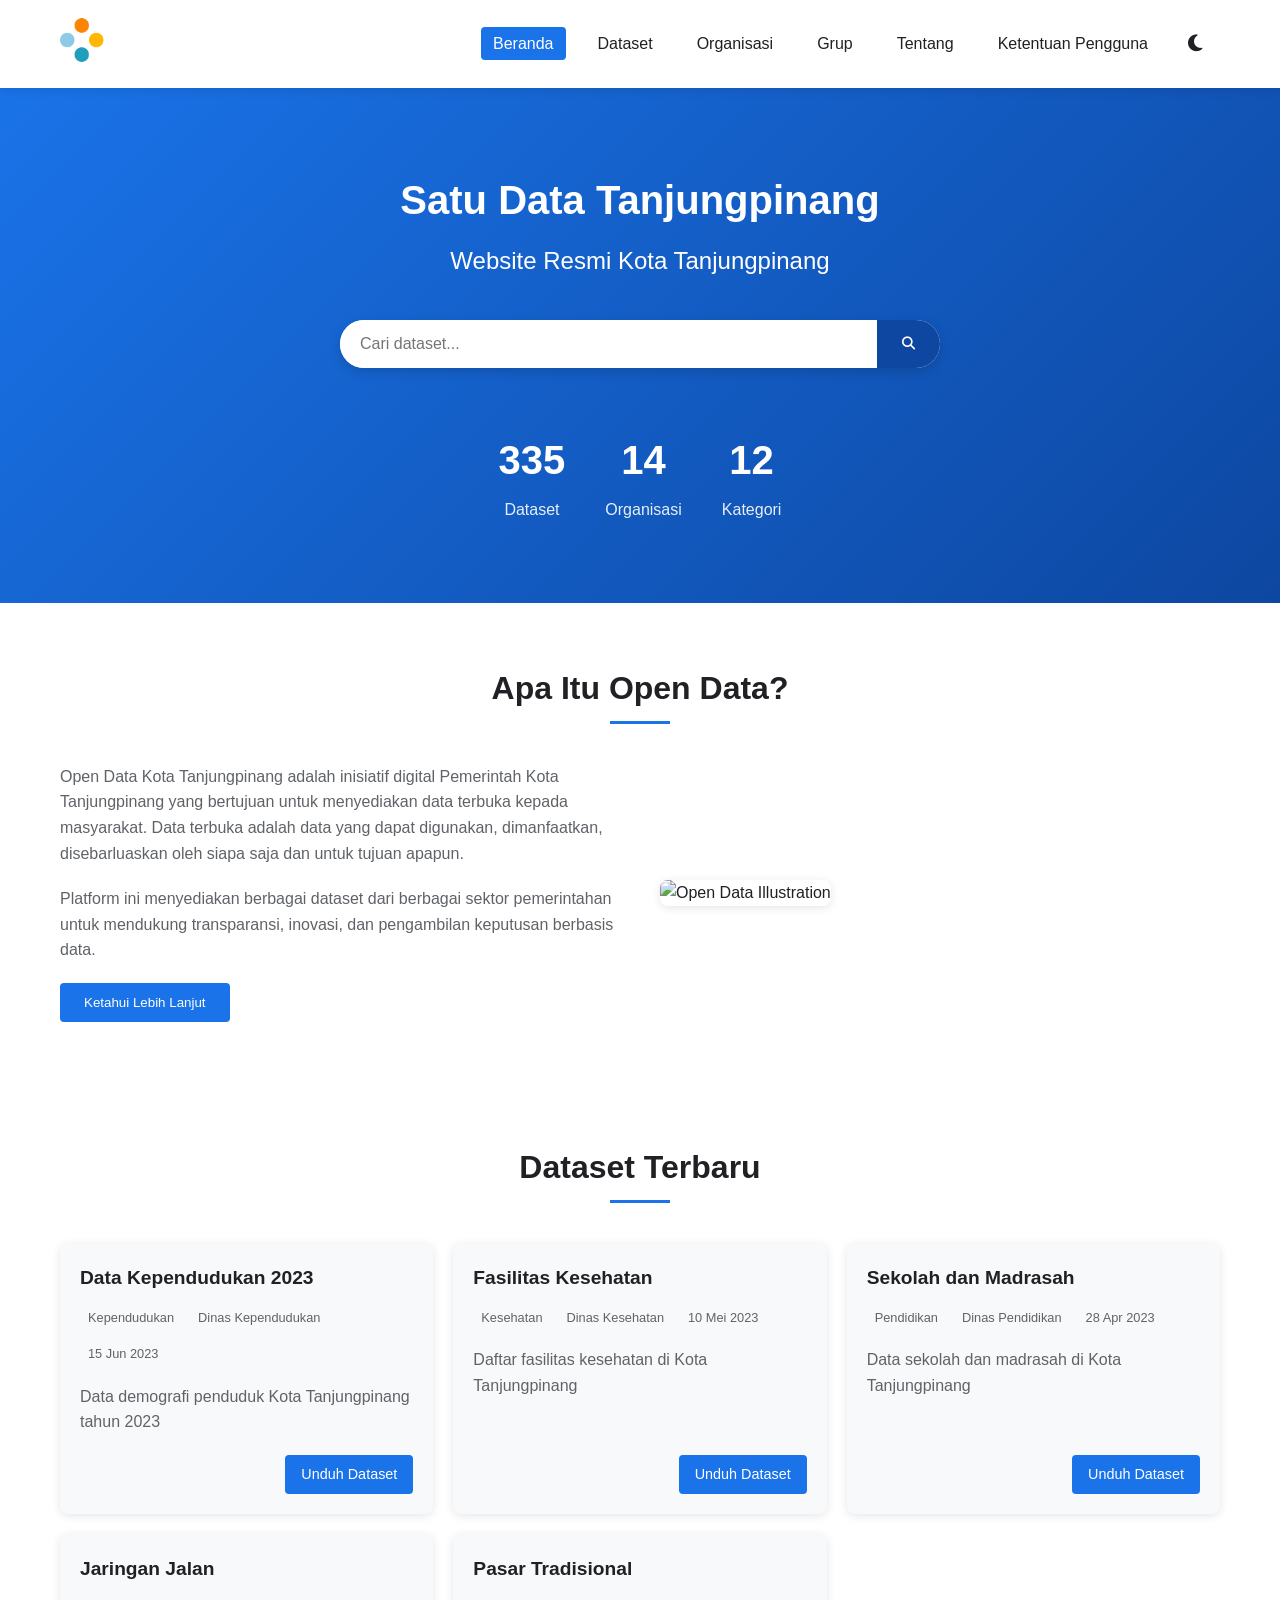
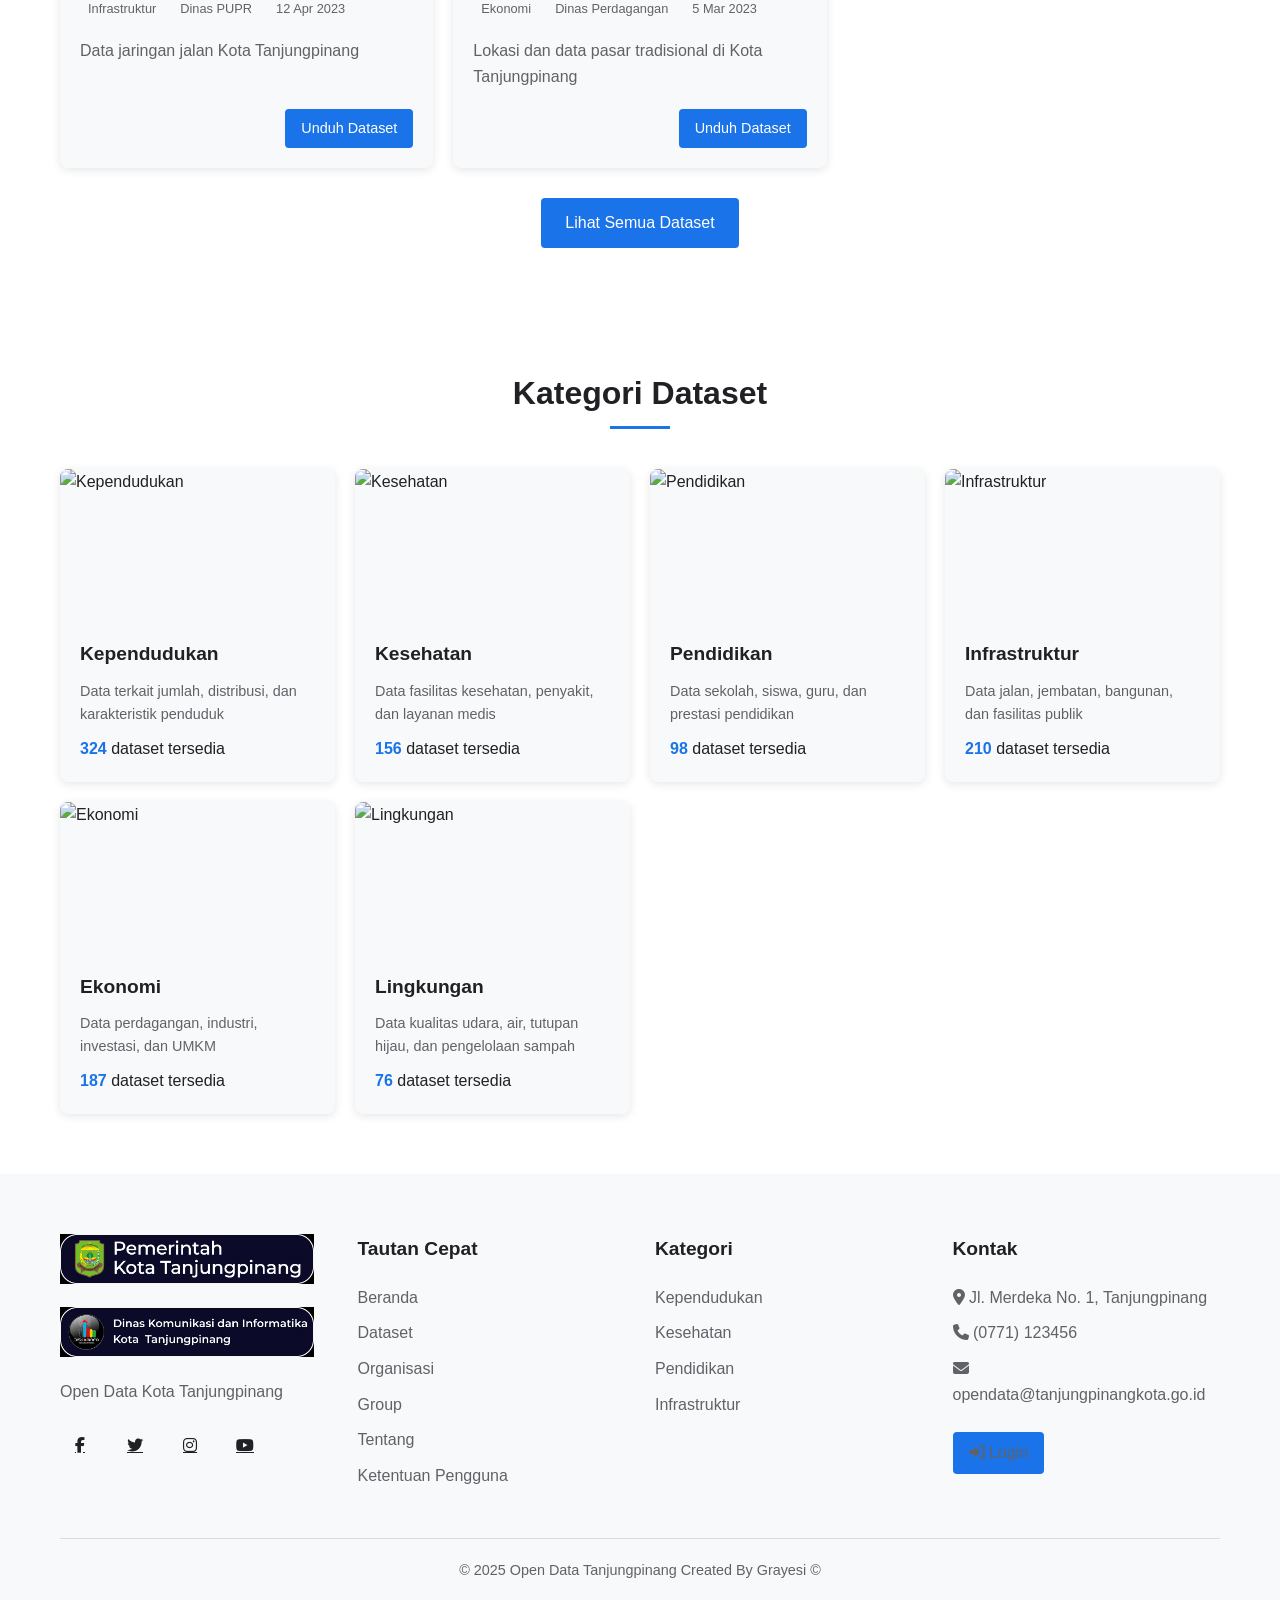
==== commit f9d0ea9f: "Update b.html" ====
--- a/b.html
+++ b/b.html
@@ -5,873 +5,602 @@
     <meta name="viewport" content="width=device-width, initial-scale=1.0">
     <title>Open Data Tanjungpinang</title>
     <link rel="stylesheet" href="https://cdnjs.cloudflare.com/ajax/libs/font-awesome/6.4.0/css/all.min.css">
-    <link rel="stylesheet" href="index.css">
-</head>
-<style>
-    :root {
-        --primary: #d13e3e;
-        --secondary: #CD1818;
-        --accent: #ED2B2A;
-        --light: #e7776f;
-        --dark: #343a30;
-        --success: #28a745;
-        --bg-body: #f8f9fa;
-        --bg-card: white;
-        --text-color: #333;
-        --text-muted: #666;
-        --header-bg: var(--primary);
-        --header-text: white;
-        --input-bg: white;
-        --input-border: #ccc;
-    }
-
-    body.dark-mode {
-        --primary: #e7776f;
-        --secondary: #e7776f;
-        --accent: #ec6b5a;
-        --light: #34495e;
-        --dark: #ecf0f1;
-        --success: #cc4e2e;
-        --bg-body: #1e2a38;
-        --bg-card: #2c3e50;
-        --text-color: #f8f9fa;
-        --text-muted: #b0bec5;
-        --header-bg: #1e2a38;
-        --header-text: #f8f9fa;
-        --input-bg: #34495e;
-        --input-border: #4a647a;
-    }
-
-    body {
-        margin: 0;
-        font-family: 'Segoe UI', Arial, sans-serif;
-        background-color: var(--bg-body);
-        color: var(--text-color);
-        line-height: 1.6;
-        transition: background-color 0.5s, color 0.5s;
-    }
-
-    header {
-        background-color: var(--header-bg);
-        color: var(--header-text);
-        padding: 15px 0;
-        position: sticky;
-        top: 0;
-        z-index: 1000;
-        box-shadow: 0 2px 10px rgba(0,0,0,0.1);
-        transition: background-color 0.5s, color 0.5s;
-    }
-
-    nav {
-        display: flex;
-        justify-content: space-between;
-        align-items: center;
-        max-width: 1200px;
-        margin: 0 auto;
-        padding: 0 20px;
-    }
-
-    .mode-toggle {
-        display: flex;
-        gap: 10px;
-        align-items: center;
-    }
-
-    .mode-toggle .icon-toggle {
-        background: none;
-        border: 1px solid var(--header-text);
-        color: var(--header-text);
-        width: 40px;
-        height: 40px;
-        border-radius: 4px;
-        cursor: pointer;
-        transition: background-color 0.3s, color 0.3s, border-color 0.3s;
-        font-size: 1.2rem;
-        display: flex;
-        justify-content: center;
-        align-items: center;
-        box-sizing: border-box;
-    }
-
-    .mode-toggle .icon-toggle:hover {
-        background-color: var(--header-text);
-        color: var(--header-bg);
-    }
-
-    .mode-toggle .icon-toggle.active {
-        background-color: var(--accent);
-        border-color: var(--accent);
-        color: white;
-    }
-
-    .logo {
-        display: flex;
-        align-items: center;
-        gap: 10px;
-    }
-
-    .logo img {
-        height: 40px;
-        transition: transform 0.3s;
-    }
-
-    .logo:hover img {
-        transform: scale(1.05);
-    }
-
-    .logo-text {
-        font-weight: bold;
-        font-size: 1.2rem;
-    }
-
-    nav ul {
-        list-style: none;
-        margin: 0;
-        padding: 0;
-        display: flex;
-        gap: 15px;
-    }
-
-    nav ul li a {
-        color: var(--header-text);
-        text-decoration: none;
-        font-weight: 500;
-        padding: 8px 12px;
-        border-radius: 4px;
-        transition: background-color 0.3s;
-    }
-
-    nav ul li a:hover, nav ul li a.active {
-        background-color: rgba(255,255,255,0.2);
-    }
-
-    .mobile-menu-btn {
-        display: none;
-        background: none;
-        border: none;
-        color: var(--header-text);
-        font-size: 1.5rem;
-        cursor: pointer;
-    }
-
-    .hero-section {
-        background: linear-gradient(rgba(0,0,0,0.5), rgba(0,0,0,0.5)), var(--hero-bg, url('https://images.unsplash.com/photo-1553877522-43269d4ea984?ixlib=rb-4.0.3&ixid=M3wxMjA3fDB8MHxwaG90by1wYWdlfHx8fGVufDB8fHx8fA%3D%3D&auto=format&fit=crop&w=1470&q=80'));
-        background-size: cover;
-        background-position: center;
-        color: white;
-        text-align: center;
-        padding: 100px 20px;
-        position: relative;
-    }
-
-    .hero-section h1 {
-        font-size: 3em;
-        margin-bottom: 10px;
-        animation: fadeInDown 1s ease;
-    }
-
-    .hero-section h1 a {
-        color: white;
-        text-decoration: none;
-        position: relative;
-        transition: all 0.3s ease;
-    }
-
-    .hero-section h1 a:hover {
-        color: #ffdd00;
-        text-shadow: 0 0 10px rgba(255, 221, 0, 0.7);
-    }
-
-    .hero-section h1 a::after {
-        content: '';
-        position: absolute;
-        bottom: -5px;
-        left: 0;
-        width: 100%;
-        height: 2px;
-        background-color: #ffdd00;
-        transform: scaleX(0);
-        transition: transform 0.3s ease;
-    }
-
-    .hero-section h1 a:hover::after {
-        transform: scaleX(1);
-    }
-
-    .hero-section h2 {
-        font-size: 1.5em;
-        margin-top: 0;
-        font-weight: normal;
-        animation: fadeInUp 1s ease 0.3s both;
-    }
-
-    .search-container {
-        max-width: 800px;
-        margin: 30px auto;
-        animation: fadeIn 1s ease 0.6s both;
-    }
-
-    .search-bar {
-        display: flex;
-        background: var(--input-bg);
-        border-radius: 50px;
-        overflow: hidden;
-        box-shadow: 0 4px 15px rgba(0,0,0,0.1);
-        border: 1px solid var(--input-border);
-        transition: background-color 0.5s, border-color 0.5s;
-    }
-
-    .search-bar input {
-        flex: 1;
-        padding: 15px 20px;
-        border: none;
-        font-size: 1rem;
-        outline: none;
-        background: transparent;
-        color: var(--text-color);
-    }
-
-    .search-bar input::placeholder {
-        color: var(--text-muted);
-    }
-
-    .search-bar button {
-        padding: 0 20px;
-        border: none;
-        background-color: var(--accent);
-        color: white;
-        cursor: pointer;
-        transition: background-color 0.3s;
-    }
-
-    .search-bar button:hover {
-        background-color: var(--secondary);
-    }
-
-    .stats {
-        display: flex;
-        justify-content: center;
-        gap: 30px;
-        margin-top: 50px;
-        flex-wrap: wrap;
-    }
-
-    .stat-item {
-        text-align: center;
-        background-color: var(--bg-card);
-        padding: 20px 30px;
-        border-radius: 10px;
-        box-shadow: 0 4px 8px rgba(0,0,0,0.1);
-        min-width: 150px;
-        transition: transform 0.3s, background-color 0.5s;
-    }
-
-    .stat-item:hover {
-        transform: translateY(-5px);
-    }
-
-    .stat-item span {
-        font-size: 2.5em;
-        font-weight: bold;
-        color: var(--primary);
-        display: block;
-    }
-
-    .stat-item p {
-        margin: 5px 0 0;
-        color: var(--text-color);
-    }
-
-    .about-opendata {
-        padding: 80px 20px;
-        background-color: var(--bg-card);
-        transition: background-color 0.5s;
-    }
-
-    .container {
-        max-width: 1200px;
-        margin: 0 auto;
-    }
-
-    .section-title {
-        text-align: center;
-        margin-bottom: 40px;
-        position: relative;
-    }
-
-    .section-title h2 {
-        font-size: 2rem;
-        color: var(--text-color);
-        display: inline-block;
-        padding-bottom: 10px;
-    }
-
-    .section-title h2::after {
-        content: '';
-        position: absolute;
-        bottom: 0;
-        left: 50%;
-        transform: translateX(-50%);
-        width: 80px;
-        height: 3px;
-        background-color: var(--accent);
-    }
-
-    .about-content {
-        display: flex;
-        gap: 40px;
-        align-items: center;
-    }
-
-    .about-text {
-        flex: 1;
-    }
-
-    .about-image {
-        flex: 1;
-        min-height: 300px;
-        background-color: #f0f0f0;
-        border-radius: 8px;
-        overflow: hidden;
-        position: relative;
-    }
-
-    body.dark-mode .about-image {
-        background-color: var(--secondary);
-    }
-
-    .about-image img {
-        width: 100%;
-        height: 100%;
-        object-fit: cover;
-        transition: transform 0.5s;
-    }
-
-    .about-image:hover img {
-        transform: scale(1.05);
-    }
-
-    .latest-datasets {
-        padding: 80px 20px;
-        background-color: var(--bg-body);
-        transition: background-color 0.5s;
-    }
-
-    .dataset-grid {
-        display: grid;
-        grid-template-columns: repeat(auto-fill, minmax(300px, 1fr));
-        gap: 25px;
-        max-width: 1200px;
-        margin: 0 auto;
-    }
-
-    .dataset-card {
-        background-color: var(--bg-card);
-        border-radius: 10px;
-        overflow: hidden;
-        box-shadow: 0 4px 8px rgba(0,0,0,0.1);
-        transition: transform 0.3s, box-shadow 0.3s, background-color 0.5s;
-        display: flex;
-        flex-direction: column;
-    }
-
-    .dataset-card:hover {
-        transform: translateY(-5px);
-        box-shadow: 0 10px 20px rgba(0,0,0,0.15);
-    }
-
-    .dataset-image {
-        height: 160px;
-        background-color: #eee;
-        position: relative;
-        overflow: hidden;
-    }
-
-    .dataset-image img {
-        width: 100%;
-        height: 100%;
-        object-fit: cover;
-        transition: transform 0.5s;
-    }
-
-    .dataset-card:hover .dataset-image img {
-        transform: scale(1.1);
-    }
-
-    .dataset-content {
-        padding: 20px;
-        flex: 1;
-        display: flex;
-        flex-direction: column;
-    }
-
-    .dataset-title {
-        font-size: 1.2rem;
-        margin-bottom: 10px;
-        color: var(--text-color);
-    }
-
-    .dataset-meta {
-        display: flex;
-        gap: 10px;
-        font-size: 0.85rem;
-        color: var(--text-muted);
-        margin-bottom: 10px;
-        flex-wrap: wrap;
-    }
-
-    .dataset-meta span {
-        background-color: rgba(0,0,0,0.05);
-        padding: 4px 8px;
-        border-radius: 4px;
-    }
-
-    .dataset-desc {
-        color: var(--text-muted);
-        margin-bottom: 15px;
-        font-size: 0.95rem;
-        flex: 1;
-    }
-
-    .dataset-actions {
-        display: flex;
-        justify-content: space-between;
-        align-items: center;
-    }
-
-    .dataset-btn {
-        display: inline-block;
-        background-color: var(--primary);
-        color: white;
-        padding: 8px 15px;
-        border-radius: 4px;
-        text-decoration: none;
-        font-weight: 500;
-        transition: background-color 0.3s;
-        font-size: 0.9rem;
-    }
-
-    .dataset-btn:hover {
-        background-color: var(--secondary);
-    }
-
-    .view-more {
-        display: inline-block;
-        margin-top: 30px;
-        padding: 12px 25px;
-        background-color: var(--primary);
-        color: white;
-        text-decoration: none;
-        border-radius: 50px;
-        font-weight: 500;
-        transition: all 0.3s;
-        box-shadow: 0 4px 8px rgba(0,0,0,0.1);
-    }
-
-    .view-more:hover {
-        background-color: var(--secondary);
-        transform: translateY(-3px);
-        box-shadow: 0 6px 12px rgba(0,0,0,0.15);
-    }
-
-    .categories {
-        padding: 80px 20px;
-        background-color: var(--bg-card);
-        transition: background-color 0.5s;
-    }
-
-    .category-grid {
-        display: grid;
-        grid-template-columns: repeat(auto-fill, minmax(280px, 1fr));
-        gap: 25px;
-    }
-
-    .category-card {
-        background-color: var(--bg-card);
-        border-radius: 8px;
-        overflow: hidden;
-        box-shadow: 0 4px 8px rgba(0,0,0,0.1);
-        transition: transform 0.3s, box-shadow 0.3s, background-color 0.5s;
-    }
-
-    .category-card:hover {
-        transform: translateY(-5px);
-        box-shadow: 0 10px 20px rgba(0,0,0,0.15);
-    }
-
-    .category-image {
-        height: 160px;
-        background-color: #eee;
-        position: relative;
-        overflow: hidden;
-    }
-
-    body.dark-mode .category-image {
-        background-color: var(--secondary);
-    }
-
-    .category-image img {
-        width: 100%;
-        height: 100%;
-        object-fit: cover;
-        transition: transform 0.5s;
-    }
-
-    .category-card:hover .category-image img {
-        transform: scale(1.1);
-    }
-
-    .category-content {
-        padding: 20px;
-    }
-
-    .category-title {
-        font-size: 1.2rem;
-        margin-bottom: 10px;
-        color: var(--text-color);
-    }
-
-    .category-desc {
-        color: var(--text-muted);
-        margin-bottom: 15px;
-        font-size: 0.95rem;
-    }
-
-    .category-count {
-        color: var(--primary);
-        font-weight: bold;
-    }
-
-    /* Footer Styles */
-    footer {
-        background-color: #f8f9fa;
-        padding: 40px 0 20px;
-        color: #333;
-        font-size: 14px;
-        transition: background-color 0.5s, color 0.5s;
-    }
-
-    body.dark-mode footer {
-        background-color: var(--header-bg);
-        color: var(--dark);
-    }
-
-    .footer-content {
-        display: flex;
-        flex-wrap: wrap;
-        justify-content: space-between;
-        gap: 30px;
-    }
-
-    .footer-col {
-        flex: 1;
-        min-width: 200px;
-        margin-bottom: 20px;
-    }
-
-    .footer-col img {
-        max-width: 120px;
-        height: auto;
-        margin-right: 15px;
-        margin-bottom: 15px;
-        object-fit: contain;
-    }
-
-    .footer-col img[src*="logo pemkot"] {
-        max-width: 100px;
-    }
-
-    .footer-col img[src*="logo diskominfo"] {
-        max-width: 110px;
-    }
-
-    .footer-col p {
-        margin: 10px 0;
-        line-height: 1.6;
-        color: inherit;
-    }
-
-    body.dark-mode .footer-col p {
-        color: var(--dark);
-    }
-
-    .social-links {
-        display: flex;
-        gap: 15px;
-        margin-top: 15px;
-    }
-
-    .social-links a {
-        display: flex;
-        align-items: center;
-        justify-content: center;
-        width: 40px;
-        height: 40px;
-        background-color: rgba(0,0,0,0.1);
-        border-radius: 50%;
-        color: #333;
-        transition: all 0.3s;
-    }
-
-    body.dark-mode .social-links a {
-        background-color: rgba(255,255,255,0.1);
-        color: var(--dark);
-    }
-
-    .social-links a:hover {
-        background-color: var(--accent);
-        color: white;
-    }
-
-    .footer-col h3 {
-        font-size: 18px;
-        margin-bottom: 15px;
-        color: #2c3e50;
-    }
-
-    body.dark-mode .footer-col h3 {
-        color: var(--dark);
-    }
-
-    .footer-col ul {
-        list-style: none;
-        padding: 0;
-    }
-
-    .footer-col ul li {
-        margin-bottom: 10px;
-        color: inherit;
-    }
-
-    body.dark-mode .footer-col ul li {
-        color: var(--dark);
-    }
-
-    .footer-col ul li i {
-        margin-right: 8px;
-        color: #3498db;
-    }
-
-    body.dark-mode .footer-col ul li i {
-        color: var(--accent);
-    }
-
-    .visitor-stats {
-        display: flex;
-        gap: 15px;
-        margin-top: 20px;
-        flex-wrap: wrap;
-    }
-
-    .visitor-stat {
-        background-color: rgba(0,0,0,0.05);
-        padding: 12px;
-        border-radius: 8px;
-        text-align: center;
-        min-width: 80px;
-        transition: background-color 0.5s;
-    }
-
-    body.dark-mode .visitor-stat {
-        background-color: rgba(255,255,255,0.1);
-    }
-
-    .visitor-stat .count {
-        font-size: 1.5rem;
-        font-weight: bold;
-        color: var(--primary);
-        display: block;
-    }
-
-    .visitor-stat .label {
-        font-size: 0.8rem;
-        color: var(--text-muted);
-    }
-
-    .copyright {
-        text-align: center;
-        margin-top: 30px;
-        padding-top: 20px;
-        border-top: 1px solid #ddd;
-        font-size: 13px;
-        color: #777;
-    }
-
-    body.dark-mode .copyright {
-        color: var(--dark);
-        border-top-color: rgba(255,255,255,0.1);
-    }
-
-    /* Responsive adjustments */
-    @media (max-width: 768px) {
-        .footer-col {
-            flex: 100%;
-        }
-        
-        .footer-col img {
-            max-width: 90px;
-        }
-        
-        nav ul {
+    <style>
+        /* CSS akan ditempatkan di sini */
+        :root {
+            --primary-color: #1a73e8;
+            --secondary-color: #0d47a1;
+            --accent-color: #f8f9fa;
+            --text-color: #202124;
+            --text-light: #5f6368;
+            --bg-color: #ffffff;
+            --card-bg: #f8f9fa;
+            --border-color: #dadce0;
+            --shadow: 0 2px 10px rgba(0, 0, 0, 0.1);
+        }
+
+        .dark-mode {
+            --primary-color: #8ab4f8;
+            --secondary-color: #a8c7fa;
+            --accent-color: #202124;
+            --text-color: #e8eaed;
+            --text-light: #9aa0a6;
+            --bg-color: #121212;
+            --card-bg: #1e1e1e;
+            --border-color: #5f6368;
+            --shadow: 0 2px 10px rgba(0, 0, 0, 0.3);
+        }
+
+        * {
+            margin: 0;
+            padding: 0;
+            box-sizing: border-box;
+            transition: background-color 0.3s, color 0.3s;
+        }
+
+        body {
+            font-family: 'Segoe UI', Tahoma, Geneva, Verdana, sans-serif;
+            background-color: var(--bg-color);
+            color: var(--text-color);
+            line-height: 1.6;
+        }
+
+        .container {
+            max-width: 1200px;
+            margin: 0 auto;
+            padding: 0 20px;
+        }
+
+        /* Loader */
+        .loader {
             position: fixed;
-            top: 70px;
+            top: 0;
             left: 0;
             width: 100%;
-            background-color: var(--header-bg);
+            height: 100%;
+            background-color: rgba(255, 255, 255, 0.9);
+            display: flex;
+            justify-content: center;
+            align-items: center;
+            z-index: 9999;
+        }
+
+        .dark-mode .loader {
+            background-color: rgba(18, 18, 18, 0.9);
+        }
+
+        .loader-content {
+            text-align: center;
+        }
+
+        .spinner {
+            width: 50px;
+            height: 50px;
+            border: 5px solid var(--border-color);
+            border-top: 5px solid var(--primary-color);
+            border-radius: 50%;
+            animation: spin 1s linear infinite;
+            margin: 0 auto 20px;
+        }
+
+        @keyframes spin {
+            0% { transform: rotate(0deg); }
+            100% { transform: rotate(360deg); }
+        }
+
+        /* Toast */
+        .toast {
+            position: fixed;
+            bottom: 20px;
+            left: 50%;
+            transform: translateX(-50%);
+            background-color: #323232;
+            color: white;
+            padding: 12px 24px;
+            border-radius: 4px;
+            box-shadow: 0 2px 5px rgba(0, 0, 0, 0.2);
+            opacity: 0;
+            visibility: hidden;
+            transition: opacity 0.3s, visibility 0.3s;
+            z-index: 1000;
+        }
+
+        .toast.show {
+            opacity: 1;
+            visibility: visible;
+        }
+
+        /* Header & Navigation */
+        header {
+            background-color: var(--bg-color);
+            box-shadow: var(--shadow);
+            position: sticky;
+            top: 0;
+            z-index: 100;
+        }
+
+        nav {
+            display: flex;
+            justify-content: space-between;
+            align-items: center;
+            padding: 15px 20px;
+            max-width: 1200px;
+            margin: 0 auto;
+        }
+
+        .logo img {
+            height: 50px;
+        }
+
+        .mobile-menu-btn {
+            display: none;
+            background: none;
+            border: none;
+            font-size: 1.5rem;
+            color: var(--text-color);
+            cursor: pointer;
+        }
+
+        #mainMenu {
+            display: flex;
+            list-style: none;
+            align-items: center;
+        }
+
+        #mainMenu li {
+            margin: 0 10px;
+        }
+
+        #mainMenu a {
+            text-decoration: none;
+            color: var(--text-color);
+            font-weight: 500;
+            padding: 8px 12px;
+            border-radius: 4px;
+            transition: background-color 0.3s;
+        }
+
+        #mainMenu a:hover, #mainMenu a.active {
+            background-color: var(--primary-color);
+            color: white;
+        }
+
+        .mode-toggle {
+            margin-left: 15px;
+        }
+
+        .icon-toggle {
+            background: none;
+            border: none;
+            font-size: 1.2rem;
+            color: var(--text-color);
+            cursor: pointer;
+            padding: 8px;
+            border-radius: 50%;
+            transition: background-color 0.3s;
+        }
+
+        .icon-toggle:hover {
+            background-color: var(--accent-color);
+        }
+
+        .icon-toggle.active {
+            color: #f1c40f;
+        }
+
+        /* Hero Section */
+        .hero-section {
+            background: linear-gradient(135deg, var(--primary-color), var(--secondary-color));
+            color: white;
+            padding: 80px 20px;
+            text-align: center;
+        }
+
+        .hero-section h1 {
+            font-size: 2.5rem;
+            margin-bottom: 10px;
+        }
+
+        .hero-section h2 {
+            font-size: 1.5rem;
+            font-weight: 400;
+            margin-bottom: 40px;
+        }
+
+        .search-container {
+            max-width: 600px;
+            margin: 0 auto 60px;
+        }
+
+        .search-bar {
+            display: flex;
+            background: white;
+            border-radius: 30px;
+            overflow: hidden;
+            box-shadow: 0 4px 12px rgba(0, 0, 0, 0.15);
+        }
+
+        .search-bar input {
+            flex: 1;
+            border: none;
+            padding: 15px 20px;
+            font-size: 1rem;
+            outline: none;
+        }
+
+        .search-bar button {
+            background: var(--secondary-color);
+            border: none;
+            color: white;
+            padding: 15px 25px;
+            cursor: pointer;
+            transition: background-color 0.3s;
+        }
+
+        .search-bar button:hover {
+            background: #0b3d91;
+        }
+
+        .stats {
+            display: flex;
+            justify-content: center;
+            gap: 40px;
+            margin-top: 40px;
+        }
+
+        .stat-item {
+            text-align: center;
+        }
+
+        .stat-item span {
+            display: block;
+            font-size: 2.5rem;
+            font-weight: 700;
+            margin-bottom: 5px;
+        }
+
+        .stat-item p {
+            font-size: 1rem;
+            opacity: 0.9;
+        }
+
+        /* Sections */
+        section {
+            padding: 60px 0;
+        }
+
+        .section-title {
+            text-align: center;
+            margin-bottom: 40px;
+        }
+
+        .section-title h2 {
+            font-size: 2rem;
+            color: var(--text-color);
+            position: relative;
+            display: inline-block;
+            padding-bottom: 10px;
+        }
+
+        .section-title h2::after {
+            content: '';
+            position: absolute;
+            bottom: 0;
+            left: 50%;
+            transform: translateX(-50%);
+            width: 60px;
+            height: 3px;
+            background-color: var(--primary-color);
+        }
+
+        /* About Open Data */
+        .about-content {
+            display: flex;
+            align-items: center;
+            gap: 40px;
+        }
+
+        .about-text {
+            flex: 1;
+        }
+
+        .about-text p {
+            margin-bottom: 20px;
+            color: var(--text-light);
+        }
+
+        .about-image {
+            flex: 1;
+        }
+
+        .about-image img {
+            width: 100%;
+            border-radius: 8px;
+            box-shadow: var(--shadow);
+        }
+
+        .view-more {
+            display: inline-block;
+            background-color: var(--primary-color);
+            color: white;
+            padding: 12px 24px;
+            border-radius: 4px;
+            text-decoration: none;
+            font-weight: 500;
+            transition: background-color 0.3s;
+            border: none;
+            cursor: pointer;
+        }
+
+        .view-more:hover {
+            background-color: var(--secondary-color);
+        }
+
+        /* Dataset List */
+        .dataset-list {
+            display: grid;
+            grid-template-columns: repeat(auto-fill, minmax(300px, 1fr));
+            gap: 20px;
+        }
+
+        .dataset-item {
+            background-color: var(--card-bg);
+            border-radius: 8px;
+            padding: 20px;
+            box-shadow: var(--shadow);
+            display: flex;
             flex-direction: column;
+            justify-content: space-between;
+        }
+
+        .dataset-title {
+            font-size: 1.2rem;
+            margin-bottom: 10px;
+            color: var(--text-color);
+        }
+
+        .dataset-meta {
+            display: flex;
+            flex-wrap: wrap;
+            gap: 8px;
+            margin-bottom: 15px;
+        }
+
+        .dataset-meta span {
+            background-color: var(--accent-color);
+            padding: 4px 8px;
+            border-radius: 4px;
+            font-size: 0.8rem;
+            color: var(--text-light);
+        }
+
+        .dataset-desc {
+            color: var(--text-light);
+            margin-bottom: 20px;
+            flex-grow: 1;
+        }
+
+        .dataset-actions {
+            text-align: right;
+        }
+
+        .dataset-btn {
+            display: inline-block;
+            background-color: var(--primary-color);
+            color: white;
+            padding: 8px 16px;
+            border-radius: 4px;
+            text-decoration: none;
+            font-size: 0.9rem;
+            transition: background-color 0.3s;
+        }
+
+        .dataset-btn:hover {
+            background-color: var(--secondary-color);
+        }
+
+        /* Categories */
+        .category-grid {
+            display: grid;
+            grid-template-columns: repeat(auto-fill, minmax(250px, 1fr));
+            gap: 20px;
+        }
+
+        .category-card {
+            background-color: var(--card-bg);
+            border-radius: 8px;
+            overflow: hidden;
+            box-shadow: var(--shadow);
+            transition: transform 0.3s;
+        }
+
+        .category-card:hover {
+            transform: translateY(-5px);
+        }
+
+        .category-image {
+            height: 150px;
+            overflow: hidden;
+        }
+
+        .category-image img {
+            width: 100%;
+            height: 100%;
+            object-fit: cover;
+        }
+
+        .category-content {
+            padding: 20px;
+        }
+
+        .category-title {
+            font-size: 1.2rem;
+            margin-bottom: 10px;
+            color: var(--text-color);
+        }
+
+        .category-desc {
+            color: var(--text-light);
+            margin-bottom: 10px;
+            font-size: 0.9rem;
+        }
+
+        .category-count {
+            font-weight: 700;
+            color: var(--primary-color);
+        }
+
+        /* Footer */
+        footer {
+            background-color: var(--card-bg);
+            padding: 60px 0 20px;
+            color: var(--text-light);
+        }
+
+        .footer-content {
+            display: grid;
+            grid-template-columns: repeat(auto-fit, minmax(200px, 1fr));
+            gap: 30px;
+            margin-bottom: 40px;
+        }
+
+        .footer-col img {
+            height: 50px;
+            margin-right: 10px;
+            margin-bottom: 15px;
+        }
+
+        .footer-col h3 {
+            color: var(--text-color);
+            margin-bottom: 20px;
+            font-size: 1.2rem;
+        }
+
+        .footer-col ul {
+            list-style: none;
+        }
+
+        .footer-col ul li {
+            margin-bottom: 10px;
+        }
+
+        .footer-col ul li a {
+            color: var(--text-light);
+            text-decoration: none;
+            transition: color 0.3s;
+        }
+
+        .footer-col ul li a:hover {
+            color: var(--primary-color);
+        }
+
+        .social-links {
+            display: flex;
+            gap: 15px;
+            margin-top: 20px;
+        }
+
+        .social-links a {
+            display: flex;
             align-items: center;
-            padding: 20px 0;
-            gap: 15px;
-            transform: translateY(-150%);
-            transition: transform 0.3s ease, background-color 0.5s;
-            z-index: 999;
-        }
-
-        nav ul.active {
-            transform: translateY(0);
-        }
-
-        .mobile-menu-btn {
-            display: block;
-        }
-
-        .hero-section h1 {
-            font-size: 2.2rem;
-        }
-
-        .hero-section h2 {
-            font-size: 1.2rem;
-        }
-
-        .about-content {
-            flex-direction: column;
-        }
-        
-        .dataset-grid {
-            grid-template-columns: 1fr;
-        }
-        
-        .mode-toggle {
-            margin-top: 20px;
-        }
-
-        .visitor-stats {
             justify-content: center;
-        }
-    }
-
-    /* Loading animation */
-    .loader {
-        display: none;
-        position: fixed;
-        top: 0;
-        left: 0;
-        width: 100%;
-        height: 100%;
-        background-color: rgba(0,0,0,0.7);
-        z-index: 9999;
-        justify-content: center;
-        align-items: center;
-    }
-
-    .loader-content {
-        text-align: center;
-        color: white;
-    }
-
-    .spinner {
-        width: 50px;
-        height: 50px;
-        border: 5px solid rgba(255,255,255,0.3);
-        border-radius: 50%;
-        border-top-color: var(--accent);
-        animation: spin 1s ease-in-out infinite;
-        margin: 0 auto 20px;
-    }
-
-    @keyframes spin {
-        to { transform: rotate(360deg); }
-    }
-
-    /* Toast notification */
-    .toast {
-        position: fixed;
-        bottom: 20px;
-        right: 20px;
-        background-color: var(--success);
-        color: white;
-        padding: 15px 25px;
-        border-radius: 4px;
-        box-shadow: 0 4px 12px rgba(0,0,0,0.15);
-        transform: translateY(100px);
-        opacity: 0;
-        transition: all 0.3s ease;
-        z-index: 1000;
-    }
-
-    .toast.show {
-        transform: translateY(0);
-        opacity: 1;
-    }
-
-    /* Animations */
-    @keyframes fadeIn {
-        from { opacity: 0; }
-        to { opacity: 1; }
-    }
-
-    @keyframes fadeInDown {
-        from {
-            opacity: 0;
-            transform: translateY(-20px);
-        }
-        to {
-            opacity: 1;
-            transform: translateY(0);
-        }
-    }
-
-    @keyframes fadeInUp {
-        from {
-            opacity: 0;
-            transform: translateY(20px);
-        }
-        to {
-            opacity: 1;
-            transform: translateY(0);
-        }
-    }
-
-    /* Custom background upload */
-    .bg-upload-container {
-        position: absolute;
-        bottom: 20px;
-        right: 20px;
-        z-index: 10;
-    }
-
-    .bg-upload-btn {
-        background-color: rgba(255,255,255,0.2);
-        color: white;
-        border: none;
-        padding: 8px 15px;
-        border-radius: 4px;
-        cursor: pointer;
-        font-size: 0.9rem;
-        transition: background-color 0.3s;
-        display: flex;
-        align-items: center;
-        gap: 5px;
-    }
-
-    .bg-upload-btn:hover {
-        background-color: rgba(255,255,255,0.3);
-    }
-
-    #bgUpload {
-        display: none;
-    }
-</style>
+            width: 40px;
+            height: 40px;
+            background-color: var(--accent-color);
+            color: var(--text-color);
+            border-radius: 50%;
+            transition: background-color 0.3s, color 0.3s;
+        }
+
+        .social-links a:hover {
+            background-color: var(--primary-color);
+            color: white;
+        }
+
+        .footer-login-btn {
+            display: inline-block;
+            background-color: var(--primary-color);
+            color: white;
+            padding: 8px 16px;
+            border-radius: 4px;
+            text-decoration: none;
+            margin-top: 15px;
+            transition: background-color 0.3s;
+            border: none;
+            cursor: pointer;
+        }
+
+        .footer-login-btn:hover {
+            background-color: var(--secondary-color);
+        }
+
+        .copyright {
+            text-align: center;
+            padding-top: 20px;
+            border-top: 1px solid var(--border-color);
+            font-size: 0.9rem;
+        }
+
+        /* Responsive Design */
+        @media (max-width: 992px) {
+            .about-content {
+                flex-direction: column;
+            }
+            
+            .hero-section h1 {
+                font-size: 2rem;
+            }
+            
+            .hero-section h2 {
+                font-size: 1.2rem;
+            }
+            
+            .stats {
+                gap: 20px;
+            }
+            
+            .stat-item span {
+                font-size: 2rem;
+            }
+        }
+
+        @media (max-width: 768px) {
+            .mobile-menu-btn {
+                display: block;
+            }
+            
+            #mainMenu {
+                position: fixed;
+                top: 80px;
+                left: -100%;
+                width: 100%;
+                height: calc(100vh - 80px);
+                background-color: var(--bg-color);
+                flex-direction: column;
+                justify-content: flex-start;
+                padding-top: 40px;
+                transition: left 0.3s;
+            }
+            
+            #mainMenu.active {
+                left: 0;
+            }
+            
+            #mainMenu li {
+                margin: 15px 0;
+            }
+            
+            .stats {
+                flex-direction: column;
+                gap: 20px;
+            }
+            
+            .footer-content {
+                grid-template-columns: 1fr;
+            }
+        }
+    </style>
+</head>
 <body>
     <div class="loader" id="loader">
         <div class="loader-content">
@@ -896,8 +625,6 @@
                 <li><a href="menu navbar/grup.html">Grup</a></li>
                 <li><a href="menu navbar/tentang.html">Tentang</a></li>
                 <li><a href="menu navbar/ketentuan pengguna.html">Ketentuan Pengguna</a></li>
-                 <button class="btn btn-outline-light" data-bs-toggle="modal" data-bs-target="#loginModal">Login</button>
-            </ul>
                 <li class="mode-toggle">
                     <button id="darkModeBtn" class="icon-toggle" aria-label="Toggle Dark Mode">
                         <i class="fas fa-moon"></i>
@@ -908,15 +635,8 @@
     </header>
 
     <main>
-        <section class="hero-section" id="heroSection">
-            <div class="bg-upload-container">
-                <label for="bgUpload" class="bg-upload-btn">
-                    <i class="fas fa-image"></i> Ganti Background
-                </label>
-                <input type="file" id="bgUpload" accept="image/*">
-            </div>
-            
-            <h1><a href="https://tanjungpinangkota.go.id" title="Kunjungi Website Resmi Kota Tanjungpinang">Satu Data Tanjungpinang</a></h1>
+        <section class="hero-section">
+            <h1>Satu Data Tanjungpinang</h1>
             <h2>Website Resmi Kota Tanjungpinang</h2>
             
             <div class="search-container">
@@ -953,10 +673,10 @@
                     <div class="about-text">
                         <p>Open Data Kota Tanjungpinang adalah inisiatif digital Pemerintah Kota Tanjungpinang yang bertujuan untuk menyediakan data terbuka kepada masyarakat. Data terbuka adalah data yang dapat digunakan, dimanfaatkan, disebarluaskan oleh siapa saja dan untuk tujuan apapun.</p>
                         <p>Platform ini menyediakan berbagai dataset dari berbagai sektor pemerintahan untuk mendukung transparansi, inovasi, dan pengambilan keputusan berbasis data.</p>
-                        <button id="learnMoreBtn" class="view-more">Pelajari Lebih Lanjut</button>
+                        <button id="learnMoreBtn" class="view-more">Ketahui Lebih Lanjut</button>
                     </div>
                     <div class="about-image">
-                        <img src="" alt="Open Data Illustration">
+                        <img src="https://th.bing.com/th/id/OIP.ILMy4ZBLD4hFxqI-e_qIBwHaEK?w=319&h=180&c=7&r=0&o=7&pid=1.7&rm=3" alt="Open Data Illustration">
                     </div>
                 </div>
             </div>
@@ -967,8 +687,8 @@
                 <div class="section-title">
                     <h2>Dataset Terbaru</h2>
                 </div>
-                <div class="dataset-grid" id="datasetGrid">
-                    <!-- Dataset cards will be inserted here by JavaScript -->
+                <div class="dataset-list" id="datasetList">
+                    <!-- Dataset items will be inserted here by JavaScript -->
                 </div>
                 <div style="text-align: center; margin-top: 30px;">
                     <a href="#" class="view-more">Lihat Semua Dataset</a>
@@ -1001,31 +721,16 @@
                         <a href="#"><i class="fab fa-instagram"></i></a>
                         <a href="#"><i class="fab fa-youtube"></i></a>
                     </div>
-                    
-                    <div class="visitor-stats">
-                        <div class="visitor-stat">
-                            <span class="count" id="todayVisitors">124</span>
-                            <span class="label">Hari Ini</span>
-                        </div>
-                        <div class="visitor-stat">
-                            <span class="count" id="weekVisitors">892</span>
-                            <span class="label">Minggu Ini</span>
-                        </div>
-                        <div class="visitor-stat">
-                            <span class="count" id="monthVisitors">3421</span>
-                            <span class="label">Bulan Ini</span>
-                        </div>
-                    </div>
                 </div>
                 <div class="footer-col">
                     <h3>Tautan Cepat</h3>
                     <ul>
                         <li><a href="index.html">Beranda</a></li>
-                        <li><a href="../Menu Navbar/dataset.html">Dataset</a></li>
-                        <li><a href="../Menu Navbar/organisasi.html">Organisasi</a></li>
-                        <li><a href="../Menu Navbar/grup.html">Group</a></li>
-                        <li><a href="../Menu Navbar/grup.html">Tentang</a></li>
-                        <li><a href="../Menu Navbar/ketentuan pengguna.html">Ketentuan Pengguna</a></li>
+                        <li><a href="./Menu Navbar/dataset.html">Dataset</a></li>
+                        <li><a href="./Menu Navbar/organisasi.html">Organisasi</a></li>
+                        <li><a href="./Menu Navbar/grup.html">Group</a></li>
+                        <li><a href="./Menu Navbar/tentang.html">Tentang</a></li>
+                        <li><a href="./Menu Navbar/ketentuan pengguna.html">Ketentuan Pengguna</a></li>
                     </ul>
                 </div>
                 <div class="footer-col">
@@ -1043,11 +748,12 @@
                         <li><i class="fas fa-map-marker-alt"></i> Jl. Merdeka No. 1, Tanjungpinang</li>
                         <li><i class="fas fa-phone"></i> (0771) 123456</li>
                         <li><i class="fas fa-envelope"></i> opendata@tanjungpinangkota.go.id</li>
+                        <li><a href="login.html" class="footer-login-btn"><i class="fas fa-sign-in-alt"></i> Login</a></li>
                     </ul>
                 </div>
             </div>
             <div class="copyright">
-                &copy; 2025_Open Data Tanjungpinang Created By Grayesi &copy;
+                &copy; 2025 Open Data Tanjungpinang Created By Grayesi &copy;
             </div>
         </div>
     </footer>
@@ -1063,6 +769,16 @@
                 const isDarkMode = body.classList.contains('dark-mode');
                 localStorage.setItem('darkMode', isDarkMode);
                 darkModeBtn.classList.toggle('active', isDarkMode);
+                
+                // Update icon based on mode
+                const icon = darkModeBtn.querySelector('i');
+                if (body.classList.contains('dark-mode')) {
+                    icon.classList.remove('fa-moon');
+                    icon.classList.add('fa-sun');
+                } else {
+                    icon.classList.remove('fa-sun');
+                    icon.classList.add('fa-moon');
+                }
             }
 
             darkModeBtn.addEventListener('click', toggleDarkMode);
@@ -1073,35 +789,13 @@
                 if (isDarkMode) {
                     body.classList.add('dark-mode');
                     darkModeBtn.classList.add('active');
+                    const icon = darkModeBtn.querySelector('i');
+                    icon.classList.remove('fa-moon');
+                    icon.classList.add('fa-sun');
                 }
             }
 
             // --- Akhir Logika Mode Malam ---
-
-            // Custom background functionality
-            const bgUpload = document.getElementById('bgUpload');
-            const heroSection = document.getElementById('heroSection');
-            
-            bgUpload.addEventListener('change', function(e) {
-                const file = e.target.files[0];
-                if (file) {
-                    const reader = new FileReader();
-                    reader.onload = function(event) {
-                        // Save to localStorage
-                        localStorage.setItem('customHeroBg', event.target.result);
-                        // Apply the background
-                        heroSection.style.setProperty('--hero-bg', `url(${event.target.result})`);
-                        showToast('Background berhasil diubah!');
-                    };
-                    reader.readAsDataURL(file);
-                }
-            });
-
-            // Load custom background if exists
-            const customBg = localStorage.getItem('customHeroBg');
-            if (customBg) {
-                heroSection.style.setProperty('--hero-bg', `url(${customBg})`);
-            }
 
             // Show loading screen
             const loader = document.getElementById('loader');
@@ -1154,8 +848,7 @@
                     category: "Kependudukan",
                     org: "Dinas Kependudukan",
                     date: "15 Jun 2023",
-                    desc: "Data demografi penduduk Kota Tanjungpinang tahun 2023",
-                    image: "https://images.unsplash.com/photo-1553877522-43269d4ea984?ixlib=rb-4.0.3&ixid=M3wxMjA3fDB8MHxwaG90by1wYWdlfHx8fGVufDB8fHx8fA%3D%3D&auto=format&fit=crop&w=1470&q=80"
+                    desc: "Data demografi penduduk Kota Tanjungpinang tahun 2023"
                 },
                 {
                     id: 2,
@@ -1163,8 +856,7 @@
                     category: "Kesehatan",
                     org: "Dinas Kesehatan",
                     date: "10 Mei 2023",
-                    desc: "Daftar fasilitas kesehatan di Kota Tanjungpinang",
-                    image: "https://images.unsplash.com/photo-1576091160550-2173dba999ef?ixlib=rb-4.0.3&ixid=M3wxMjA3fDB8MHxwaG90by1wYWdlfHx8fGVufDB8fHx8fA%3D%3D&auto=format&fit=crop&w=1470&q=80"
+                    desc: "Daftar fasilitas kesehatan di Kota Tanjungpinang"
                 },
                 {
                     id: 3,
@@ -1172,8 +864,7 @@
                     category: "Pendidikan",
                     org: "Dinas Pendidikan",
                     date: "28 Apr 2023",
-                    desc: "Data sekolah dan madrasah di Kota Tanjungpinang",
-                    image: "https://images.unsplash.com/photo-1523050854058-8df90110c9f1?ixlib=rb-4.0.3&ixid=M3wxMjA3fDB8MHxwaG90by1wYWdlfHx8fGVufDB8fHx8fA%3D%3D&auto=format&fit=crop&w=1470&q=80"
+                    desc: "Data sekolah dan madrasah di Kota Tanjungpinang"
                 },
                 {
                     id: 4,
@@ -1181,8 +872,7 @@
                     category: "Infrastruktur",
                     org: "Dinas PUPR",
                     date: "12 Apr 2023",
-                    desc: "Data jaringan jalan Kota Tanjungpinang",
-                    image: "https://images.unsplash.com/photo-1477959858617-67f85cf4f1df?ixlib=rb-4.0.3&ixid=M3wxMjA3fDB8MHxwaG90by1wYWdlfHx8fGVufDB8fHx8fA%3D%3D&auto=format&fit=crop&w=1413&q=80"
+                    desc: "Data jaringan jalan Kota Tanjungpinang"
                 },
                 {
                     id: 5,
@@ -1190,32 +880,19 @@
                     category: "Ekonomi",
                     org: "Dinas Perdagangan",
                     date: "5 Mar 2023",
-                    desc: "Lokasi dan data pasar tradisional di Kota Tanjungpinang",
-                    image: "https://images.unsplash.com/photo-1580828343064-fde4fc206bc6?ixlib=rb-4.0.3&ixid=M3wxMjA3fDB8MHxwaG90by1wYWdlfHx8fGVufDB8fHx8fA%3D%3D&auto=format&fit=crop&w=1471&q=80"
-                },
-                {
-                    id: 6,
-                    title: "Kualitas Udara 2023",
-                    category: "Lingkungan",
-                    org: "DLH Kota Tanjungpinang",
-                    date: "20 Feb 2023",
-                    desc: "Data kualitas udara di berbagai titik Kota Tanjungpinang",
-                    image: "https://images.unsplash.com/photo-1418065460487-3e41a6c84dc5?ixlib=rb-4.0.3&ixid=M3wxMjA3fDB8MHxwaG90by1wYWdlfHx8fGVufDB8fHx8fA%3D%3D&auto=format&fit=crop&w=1470&q=80"
+                    desc: "Lokasi dan data pasar tradisional di Kota Tanjungpinang"
                 }
             ];
             
-            function renderDatasetGrid() {
-                const datasetGrid = document.getElementById('datasetGrid');
-                datasetGrid.innerHTML = '';
+            function renderDatasetList() {
+                const datasetList = document.getElementById('datasetList');
+                datasetList.innerHTML = '';
                 
                 datasets.forEach(dataset => {
-                    const card = document.createElement('div');
-                    card.className = 'dataset-card';
-                    card.innerHTML = `
-                        <div class="dataset-image">
-                            <img src="${dataset.image}" alt="${dataset.title}">
-                        </div>
-                        <div class="dataset-content">
+                    const item = document.createElement('div');
+                    item.className = 'dataset-item';
+                    item.innerHTML = `
+                        <div class="dataset-info">
                             <h3 class="dataset-title">${dataset.title}</h3>
                             <div class="dataset-meta">
                                 <span>${dataset.category}</span>
@@ -1223,21 +900,19 @@
                                 <span>${dataset.date}</span>
                             </div>
                             <p class="dataset-desc">${dataset.desc}</p>
-                            <div class="dataset-actions">
-                                <a href="#" class="dataset-btn" data-id="${dataset.id}">Lihat Dataset</a>
-                                <a href="#" class="dataset-btn" data-id="${dataset.id}">Unduh</a>
-                            </div>
+                        </div>
+                        <div class="dataset-actions">
+                            <a href="#" class="dataset-btn" data-id="${dataset.id}">Unduh Dataset</a>
                         </div>
                     `;
-                    datasetGrid.appendChild(card);
+                    datasetList.appendChild(item);
                 });
                 
                 document.querySelectorAll('.dataset-btn').forEach(btn => {
                     btn.addEventListener('click', function(e) {
                         e.preventDefault();
                         const datasetId = this.getAttribute('data-id');
-                        const action = this.textContent.includes('Lihat') ? 'melihat' : 'mengunduh';
-                        showToast(`${action} dataset #${datasetId}`);
+                        showToast(`Memulai unduhan dataset #${datasetId}`);
                     });
                 });
             }
@@ -1247,37 +922,37 @@
                 { 
                     name: "Kependudukan", 
                     count: 324, 
-                    image: "https://images.unsplash.com/photo-1553877522-43269d4ea984?ixlib=rb-4.0.3&ixid=M3wxMjA3fDB8MHxwaG90by1wYWdlfHx8fGVufDB8fHx8fA%3D%3D&auto=format&fit=crop&w=1470&q=80",
+                    image: "https://via.placeholder.com/300x150?text=Kependudukan",
                     desc: "Data terkait jumlah, distribusi, dan karakteristik penduduk"
                 },
                 { 
                     name: "Kesehatan", 
                     count: 156, 
-                    image: "https://images.unsplash.com/photo-1576091160550-2173dba999ef?ixlib=rb-4.0.3&ixid=M3wxMjA3fDB8MHxwaG90by1wYWdlfHx8fGVufDB8fHx8fA%3D%3D&auto=format&fit=crop&w=1470&q=80",
+                    image: "https://via.placeholder.com/300x150?text=Kesehatan",
                     desc: "Data fasilitas kesehatan, penyakit, dan layanan medis"
                 },
                 { 
                     name: "Pendidikan", 
                     count: 98, 
-                    image: "https://images.unsplash.com/photo-1523050854058-8df90110c9f1?ixlib=rb-4.0.3&ixid=M3wxMjA3fDB8MHxwaG90by1wYWdlfHx8fGVufDB8fHx8fA%3D%3D&auto=format&fit=crop&w=1470&q=80",
+                    image: "https://via.placeholder.com/300x150?text=Pendidikan",
                     desc: "Data sekolah, siswa, guru, dan prestasi pendidikan"
                 },
                 { 
                     name: "Infrastruktur", 
                     count: 210, 
-                    image: "https://images.unsplash.com/photo-1477959858617-67f85cf4f1df?ixlib=rb-4.0.3&ixid=M3wxMjA3fDB8MHxwaG90by1wYWdlfHx8fGVufDB8fHx8fA%3D%3D&auto=format&fit=crop&w=1413&q=80",
+                    image: "https://via.placeholder.com/300x150?text=Infrastruktur",
                     desc: "Data jalan, jembatan, bangunan, dan fasilitas publik"
                 },
                 { 
                     name: "Ekonomi", 
                     count: 187, 
-                    image: "https://images.unsplash.com/photo-1580828343064-fde4fc206bc6?ixlib=rb-4.0.3&ixid=M3wxMjA3fDB8MHxwaG90by1wYWdlfHx8fGVufDB8fHx8fA%3D%3D&auto=format&fit=crop&w=1471&q=80",
+                    image: "https://via.placeholder.com/300x150?text=Ekonomi",
                     desc: "Data perdagangan, industri, investasi, dan UMKM"
                 },
                 { 
                     name: "Lingkungan", 
                     count: 76, 
-                    image: "https://images.unsplash.com/photo-1418065460487-3e41a6c84dc5?ixlib=rb-4.0.3&ixid=M3wxMjA3fDB8MHxwaG90by1wYWdlfHx8fGVufDB8fHx8fA%3D%3D&auto=format&fit=crop&w=1470&q=80",
+                    image: "https://via.placeholder.com/300x150?text=Lingkungan",
                     desc: "Data kualitas udara, air, tutupan hijau, dan pengelolaan sampah"
                 }
             ];
@@ -1339,7 +1014,7 @@
             function initApp() {
                 loadUserPreferences();
                 animateStats();
-                renderDatasetGrid();
+                renderDatasetList();
                 renderCategoryCards();
             }
         });
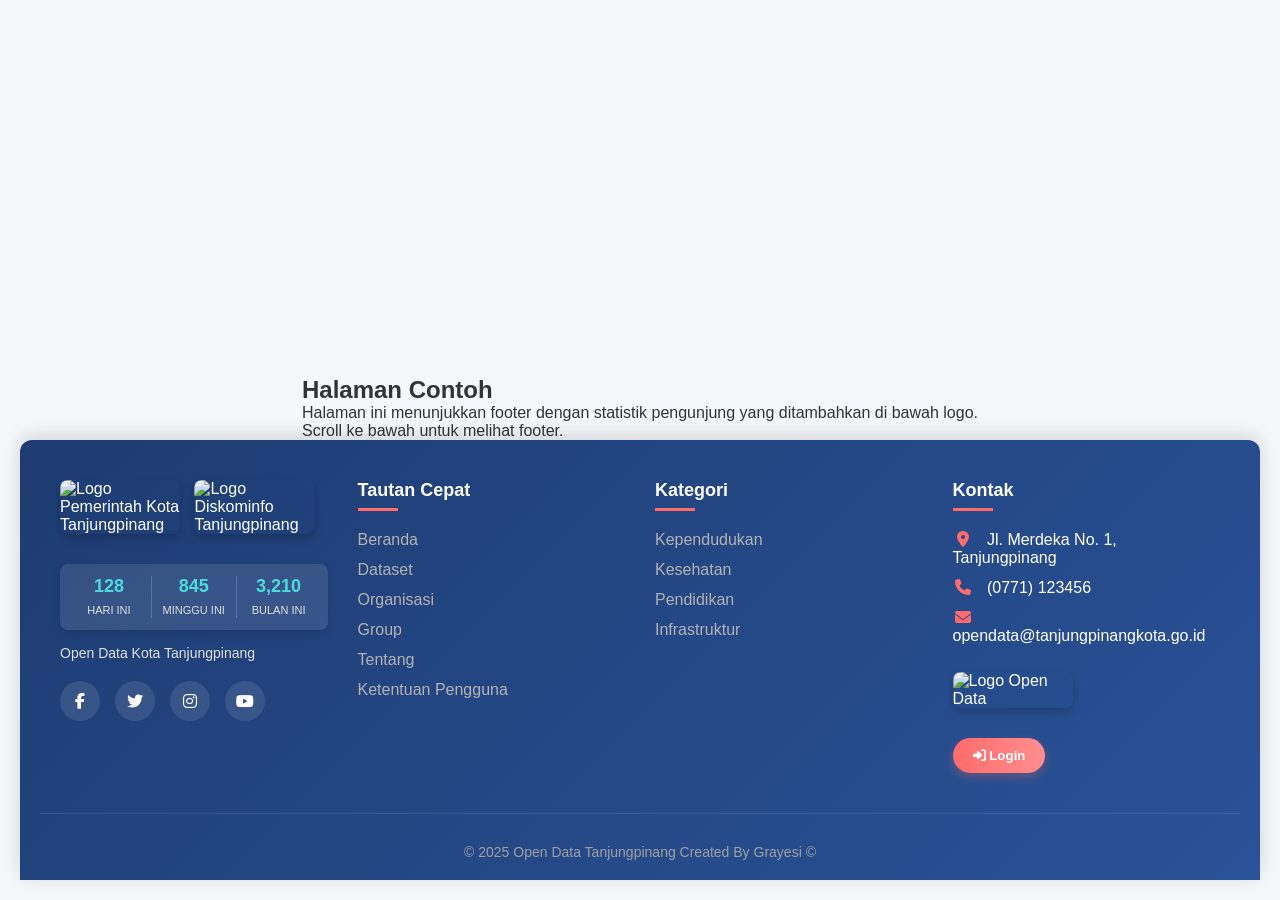
==== commit 5cb74083: "update" ====
--- a/b.html
+++ b/b.html
@@ -3,717 +3,255 @@
 <head>
     <meta charset="UTF-8">
     <meta name="viewport" content="width=device-width, initial-scale=1.0">
-    <title>Open Data Tanjungpinang</title>
+    <title>Footer dengan Statistik</title>
     <link rel="stylesheet" href="https://cdnjs.cloudflare.com/ajax/libs/font-awesome/6.4.0/css/all.min.css">
     <style>
-        /* CSS akan ditempatkan di sini */
-        :root {
-            --primary-color: #1a73e8;
-            --secondary-color: #0d47a1;
-            --accent-color: #f8f9fa;
-            --text-color: #202124;
-            --text-light: #5f6368;
-            --bg-color: #ffffff;
-            --card-bg: #f8f9fa;
-            --border-color: #dadce0;
-            --shadow: 0 2px 10px rgba(0, 0, 0, 0.1);
-        }
-
-        .dark-mode {
-            --primary-color: #8ab4f8;
-            --secondary-color: #a8c7fa;
-            --accent-color: #202124;
-            --text-color: #e8eaed;
-            --text-light: #9aa0a6;
-            --bg-color: #121212;
-            --card-bg: #1e1e1e;
-            --border-color: #5f6368;
-            --shadow: 0 2px 10px rgba(0, 0, 0, 0.3);
-        }
-
         * {
             margin: 0;
             padding: 0;
             box-sizing: border-box;
-            transition: background-color 0.3s, color 0.3s;
-        }
-
+            font-family: 'Segoe UI', Tahoma, Geneva, Verdana, sans-serif;
+        }
+        
         body {
-            font-family: 'Segoe UI', Tahoma, Geneva, Verdana, sans-serif;
-            background-color: var(--bg-color);
-            color: var(--text-color);
-            line-height: 1.6;
-        }
-
+            background-color: #f5f7fa;
+            color: #333;
+            padding: 20px;
+            min-height: 100vh;
+            display: flex;
+            flex-direction: column;
+            justify-content: flex-end;
+        }
+        
         .container {
             max-width: 1200px;
             margin: 0 auto;
+        }
+        
+        footer {
+            background: linear-gradient(135deg, #1e3c72 0%, #2a5298 100%);
+            color: white;
+            padding: 40px 0 20px;
+            border-radius: 12px 12px 0 0;
+            box-shadow: 0 -4px 20px rgba(0, 0, 0, 0.15);
+        }
+        
+        .footer-content {
+            display: flex;
+            flex-wrap: wrap;
+            justify-content: space-between;
+            gap: 30px;
             padding: 0 20px;
         }
-
-        /* Loader */
-        .loader {
-            position: fixed;
-            top: 0;
-            left: 0;
-            width: 100%;
-            height: 100%;
-            background-color: rgba(255, 255, 255, 0.9);
-            display: flex;
-            justify-content: center;
-            align-items: center;
-            z-index: 9999;
-        }
-
-        .dark-mode .loader {
-            background-color: rgba(18, 18, 18, 0.9);
-        }
-
-        .loader-content {
-            text-align: center;
-        }
-
-        .spinner {
-            width: 50px;
-            height: 50px;
-            border: 5px solid var(--border-color);
-            border-top: 5px solid var(--primary-color);
-            border-radius: 50%;
-            animation: spin 1s linear infinite;
-            margin: 0 auto 20px;
-        }
-
-        @keyframes spin {
-            0% { transform: rotate(0deg); }
-            100% { transform: rotate(360deg); }
-        }
-
-        /* Toast */
-        .toast {
-            position: fixed;
-            bottom: 20px;
-            left: 50%;
-            transform: translateX(-50%);
-            background-color: #323232;
-            color: white;
-            padding: 12px 24px;
-            border-radius: 4px;
-            box-shadow: 0 2px 5px rgba(0, 0, 0, 0.2);
-            opacity: 0;
-            visibility: hidden;
-            transition: opacity 0.3s, visibility 0.3s;
-            z-index: 1000;
-        }
-
-        .toast.show {
-            opacity: 1;
-            visibility: visible;
-        }
-
-        /* Header & Navigation */
-        header {
-            background-color: var(--bg-color);
-            box-shadow: var(--shadow);
-            position: sticky;
-            top: 0;
-            z-index: 100;
-        }
-
-        nav {
-            display: flex;
-            justify-content: space-between;
-            align-items: center;
-            padding: 15px 20px;
-            max-width: 1200px;
-            margin: 0 auto;
-        }
-
-        .logo img {
-            height: 50px;
-        }
-
-        .mobile-menu-btn {
-            display: none;
-            background: none;
-            border: none;
-            font-size: 1.5rem;
-            color: var(--text-color);
-            cursor: pointer;
-        }
-
-        #mainMenu {
-            display: flex;
-            list-style: none;
-            align-items: center;
-        }
-
-        #mainMenu li {
-            margin: 0 10px;
-        }
-
-        #mainMenu a {
-            text-decoration: none;
-            color: var(--text-color);
-            font-weight: 500;
-            padding: 8px 12px;
-            border-radius: 4px;
-            transition: background-color 0.3s;
-        }
-
-        #mainMenu a:hover, #mainMenu a.active {
-            background-color: var(--primary-color);
-            color: white;
-        }
-
-        .mode-toggle {
-            margin-left: 15px;
-        }
-
-        .icon-toggle {
-            background: none;
-            border: none;
-            font-size: 1.2rem;
-            color: var(--text-color);
-            cursor: pointer;
-            padding: 8px;
-            border-radius: 50%;
-            transition: background-color 0.3s;
-        }
-
-        .icon-toggle:hover {
-            background-color: var(--accent-color);
-        }
-
-        .icon-toggle.active {
-            color: #f1c40f;
-        }
-
-        /* Hero Section */
-        .hero-section {
-            background: linear-gradient(135deg, var(--primary-color), var(--secondary-color));
-            color: white;
-            padding: 80px 20px;
-            text-align: center;
-        }
-
-        .hero-section h1 {
-            font-size: 2.5rem;
-            margin-bottom: 10px;
-        }
-
-        .hero-section h2 {
-            font-size: 1.5rem;
-            font-weight: 400;
-            margin-bottom: 40px;
-        }
-
-        .search-container {
-            max-width: 600px;
-            margin: 0 auto 60px;
-        }
-
-        .search-bar {
-            display: flex;
-            background: white;
-            border-radius: 30px;
-            overflow: hidden;
-            box-shadow: 0 4px 12px rgba(0, 0, 0, 0.15);
-        }
-
-        .search-bar input {
+        
+        .footer-col {
             flex: 1;
-            border: none;
-            padding: 15px 20px;
-            font-size: 1rem;
-            outline: none;
-        }
-
-        .search-bar button {
-            background: var(--secondary-color);
-            border: none;
-            color: white;
-            padding: 15px 25px;
-            cursor: pointer;
-            transition: background-color 0.3s;
-        }
-
-        .search-bar button:hover {
-            background: #0b3d91;
-        }
-
-        .stats {
-            display: flex;
-            justify-content: center;
-            gap: 40px;
-            margin-top: 40px;
-        }
-
-        .stat-item {
-            text-align: center;
-        }
-
-        .stat-item span {
-            display: block;
-            font-size: 2.5rem;
-            font-weight: 700;
-            margin-bottom: 5px;
-        }
-
-        .stat-item p {
-            font-size: 1rem;
-            opacity: 0.9;
-        }
-
-        /* Sections */
-        section {
-            padding: 60px 0;
-        }
-
-        .section-title {
-            text-align: center;
-            margin-bottom: 40px;
-        }
-
-        .section-title h2 {
-            font-size: 2rem;
-            color: var(--text-color);
+            min-width: 200px;
+        }
+        
+        .footer-col img {
+            max-width: 120px;
+            margin-bottom: 15px;
+            margin-right: 10px;
+            border-radius: 8px;
+            box-shadow: 0 4px 8px rgba(0, 0, 0, 0.2);
+            vertical-align: middle;
+        }
+        
+        .footer-col p {
+            margin: 10px 0;
+            font-size: 14px;
+            color: #e0e0e0;
+        }
+        
+        .footer-col h3 {
+            font-size: 18px;
+            margin-bottom: 20px;
             position: relative;
-            display: inline-block;
             padding-bottom: 10px;
         }
-
-        .section-title h2::after {
+        
+        .footer-col h3::after {
             content: '';
             position: absolute;
+            left: 0;
             bottom: 0;
-            left: 50%;
-            transform: translateX(-50%);
-            width: 60px;
+            width: 40px;
             height: 3px;
-            background-color: var(--primary-color);
-        }
-
-        /* About Open Data */
-        .about-content {
-            display: flex;
-            align-items: center;
-            gap: 40px;
-        }
-
-        .about-text {
-            flex: 1;
-        }
-
-        .about-text p {
-            margin-bottom: 20px;
-            color: var(--text-light);
-        }
-
-        .about-image {
-            flex: 1;
-        }
-
-        .about-image img {
-            width: 100%;
-            border-radius: 8px;
-            box-shadow: var(--shadow);
-        }
-
-        .view-more {
-            display: inline-block;
-            background-color: var(--primary-color);
-            color: white;
-            padding: 12px 24px;
-            border-radius: 4px;
-            text-decoration: none;
-            font-weight: 500;
-            transition: background-color 0.3s;
-            border: none;
-            cursor: pointer;
-        }
-
-        .view-more:hover {
-            background-color: var(--secondary-color);
-        }
-
-        /* Dataset List */
-        .dataset-list {
-            display: grid;
-            grid-template-columns: repeat(auto-fill, minmax(300px, 1fr));
-            gap: 20px;
-        }
-
-        .dataset-item {
-            background-color: var(--card-bg);
-            border-radius: 8px;
-            padding: 20px;
-            box-shadow: var(--shadow);
-            display: flex;
-            flex-direction: column;
-            justify-content: space-between;
-        }
-
-        .dataset-title {
-            font-size: 1.2rem;
-            margin-bottom: 10px;
-            color: var(--text-color);
-        }
-
-        .dataset-meta {
-            display: flex;
-            flex-wrap: wrap;
-            gap: 8px;
-            margin-bottom: 15px;
-        }
-
-        .dataset-meta span {
-            background-color: var(--accent-color);
-            padding: 4px 8px;
-            border-radius: 4px;
-            font-size: 0.8rem;
-            color: var(--text-light);
-        }
-
-        .dataset-desc {
-            color: var(--text-light);
-            margin-bottom: 20px;
-            flex-grow: 1;
-        }
-
-        .dataset-actions {
-            text-align: right;
-        }
-
-        .dataset-btn {
-            display: inline-block;
-            background-color: var(--primary-color);
-            color: white;
-            padding: 8px 16px;
-            border-radius: 4px;
-            text-decoration: none;
-            font-size: 0.9rem;
-            transition: background-color 0.3s;
-        }
-
-        .dataset-btn:hover {
-            background-color: var(--secondary-color);
-        }
-
-        /* Categories */
-        .category-grid {
-            display: grid;
-            grid-template-columns: repeat(auto-fill, minmax(250px, 1fr));
-            gap: 20px;
-        }
-
-        .category-card {
-            background-color: var(--card-bg);
-            border-radius: 8px;
-            overflow: hidden;
-            box-shadow: var(--shadow);
-            transition: transform 0.3s;
-        }
-
-        .category-card:hover {
-            transform: translateY(-5px);
-        }
-
-        .category-image {
-            height: 150px;
-            overflow: hidden;
-        }
-
-        .category-image img {
-            width: 100%;
-            height: 100%;
-            object-fit: cover;
-        }
-
-        .category-content {
-            padding: 20px;
-        }
-
-        .category-title {
-            font-size: 1.2rem;
-            margin-bottom: 10px;
-            color: var(--text-color);
-        }
-
-        .category-desc {
-            color: var(--text-light);
-            margin-bottom: 10px;
-            font-size: 0.9rem;
-        }
-
-        .category-count {
-            font-weight: 700;
-            color: var(--primary-color);
-        }
-
-        /* Footer */
-        footer {
-            background-color: var(--card-bg);
-            padding: 60px 0 20px;
-            color: var(--text-light);
-        }
-
-        .footer-content {
-            display: grid;
-            grid-template-columns: repeat(auto-fit, minmax(200px, 1fr));
-            gap: 30px;
-            margin-bottom: 40px;
-        }
-
-        .footer-col img {
-            height: 50px;
-            margin-right: 10px;
-            margin-bottom: 15px;
-        }
-
-        .footer-col h3 {
-            color: var(--text-color);
-            margin-bottom: 20px;
-            font-size: 1.2rem;
-        }
-
+            background: #ff6b6b;
+        }
+        
         .footer-col ul {
             list-style: none;
         }
-
+        
         .footer-col ul li {
-            margin-bottom: 10px;
-        }
-
+            margin-bottom: 12px;
+        }
+        
         .footer-col ul li a {
-            color: var(--text-light);
+            color: #b3b3b3;
             text-decoration: none;
-            transition: color 0.3s;
-        }
-
+            transition: all 0.3s ease;
+            display: block;
+        }
+        
         .footer-col ul li a:hover {
-            color: var(--primary-color);
-        }
-
+            color: #ffffff;
+            padding-left: 5px;
+        }
+        
+        .footer-col ul li i {
+            margin-right: 10px;
+            color: #ff6b6b;
+            width: 20px;
+            text-align: center;
+        }
+        
         .social-links {
             display: flex;
             gap: 15px;
             margin-top: 20px;
         }
-
+        
         .social-links a {
-            display: flex;
+            display: inline-flex;
             align-items: center;
             justify-content: center;
             width: 40px;
             height: 40px;
-            background-color: var(--accent-color);
-            color: var(--text-color);
+            background: rgba(255, 255, 255, 0.1);
             border-radius: 50%;
-            transition: background-color 0.3s, color 0.3s;
-        }
-
+            color: white;
+            transition: all 0.3s ease;
+            text-decoration: none;
+        }
+        
         .social-links a:hover {
-            background-color: var(--primary-color);
-            color: white;
-        }
-
-        .footer-login-btn {
-            display: inline-block;
-            background-color: var(--primary-color);
-            color: white;
-            padding: 8px 16px;
-            border-radius: 4px;
-            text-decoration: none;
-            margin-top: 15px;
-            transition: background-color 0.3s;
-            border: none;
-            cursor: pointer;
-        }
-
-        .footer-login-btn:hover {
-            background-color: var(--secondary-color);
-        }
-
+            background: #ff6b6b;
+            transform: translateY(-3px);
+        }
+        
         .copyright {
             text-align: center;
-            padding-top: 20px;
-            border-top: 1px solid var(--border-color);
-            font-size: 0.9rem;
-        }
-
-        /* Responsive Design */
-        @media (max-width: 992px) {
-            .about-content {
+            padding-top: 30px;
+            margin-top: 40px;
+            border-top: 1px solid rgba(255, 255, 255, 0.1);
+            font-size: 14px;
+            color: #a0a0a0;
+        }
+        
+        .footer-login-btn {
+            background: linear-gradient(to right, #ff6b6b, #ff8e8e);
+            color: white;
+            border: none;
+            padding: 10px 20px;
+            border-radius: 50px;
+            cursor: pointer;
+            font-weight: bold;
+            transition: all 0.3s ease;
+            margin-top: 15px;
+            box-shadow: 0 4px 10px rgba(255, 107, 107, 0.3);
+        }
+        
+        .footer-login-btn:hover {
+            transform: translateY(-2px);
+            box-shadow: 0 6px 15px rgba(255, 107, 107, 0.4);
+        }
+        
+        /* Gaya untuk statistik pengunjung */
+        .visitor-stats {
+            display: flex;
+            justify-content: space-between;
+            background: rgba(255, 255, 255, 0.1);
+            border-radius: 8px;
+            padding: 12px;
+            margin: 15px 0;
+            box-shadow: 0 4px 8px rgba(0, 0, 0, 0.1);
+        }
+        
+        .stat-item {
+            text-align: center;
+            flex: 1;
+            padding: 0 5px;
+        }
+        
+        .stat-value {
+            display: block;
+            font-size: 18px;
+            font-weight: bold;
+            color: #4cdbdc;
+            margin-bottom: 3px;
+        }
+        
+        .stat-label {
+            font-size: 11px;
+            color: #e0e0e0;
+            text-transform: uppercase;
+        }
+        
+        .stat-divider {
+            width: 1px;
+            background: rgba(255, 255, 255, 0.2);
+            margin: 0 5px;
+        }
+        
+        /* Gaya responsif */
+        @media (max-width: 768px) {
+            .footer-content {
                 flex-direction: column;
+                gap: 30px;
             }
             
-            .hero-section h1 {
-                font-size: 2rem;
+            .visitor-stats {
+                flex-direction: column;
+                gap: 10px;
             }
             
-            .hero-section h2 {
-                font-size: 1.2rem;
+            .stat-item {
+                display: flex;
+                justify-content: space-between;
+                align-items: center;
             }
             
-            .stats {
-                gap: 20px;
-            }
-            
-            .stat-item span {
-                font-size: 2rem;
-            }
-        }
-
-        @media (max-width: 768px) {
-            .mobile-menu-btn {
-                display: block;
-            }
-            
-            #mainMenu {
-                position: fixed;
-                top: 80px;
-                left: -100%;
-                width: 100%;
-                height: calc(100vh - 80px);
-                background-color: var(--bg-color);
-                flex-direction: column;
-                justify-content: flex-start;
-                padding-top: 40px;
-                transition: left 0.3s;
-            }
-            
-            #mainMenu.active {
-                left: 0;
-            }
-            
-            #mainMenu li {
-                margin: 15px 0;
-            }
-            
-            .stats {
-                flex-direction: column;
-                gap: 20px;
-            }
-            
-            .footer-content {
-                grid-template-columns: 1fr;
+            .stat-divider {
+                display: none;
             }
         }
     </style>
 </head>
 <body>
-    <div class="loader" id="loader">
-        <div class="loader-content">
-            <div class="spinner"></div>
-            <p>Memuat Data...</p>
-        </div>
+    <div class="container">
+        <h2>Halaman Contoh</h2>
+        <p>Halaman ini menunjukkan footer dengan statistik pengunjung yang ditambahkan di bawah logo.</p>
+        <p>Scroll ke bawah untuk melihat footer.</p>
     </div>
-    <div class="toast" id="toast"></div>
-
-    <header>
-        <nav>
-            <div class="logo">
-                <img src="images/opendata tg.png" alt="Open Data Logo">
-            </div>
-            <button class="mobile-menu-btn" id="mobileMenuBtn">
-                <i class="fas fa-bars"></i>
-            </button>
-            <ul id="mainMenu">
-                <li><a href="index.html" class="active">Beranda</a></li>
-                <li><a href="menu navbar/dataset.html">Dataset</a></li>
-                <li><a href="menu navbar/organisasi.html">Organisasi</a></li>
-                <li><a href="menu navbar/grup.html">Grup</a></li>
-                <li><a href="menu navbar/tentang.html">Tentang</a></li>
-                <li><a href="menu navbar/ketentuan pengguna.html">Ketentuan Pengguna</a></li>
-                <li class="mode-toggle">
-                    <button id="darkModeBtn" class="icon-toggle" aria-label="Toggle Dark Mode">
-                        <i class="fas fa-moon"></i>
-                    </button>
-                </li>
-            </ul>
-        </nav>
-    </header>
-
-    <main>
-        <section class="hero-section">
-            <h1>Satu Data Tanjungpinang</h1>
-            <h2>Website Resmi Kota Tanjungpinang</h2>
-            
-            <div class="search-container">
-                <div class="search-bar">
-                    <input type="text" id="searchInput" placeholder="Cari dataset...">
-                    <button id="searchBtn">
-                        <i class="fas fa-search"></i>
-                    </button>
-                </div>
-            </div>
-            
-            <div class="stats">
-                <div class="stat-item" id="datasetStat">
-                    <span>0</span>
-                    <p>Dataset</p>
-                </div>
-                <div class="stat-item" id="orgStat">
-                    <span>0</span>
-                    <p>Organisasi</p>
-                </div>
-                <div class="stat-item" id="categoryStat">
-                    <span>0</span>
-                    <p>Kategori</p>
-                </div>
-            </div>
-        </section>
-
-        <section class="about-opendata">
-            <div class="container">
-                <div class="section-title">
-                    <h2>Apa Itu Open Data?</h2>
-                </div>
-                <div class="about-content">
-                    <div class="about-text">
-                        <p>Open Data Kota Tanjungpinang adalah inisiatif digital Pemerintah Kota Tanjungpinang yang bertujuan untuk menyediakan data terbuka kepada masyarakat. Data terbuka adalah data yang dapat digunakan, dimanfaatkan, disebarluaskan oleh siapa saja dan untuk tujuan apapun.</p>
-                        <p>Platform ini menyediakan berbagai dataset dari berbagai sektor pemerintahan untuk mendukung transparansi, inovasi, dan pengambilan keputusan berbasis data.</p>
-                        <button id="learnMoreBtn" class="view-more">Ketahui Lebih Lanjut</button>
-                    </div>
-                    <div class="about-image">
-                        <img src="https://th.bing.com/th/id/OIP.ILMy4ZBLD4hFxqI-e_qIBwHaEK?w=319&h=180&c=7&r=0&o=7&pid=1.7&rm=3" alt="Open Data Illustration">
-                    </div>
-                </div>
-            </div>
-        </section>
-
-        <section class="latest-datasets">
-            <div class="container">
-                <div class="section-title">
-                    <h2>Dataset Terbaru</h2>
-                </div>
-                <div class="dataset-list" id="datasetList">
-                    <!-- Dataset items will be inserted here by JavaScript -->
-                </div>
-                <div style="text-align: center; margin-top: 30px;">
-                    <a href="#" class="view-more">Lihat Semua Dataset</a>
-                </div>
-            </div>
-        </section>
-
-        <section class="categories">
-            <div class="container">
-                <div class="section-title">
-                    <h2>Kategori Dataset</h2>
-                </div>
-                <div class="category-grid" id="categoryGrid">
-                    <!-- Category cards will be inserted here by JavaScript -->
-                </div>
-            </div>
-        </section>
-    </main>
 
     <footer>
         <div class="container">
             <div class="footer-content">
                 <div class="footer-col">
-                    <img src="images/logo pemkot.jpg" alt="Logo Pemerintah Kota Tanjungpinang">
-                    <img src="images/logo diskominfo.jpg" alt="Logo Diskominfo Tanjungpinang">
+                    <img src="https://via.placeholder.com/120x60/2a5298/ffffff?text=Logo+Pemkot" alt="Logo Pemerintah Kota Tanjungpinang">
+                    <img src="https://via.placeholder.com/120x60/1e3c72/ffffff?text=Diskominfo" alt="Logo Diskominfo Tanjungpinang">
+                    
+                    <!-- Statistik Pengunjung -->
+                    <div class="visitor-stats">
+                        <div class="stat-item">
+                            <span class="stat-value">128</span>
+                            <span class="stat-label">Hari Ini</span>
+                        </div>
+                        <div class="stat-divider"></div>
+                        <div class="stat-item">
+                            <span class="stat-value">845</span>
+                            <span class="stat-label">Minggu Ini</span>
+                        </div>
+                        <div class="stat-divider"></div>
+                        <div class="stat-item">
+                            <span class="stat-value">3,210</span>
+                            <span class="stat-label">Bulan Ini</span>
+                        </div>
+                    </div>
+                    
                     <p>Open Data Kota Tanjungpinang</p>
                     <div class="social-links">
                         <a href="#"><i class="fab fa-facebook-f"></i></a>
@@ -736,10 +274,10 @@
                 <div class="footer-col">
                     <h3>Kategori</h3>
                     <ul>
-                        <li><a href="#">Kependudukan</a></li>
-                        <li><a href="#">Kesehatan</a></li>
-                        <li><a href="#">Pendidikan</a></li>
-                        <li><a href="#">Infrastruktur</a></li>
+                        <li><a href="./dataset.html">Kependudukan</a></li>
+                        <li><a href="./dataset.html">Kesehatan</a></li>
+                        <li><a href="./dataset.html">Pendidikan</a></li>
+                        <li><a href="./dataset.html">Infrastruktur</a></li>
                     </ul>
                 </div>
                 <div class="footer-col">
@@ -748,7 +286,10 @@
                         <li><i class="fas fa-map-marker-alt"></i> Jl. Merdeka No. 1, Tanjungpinang</li>
                         <li><i class="fas fa-phone"></i> (0771) 123456</li>
                         <li><i class="fas fa-envelope"></i> opendata@tanjungpinangkota.go.id</li>
-                        <li><a href="login.html" class="footer-login-btn"><i class="fas fa-sign-in-alt"></i> Login</a></li>
+                    </ul>
+                    <img src="https://via.placeholder.com/200x60/1e3c72/ffffff?text=Open+Data+File" alt="Logo Open Data" style="margin-top: 15px;">
+                    <ul>
+                         <button class="footer-login-btn"><i class="fas fa-sign-in-alt"></i> Login</button>
                     </ul>
                 </div>
             </div>
@@ -757,267 +298,5 @@
             </div>
         </div>
     </footer>
-    
-    <script>
-        document.addEventListener('DOMContentLoaded', function() {
-            // --- Logika Mode Malam ---
-            const body = document.body;
-            const darkModeBtn = document.getElementById('darkModeBtn');
-
-            function toggleDarkMode() {
-                body.classList.toggle('dark-mode');
-                const isDarkMode = body.classList.contains('dark-mode');
-                localStorage.setItem('darkMode', isDarkMode);
-                darkModeBtn.classList.toggle('active', isDarkMode);
-                
-                // Update icon based on mode
-                const icon = darkModeBtn.querySelector('i');
-                if (body.classList.contains('dark-mode')) {
-                    icon.classList.remove('fa-moon');
-                    icon.classList.add('fa-sun');
-                } else {
-                    icon.classList.remove('fa-sun');
-                    icon.classList.add('fa-moon');
-                }
-            }
-
-            darkModeBtn.addEventListener('click', toggleDarkMode);
-
-            function loadUserPreferences() {
-                const isDarkMode = localStorage.getItem('darkMode') === 'true';
-                
-                if (isDarkMode) {
-                    body.classList.add('dark-mode');
-                    darkModeBtn.classList.add('active');
-                    const icon = darkModeBtn.querySelector('i');
-                    icon.classList.remove('fa-moon');
-                    icon.classList.add('fa-sun');
-                }
-            }
-
-            // --- Akhir Logika Mode Malam ---
-
-            // Show loading screen
-            const loader = document.getElementById('loader');
-            loader.style.display = 'flex';
-
-            setTimeout(() => {
-                initApp();
-                loader.style.display = 'none';
-            }, 1500);
-
-            // Mobile menu toggle
-            const mobileMenuBtn = document.getElementById('mobileMenuBtn');
-            const mainMenu = document.getElementById('mainMenu');
-
-            mobileMenuBtn.addEventListener('click', function() {
-                mainMenu.classList.toggle('active');
-                this.innerHTML = mainMenu.classList.contains('active') ?
-                    '<i class="fas fa-times"></i>' : '<i class="fas fa-bars"></i>';
-            });
-
-            // Animate stats counting
-            function animateStats() {
-                const datasetStat = document.getElementById('datasetStat').querySelector('span');
-                const orgStat = document.getElementById('orgStat').querySelector('span');
-                const categoryStat = document.getElementById('categoryStat').querySelector('span');
-                
-                animateValue(datasetStat, 0, 1436, 2000);
-                animateValue(orgStat, 0, 47, 1500);
-                animateValue(categoryStat, 0, 26, 1000);
-            }
-
-            function animateValue(element, start, end, duration) {
-                let startTimestamp = null;
-                const step = (timestamp) => {
-                    if (!startTimestamp) startTimestamp = timestamp;
-                    const progress = Math.min((timestamp - startTimestamp) / duration, 1);
-                    element.innerHTML = Math.floor(progress * (end - start) + start);
-                    if (progress < 1) {
-                        window.requestAnimationFrame(step);
-                    }
-                };
-                window.requestAnimationFrame(step);
-            }
-
-            // Dataset list functionality
-            const datasets = [
-                {
-                    id: 1,
-                    title: "Data Kependudukan 2023",
-                    category: "Kependudukan",
-                    org: "Dinas Kependudukan",
-                    date: "15 Jun 2023",
-                    desc: "Data demografi penduduk Kota Tanjungpinang tahun 2023"
-                },
-                {
-                    id: 2,
-                    title: "Fasilitas Kesehatan",
-                    category: "Kesehatan",
-                    org: "Dinas Kesehatan",
-                    date: "10 Mei 2023",
-                    desc: "Daftar fasilitas kesehatan di Kota Tanjungpinang"
-                },
-                {
-                    id: 3,
-                    title: "Sekolah dan Madrasah",
-                    category: "Pendidikan",
-                    org: "Dinas Pendidikan",
-                    date: "28 Apr 2023",
-                    desc: "Data sekolah dan madrasah di Kota Tanjungpinang"
-                },
-                {
-                    id: 4,
-                    title: "Jaringan Jalan",
-                    category: "Infrastruktur",
-                    org: "Dinas PUPR",
-                    date: "12 Apr 2023",
-                    desc: "Data jaringan jalan Kota Tanjungpinang"
-                },
-                {
-                    id: 5,
-                    title: "Pasar Tradisional",
-                    category: "Ekonomi",
-                    org: "Dinas Perdagangan",
-                    date: "5 Mar 2023",
-                    desc: "Lokasi dan data pasar tradisional di Kota Tanjungpinang"
-                }
-            ];
-            
-            function renderDatasetList() {
-                const datasetList = document.getElementById('datasetList');
-                datasetList.innerHTML = '';
-                
-                datasets.forEach(dataset => {
-                    const item = document.createElement('div');
-                    item.className = 'dataset-item';
-                    item.innerHTML = `
-                        <div class="dataset-info">
-                            <h3 class="dataset-title">${dataset.title}</h3>
-                            <div class="dataset-meta">
-                                <span>${dataset.category}</span>
-                                <span>${dataset.org}</span>
-                                <span>${dataset.date}</span>
-                            </div>
-                            <p class="dataset-desc">${dataset.desc}</p>
-                        </div>
-                        <div class="dataset-actions">
-                            <a href="#" class="dataset-btn" data-id="${dataset.id}">Unduh Dataset</a>
-                        </div>
-                    `;
-                    datasetList.appendChild(item);
-                });
-                
-                document.querySelectorAll('.dataset-btn').forEach(btn => {
-                    btn.addEventListener('click', function(e) {
-                        e.preventDefault();
-                        const datasetId = this.getAttribute('data-id');
-                        showToast(`Memulai unduhan dataset #${datasetId}`);
-                    });
-                });
-            }
-
-            // Generate category cards with images
-            const categories = [
-                { 
-                    name: "Kependudukan", 
-                    count: 324, 
-                    image: "https://via.placeholder.com/300x150?text=Kependudukan",
-                    desc: "Data terkait jumlah, distribusi, dan karakteristik penduduk"
-                },
-                { 
-                    name: "Kesehatan", 
-                    count: 156, 
-                    image: "https://via.placeholder.com/300x150?text=Kesehatan",
-                    desc: "Data fasilitas kesehatan, penyakit, dan layanan medis"
-                },
-                { 
-                    name: "Pendidikan", 
-                    count: 98, 
-                    image: "https://via.placeholder.com/300x150?text=Pendidikan",
-                    desc: "Data sekolah, siswa, guru, dan prestasi pendidikan"
-                },
-                { 
-                    name: "Infrastruktur", 
-                    count: 210, 
-                    image: "https://via.placeholder.com/300x150?text=Infrastruktur",
-                    desc: "Data jalan, jembatan, bangunan, dan fasilitas publik"
-                },
-                { 
-                    name: "Ekonomi", 
-                    count: 187, 
-                    image: "https://via.placeholder.com/300x150?text=Ekonomi",
-                    desc: "Data perdagangan, industri, investasi, dan UMKM"
-                },
-                { 
-                    name: "Lingkungan", 
-                    count: 76, 
-                    image: "https://via.placeholder.com/300x150?text=Lingkungan",
-                    desc: "Data kualitas udara, air, tutupan hijau, dan pengelolaan sampah"
-                }
-            ];
-
-            function renderCategoryCards() {
-                const categoryGrid = document.getElementById('categoryGrid');
-                categoryGrid.innerHTML = '';
-
-                categories.forEach(category => {
-                    const card = document.createElement('div');
-                    card.className = 'category-card';
-                    card.innerHTML = `
-                        <div class="category-image">
-                            <img src="${category.image}" alt="${category.name}">
-                        </div>
-                        <div class="category-content">
-                            <h3 class="category-title">${category.name}</h3>
-                            <p class="category-desc">${category.desc}</p>
-                            <p><span class="category-count">${category.count}</span> dataset tersedia</p>
-                        </div>
-                    `;
-                    categoryGrid.appendChild(card);
-                });
-            }
-
-            // Search functionality
-            const searchBtn = document.getElementById('searchBtn');
-            const searchInput = document.getElementById('searchInput');
-            
-            searchBtn.addEventListener('click', performSearch);
-            searchInput.addEventListener('keypress', function(e) {
-                if (e.key === 'Enter') performSearch();
-            });
-
-            function performSearch() {
-                const query = searchInput.value.trim();
-                if (query) {
-                    showToast(`Mencari: "${query}"`);
-                }
-            }
-
-            // Learn more button
-            document.getElementById('learnMoreBtn').addEventListener('click', function() {
-                showToast('Mengarahkan ke halaman tentang');
-            });
-
-            // Toast notification
-            function showToast(message) {
-                const toast = document.getElementById('toast');
-                toast.textContent = message;
-                toast.classList.add('show');
-                
-                setTimeout(() => {
-                    toast.classList.remove('show');
-                }, 3000);
-            }
-
-            // Initialize the app
-            function initApp() {
-                loadUserPreferences();
-                animateStats();
-                renderDatasetList();
-                renderCategoryCards();
-            }
-        });
-    </script>
 </body>
 </html>
